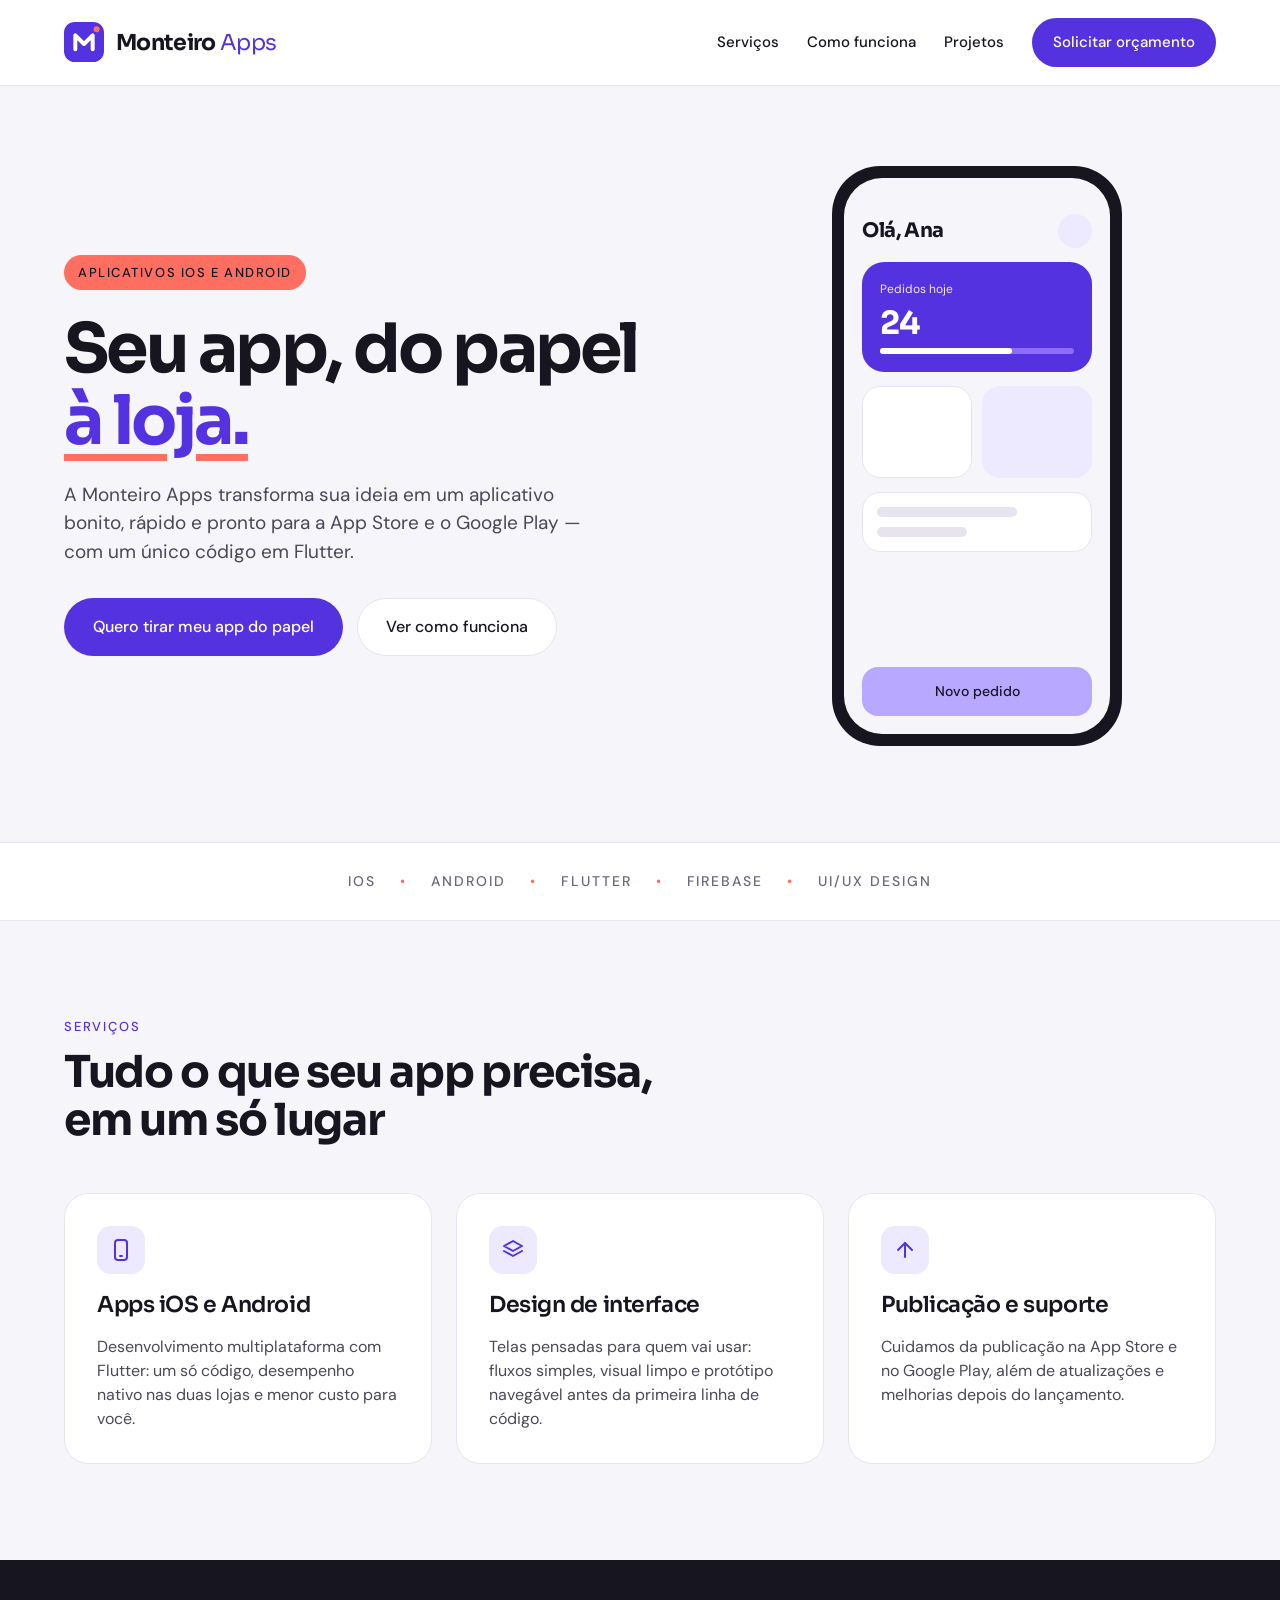
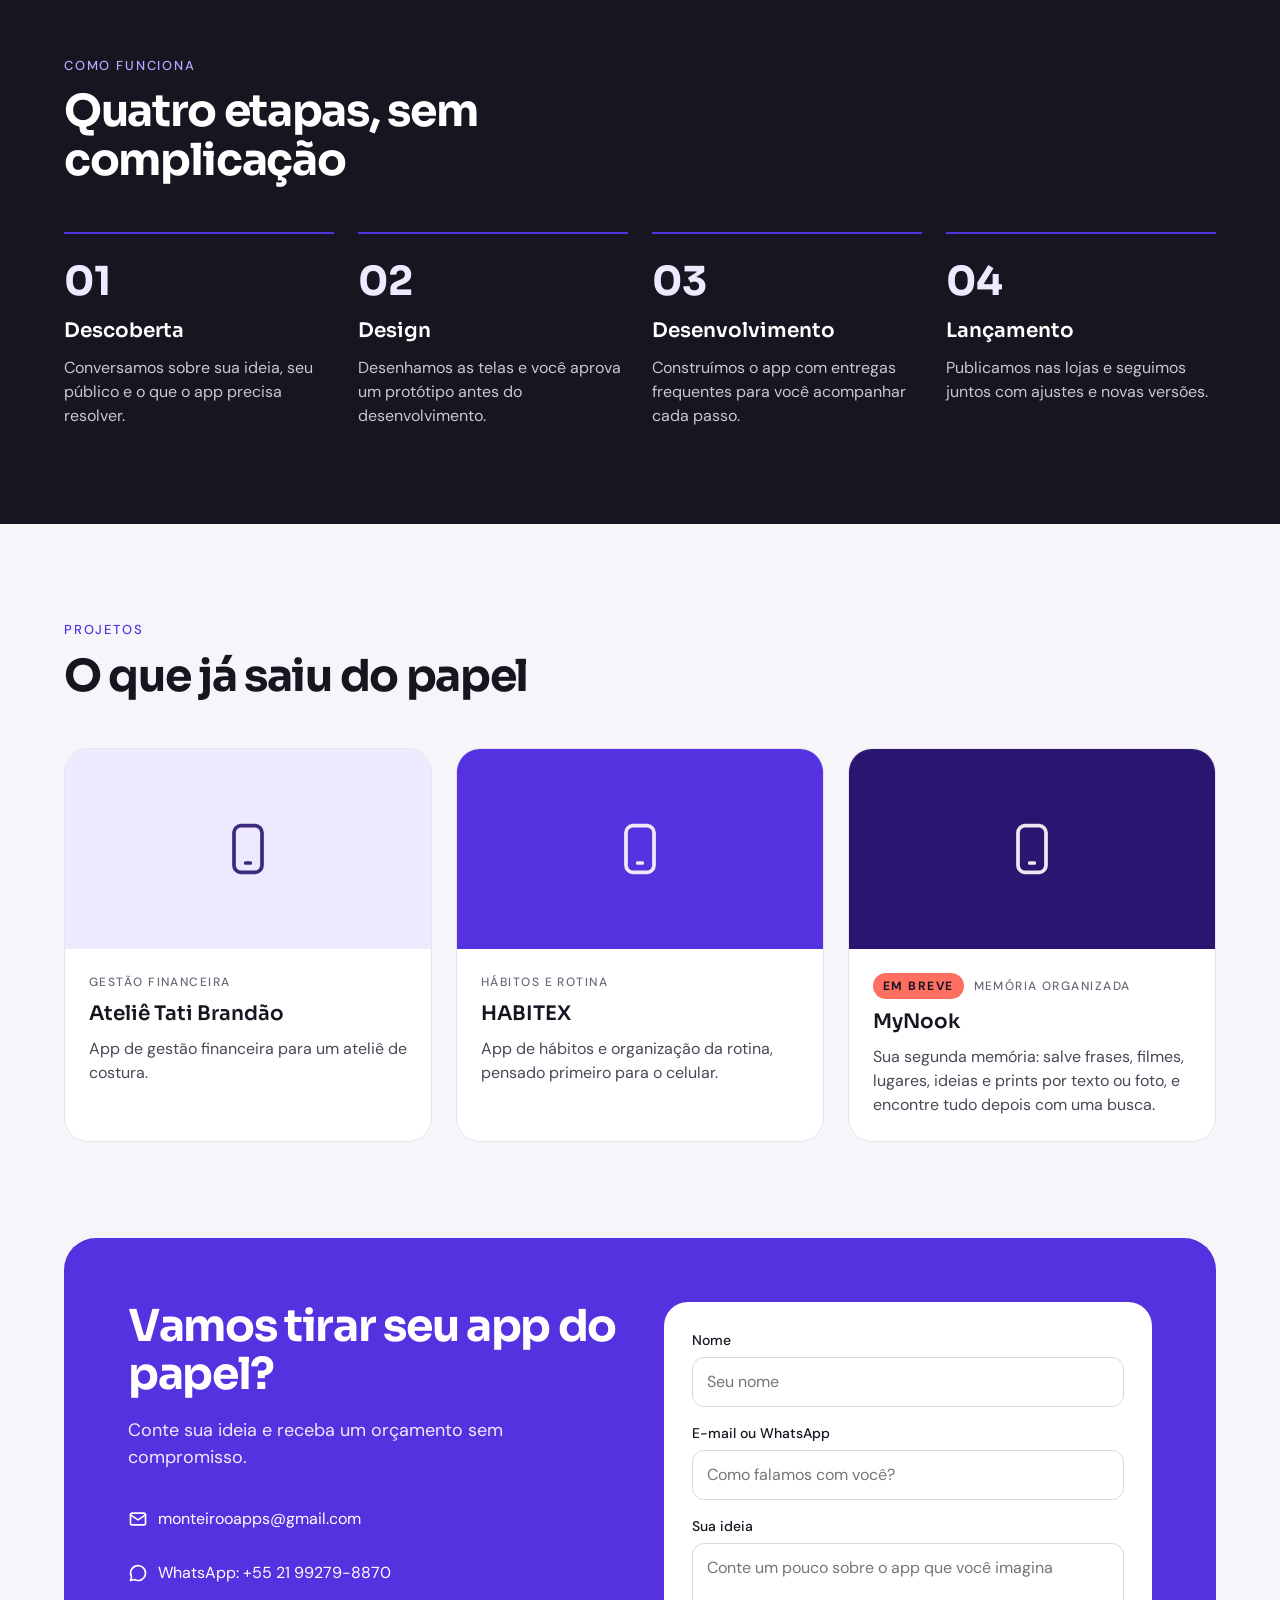
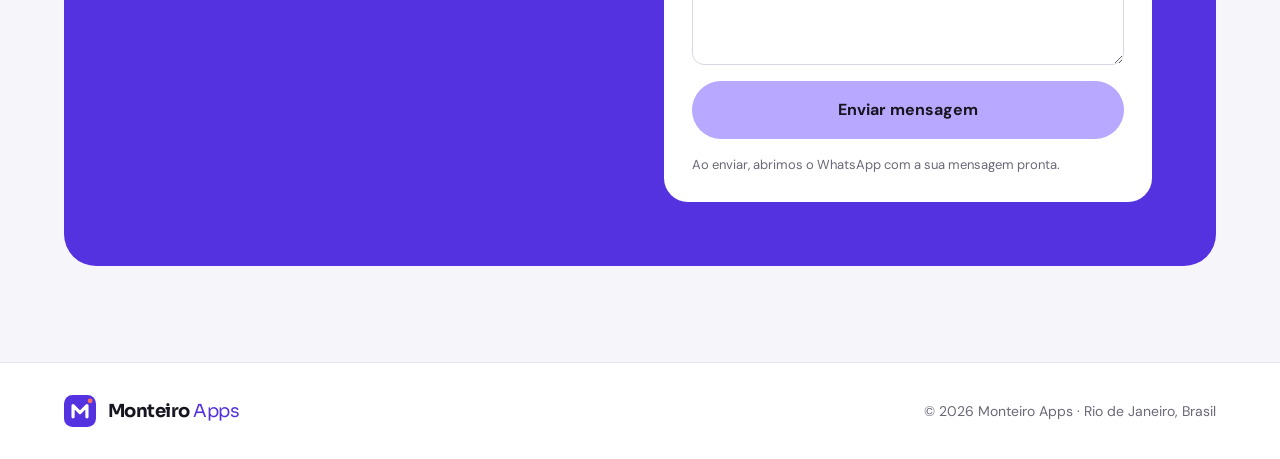
==== index.html @ 6f7edfae "Landing page Monteiro Apps Site estático com a identidade visual v1.1, menu hambúrguer abaixo de 768" ====
<!doctype html>
<html lang="pt-BR">
<head>
  <meta charset="utf-8">
  <meta name="viewport" content="width=device-width, initial-scale=1">
  <title>Monteiro Apps · Aplicativos iOS e Android</title>
  <meta name="description" content="A Monteiro Apps transforma sua ideia em um aplicativo bonito, rápido e pronto para a App Store e o Google Play, com Flutter.">
  <meta name="theme-color" content="#5532E0">
  <meta property="og:title" content="Monteiro Apps · Seu app, do papel à loja.">
  <meta property="og:description" content="Aplicativos iOS e Android com Flutter: design, desenvolvimento e publicação.">
  <meta property="og:type" content="website">
  <!-- TODO (pendente): og:url e og:image quando o domínio e a imagem de compartilhamento estiverem prontos
  <meta property="og:url" content="">
  <meta property="og:image" content="">
  -->
  <link rel="icon" href="assets/img/favicon.svg" type="image/svg+xml">
  <link rel="preconnect" href="https://fonts.googleapis.com">
  <link rel="preconnect" href="https://fonts.gstatic.com" crossorigin>
  <link href="https://fonts.googleapis.com/css2?family=Sora:wght@400;600;700&family=DM+Sans:wght@400;500;700&display=swap" rel="stylesheet">
  <link rel="stylesheet" href="assets/css/styles.css">
</head>
<body>
  <a class="pular" href="#conteudo">Pular para o conteúdo</a>

  <header class="topo">
    <nav class="container topo__nav" aria-label="Principal">
      <a href="#topo" class="marca" aria-label="Monteiro Apps, início">
        <svg viewBox="0 0 120 120" width="40" height="40" aria-hidden="true"><rect width="120" height="120" rx="32" fill="#5532E0"/><path d="M34 82V40l26 26 26-26v42" fill="none" stroke="#FFFFFF" stroke-width="12" stroke-linecap="round" stroke-linejoin="round"/><circle cx="98" cy="22" r="9" fill="#FF6F61"/></svg>
        <span class="marca__nome"><b>Monteiro</b> <span>Apps</span></span>
      </a>
      <button type="button" class="topo__menu" aria-expanded="false" aria-controls="menu-principal" aria-label="Abrir menu">
        <svg viewBox="0 0 24 24" width="24" height="24" aria-hidden="true" fill="none" stroke="currentColor" stroke-width="2" stroke-linecap="round"><path class="topo__menu-abrir" d="M4 7h16M4 12h16M4 17h16"/><path class="topo__menu-fechar" d="M6 6l12 12M18 6L6 18"/></svg>
      </button>
      <ul class="topo__links" id="menu-principal">
        <li><a href="#servicos">Serviços</a></li>
        <li><a href="#processo">Como funciona</a></li>
        <li><a href="#projetos">Projetos</a></li>
        <li><a href="#contato" class="btn btn--primario btn--pequeno">Solicitar orçamento</a></li>
      </ul>
    </nav>
  </header>

  <main id="conteudo">
    <section id="topo" class="container hero">
      <div class="hero__texto">
        <span class="selo">Aplicativos iOS e Android</span>
        <h1>Seu app, do papel <span class="destaque">à loja.</span></h1>
        <p class="hero__descricao">A Monteiro Apps transforma sua ideia em um aplicativo bonito, rápido e pronto para a App Store e o Google Play — com um único código em Flutter.</p>
        <div class="hero__acoes">
          <a href="#contato" class="btn btn--primario">Quero tirar meu app do papel</a>
          <a href="#processo" class="btn btn--secundario">Ver como funciona</a>
        </div>
      </div>

      <div class="hero__visual" aria-hidden="true">
        <div class="celular">
          <div class="celular__tela">
            <div class="celular__topo"><span class="celular__ola">Olá, Ana</span><span class="celular__avatar"></span></div>
            <div class="celular__card"><small>Pedidos hoje</small><strong>24</strong><div class="celular__barra"><span></span></div></div>
            <div class="celular__grade"><div></div><div></div></div>
            <div class="celular__lista"><span></span><span></span></div>
            <div class="celular__botao">Novo pedido</div>
          </div>
        </div>
      </div>
    </section>

    <section class="faixa" aria-label="Tecnologias">
      <ul class="container">
        <li>iOS</li><li>Android</li><li>Flutter</li><li>Firebase</li><li>UI/UX Design</li>
      </ul>
    </section>

    <section id="servicos" class="container secao">
      <div class="secao__titulo">
        <span class="rotulo">Serviços</span>
        <h2>Tudo o que seu app precisa, em um só lugar</h2>
      </div>
      <div class="grade grade--servicos">
        <article class="card">
          <span class="card__icone"><svg viewBox="0 0 24 24" width="24" height="24" aria-hidden="true" fill="none" stroke="#5532E0" stroke-width="2" stroke-linecap="round" stroke-linejoin="round"><rect x="6" y="2" width="12" height="20" rx="3"/><path d="M11 18h2"/></svg></span>
          <h3>Apps iOS e Android</h3>
          <p>Desenvolvimento multiplataforma com Flutter: um só código, desempenho nativo nas duas lojas e menor custo para você.</p>
        </article>
        <article class="card">
          <span class="card__icone"><svg viewBox="0 0 24 24" width="24" height="24" aria-hidden="true" fill="none" stroke="#5532E0" stroke-width="2" stroke-linecap="round" stroke-linejoin="round"><path d="M12 3l9 5-9 5-9-5 9-5z"/><path d="M3 13l9 5 9-5"/></svg></span>
          <h3>Design de interface</h3>
          <p>Telas pensadas para quem vai usar: fluxos simples, visual limpo e protótipo navegável antes da primeira linha de código.</p>
        </article>
        <article class="card">
          <span class="card__icone"><svg viewBox="0 0 24 24" width="24" height="24" aria-hidden="true" fill="none" stroke="#5532E0" stroke-width="2" stroke-linecap="round" stroke-linejoin="round"><path d="M12 19V5"/><path d="M5 12l7-7 7 7"/></svg></span>
          <h3>Publicação e suporte</h3>
          <p>Cuidamos da publicação na App Store e no Google Play, além de atualizações e melhorias depois do lançamento.</p>
        </article>
      </div>
    </section>

    <section id="processo" class="processo">
      <div class="container secao">
        <div class="secao__titulo">
          <span class="rotulo">Como funciona</span>
          <h2>Quatro etapas, sem complicação</h2>
        </div>
        <ol class="grade grade--etapas" style="list-style: none; margin: 0; padding: 0">
          <li class="etapa"><span class="etapa__numero" aria-hidden="true">01</span><h3>Descoberta</h3><p>Conversamos sobre sua ideia, seu público e o que o app precisa resolver.</p></li>
          <li class="etapa"><span class="etapa__numero" aria-hidden="true">02</span><h3>Design</h3><p>Desenhamos as telas e você aprova um protótipo antes do desenvolvimento.</p></li>
          <li class="etapa"><span class="etapa__numero" aria-hidden="true">03</span><h3>Desenvolvimento</h3><p>Construímos o app com entregas frequentes para você acompanhar cada passo.</p></li>
          <li class="etapa"><span class="etapa__numero" aria-hidden="true">04</span><h3>Lançamento</h3><p>Publicamos nas lojas e seguimos juntos com ajustes e novas versões.</p></li>
        </ol>
      </div>
    </section>

    <section id="projetos" class="container secao">
      <div class="secao__titulo">
        <span class="rotulo">Projetos</span>
        <h2>O que já saiu do papel</h2>
      </div>
      <div class="grade grade--projetos">
        <article class="projeto">
          <!-- TODO: trocar por uma imagem/print do app (assets/img/projetos/atelie.png) -->
          <div class="projeto__imagem projeto__imagem--lavanda" aria-hidden="true">
            <svg viewBox="0 0 24 24" width="56" height="56" fill="none" stroke="#2A1670" stroke-width="1.6" stroke-linecap="round" stroke-linejoin="round"><rect x="6" y="2" width="12" height="20" rx="3"/><path d="M11 18h2"/></svg>
          </div>
          <div class="projeto__corpo">
            <span class="projeto__meta">Gestão financeira</span>
            <h3>Ateliê Tati Brandão</h3>
            <p>App de gestão financeira para um ateliê de costura.</p>
          </div>
        </article>
        <article class="projeto">
          <!-- TODO: trocar por uma imagem/print do app (assets/img/projetos/habitex.png) -->
          <div class="projeto__imagem projeto__imagem--roxo" aria-hidden="true">
            <svg viewBox="0 0 24 24" width="56" height="56" fill="none" stroke="#FFFFFF" stroke-width="1.6" stroke-linecap="round" stroke-linejoin="round"><rect x="6" y="2" width="12" height="20" rx="3"/><path d="M11 18h2"/></svg>
          </div>
          <div class="projeto__corpo">
            <span class="projeto__meta">Hábitos e rotina</span>
            <h3>HABITEX</h3>
            <p>App de hábitos e organização da rotina, pensado primeiro para o celular.</p>
          </div>
        </article>
        <article class="projeto">
          <!-- TODO: trocar por uma imagem/print do app (assets/img/projetos/mynook.png) -->
          <div class="projeto__imagem projeto__imagem--profundo" aria-hidden="true">
            <svg viewBox="0 0 24 24" width="56" height="56" fill="none" stroke="#FFFFFF" stroke-width="1.6" stroke-linecap="round" stroke-linejoin="round"><rect x="6" y="2" width="12" height="20" rx="3"/><path d="M11 18h2"/></svg>
          </div>
          <div class="projeto__corpo">
            <div class="projeto__meta"><span class="selo selo--pequeno">Em breve</span><span>Memória organizada</span></div>
            <h3>MyNook</h3>
            <p>Sua segunda memória: salve frases, filmes, lugares, ideias e prints por texto ou foto, e encontre tudo depois com uma busca.</p>
          </div>
        </article>
      </div>
    </section>

    <section id="contato" class="container" style="padding-bottom: var(--secao)">
      <div class="contato__bloco">
        <div class="contato__texto">
          <h2>Vamos tirar seu app do papel?</h2>
          <p>Conte sua ideia e receba um orçamento sem compromisso.</p>
          <ul class="contato__canais">
            <li><a href="mailto:monteirooapps@gmail.com">
              <svg viewBox="0 0 24 24" width="20" height="20" aria-hidden="true" fill="none" stroke="currentColor" stroke-width="2" stroke-linecap="round" stroke-linejoin="round"><rect x="3" y="5" width="18" height="14" rx="2"/><path d="M3 7l9 6 9-6"/></svg>
              monteirooapps@gmail.com</a></li>
            <li><a href="https://wa.me/5521992798870" target="_blank" rel="noopener">
              <svg viewBox="0 0 24 24" width="20" height="20" aria-hidden="true" fill="none" stroke="currentColor" stroke-width="2" stroke-linecap="round" stroke-linejoin="round"><path d="M21 12a9 9 0 0 1-13.4 7.8L3 21l1.2-4.4A9 9 0 1 1 21 12z"/></svg>
              WhatsApp: +55 21 99279-8870</a></li>
            <!-- TODO (pendente): preencher o href e o @ do Instagram/LinkedIn e remover o atributo "hidden" do <li> -->
            <li hidden><a href="" target="_blank" rel="noopener" data-pendente="instagram">
              <svg viewBox="0 0 24 24" width="20" height="20" aria-hidden="true" fill="none" stroke="currentColor" stroke-width="2" stroke-linecap="round" stroke-linejoin="round"><rect x="3" y="3" width="18" height="18" rx="5"/><circle cx="12" cy="12" r="4"/><path d="M17.5 6.5h.01"/></svg>
              Instagram: </a></li>
            <li hidden><a href="" target="_blank" rel="noopener" data-pendente="linkedin">
              <svg viewBox="0 0 24 24" width="20" height="20" aria-hidden="true" fill="none" stroke="currentColor" stroke-width="2" stroke-linecap="round" stroke-linejoin="round"><rect x="3" y="3" width="18" height="18" rx="3"/><path d="M8 10v7M8 7v.01M12 17v-4a2 2 0 0 1 4 0v4M12 10v7"/></svg>
              LinkedIn: </a></li>
          </ul>
        </div>

        <form class="formulario" id="form-contato" novalidate>
          <label>Nome
            <input type="text" name="nome" placeholder="Seu nome" autocomplete="name" required>
          </label>
          <label>E-mail ou WhatsApp
            <input type="text" name="contato" placeholder="Como falamos com você?" required>
          </label>
          <label>Sua ideia
            <textarea name="ideia" rows="4" placeholder="Conte um pouco sobre o app que você imagina" required></textarea>
          </label>
          <button type="submit" class="btn btn--lilas">Enviar mensagem</button>
          <p class="formulario__aviso" id="form-aviso" role="status">Ao enviar, abrimos o WhatsApp com a sua mensagem pronta.</p>
        </form>
      </div>
    </section>
  </main>

  <footer class="rodape">
    <div class="container">
      <div class="marca">
        <svg viewBox="0 0 120 120" width="32" height="32" aria-hidden="true"><rect width="120" height="120" rx="32" fill="#5532E0"/><path d="M34 82V40l26 26 26-26v42" fill="none" stroke="#FFFFFF" stroke-width="12" stroke-linecap="round" stroke-linejoin="round"/><circle cx="98" cy="22" r="9" fill="#FF6F61"/></svg>
        <span class="marca__nome"><b>Monteiro</b> <span>Apps</span></span>
      </div>
      <small>© <span id="ano">2026</span> Monteiro Apps · Rio de Janeiro, Brasil</small>
    </div>
  </footer>

  <script src="assets/js/main.js"></script>
</body>
</html>
---- assets/css/styles.css ----
/* Monteiro Apps — tokens da identidade visual v1.1 (ver brand/IDENTIDADE-VISUAL.md) */
:root {
  --roxo: #5532E0;
  --roxo-profundo: #2A1670;
  --lavanda: #EDE9FE;
  --lilas: #B9A8FF;
  --coral: #FF6F61;
  --grafite: #17151F;
  --ardosia: #6B6878;
  --texto-corpo: #4A4757;
  --nevoa: #F6F5FA;
  --borda: #E7E4F0;
  --branco: #FFFFFF;
  --texto-escuro-suave: #C9C6D6;

  --font-display: 'Sora', 'DM Sans', system-ui, sans-serif;
  --font-body: 'DM Sans', system-ui, sans-serif;

  --raio-sm: 12px;
  --raio-md: 18px;
  --raio-lg: 24px;
  --raio-xl: 32px;
  --pilula: 999px;

  --container: 1200px;
  --gutter: 24px;
  --secao: 96px;
}

*, *::before, *::after { box-sizing: border-box; }
html { scroll-behavior: smooth; }
body {
  margin: 0;
  background: var(--nevoa);
  color: var(--grafite);
  font-family: var(--font-body);
  font-size: 16px;
  line-height: 1.5;
  -webkit-font-smoothing: antialiased;
}
a { color: var(--roxo); text-decoration: none; }
a:hover { color: var(--roxo-profundo); }
img, svg { display: block; }
h1, h2, h3 { margin: 0; font-family: var(--font-display); }
p { margin: 0; }
:focus-visible { outline: 3px solid var(--coral); outline-offset: 3px; }

.container { max-width: var(--container); margin: 0 auto; padding-inline: var(--gutter); }
.secao { padding-block: var(--secao); }
.pular { position: absolute; left: -9999px; }
.pular:focus { left: 16px; top: 16px; z-index: 10; background: var(--branco); padding: 8px 12px; border-radius: var(--raio-sm); }

/* Marca */
.marca { display: flex; align-items: center; gap: 12px; color: var(--grafite); }
.marca:hover { color: var(--grafite); }
.marca__nome { font-family: var(--font-display); font-size: 22px; letter-spacing: -0.03em; }
.marca__nome b { font-weight: 700; }
.marca__nome span { color: var(--roxo); }

/* Botões */
.btn {
  display: inline-flex; align-items: center; justify-content: center;
  min-height: 52px; padding: 16px 28px; border-radius: var(--pilula);
  font: inherit; font-weight: 500; border: 1px solid transparent; cursor: pointer;
  transition: background-color .15s ease, transform .15s ease;
}
.btn:active { transform: translateY(1px); }
.btn--primario { background: var(--roxo); color: var(--branco); }
.btn--primario:hover { background: var(--roxo-profundo); color: var(--branco); }
.btn--secundario { background: var(--branco); color: var(--grafite); border-color: var(--borda); }
.btn--secundario:hover { color: var(--grafite); border-color: var(--lilas); }
.btn--lilas { background: var(--lilas); color: var(--grafite); font-weight: 700; width: 100%; }
.btn--lilas:hover { background: var(--lavanda); }
.btn--pequeno { min-height: 44px; padding: 12px 20px; }

.rotulo { font-size: 13px; font-weight: 500; letter-spacing: 0.14em; text-transform: uppercase; color: var(--roxo); }
.selo {
  display: inline-block; align-self: flex-start; padding: 8px 14px; border-radius: var(--pilula);
  background: var(--coral); color: var(--grafite);
  font-size: 13px; font-weight: 500; letter-spacing: 0.12em; text-transform: uppercase;
}
.selo--pequeno { padding: 4px 10px; font-size: 12px; font-weight: 700; }

/* Cabeçalho */
.topo { background: var(--branco); border-bottom: 1px solid var(--borda); position: sticky; top: 0; z-index: 5; }
.topo__nav { display: flex; flex-wrap: wrap; align-items: center; justify-content: space-between; gap: 16px 32px; padding-block: 18px; }
.topo__links { display: flex; flex-wrap: wrap; align-items: center; gap: 8px 28px; font-size: 15px; font-weight: 500; list-style: none; margin: 0; padding: 0; }
.topo__links a:not(.btn) { color: var(--grafite); }
.topo__links a:not(.btn):hover { color: var(--roxo); }
.topo__menu {
  display: none; width: 44px; height: 44px; padding: 0; align-items: center; justify-content: center;
  background: var(--branco); color: var(--grafite); border: 1px solid var(--borda); border-radius: var(--raio-sm); cursor: pointer;
}
.topo__menu-fechar { display: none; }
.topo__menu[aria-expanded="true"] .topo__menu-abrir { display: none; }
.topo__menu[aria-expanded="true"] .topo__menu-fechar { display: inline; }
@media (max-width: 767px) {
  .topo__nav { flex-wrap: wrap; gap: 0 16px; padding-block: 14px; }
  .topo__menu { display: inline-flex; }
  .topo__links { display: none; flex-basis: 100%; flex-direction: column; align-items: stretch; gap: 4px; padding-top: 12px; }
  .topo__links.aberto { display: flex; }
  .topo__links a:not(.btn) { display: flex; align-items: center; min-height: 48px; padding-inline: 4px; border-bottom: 1px solid var(--borda); }
  .topo__links .btn { width: 100%; margin-top: 12px; }
}
@media (max-width: 640px) {
  .topo { position: static; }
}
@media (max-width: 380px) {
  .marca__nome { font-size: 19px; }
}

/* Hero */
.hero { display: flex; flex-wrap: wrap; align-items: center; gap: 56px; padding-block: 80px var(--secao); }
.hero__texto { flex: 1 1 480px; min-width: 0; display: flex; flex-direction: column; gap: 24px; }
.hero h1 { font-size: clamp(40px, 6vw, 68px); font-weight: 700; letter-spacing: -0.04em; line-height: 1.05; }
.destaque {
  color: var(--roxo);
  white-space: nowrap;
  text-decoration: underline; text-decoration-color: var(--coral);
  text-decoration-thickness: 0.1em; text-underline-offset: 0.14em;
}
.hero__descricao { max-width: 520px; font-size: 19px; color: var(--texto-corpo); }
.hero__acoes { display: flex; flex-wrap: wrap; gap: 14px; margin-top: 8px; }
.hero__visual { flex: 1 1 340px; display: flex; justify-content: center; }

/* Celular ilustrativo */
.celular { width: min(290px, 100%); aspect-ratio: 1 / 2; border-radius: 48px; background: var(--grafite); padding: 12px; }
.celular__tela {
  height: 100%; border-radius: 38px; background: var(--nevoa); overflow: hidden;
  display: flex; flex-direction: column; gap: 14px; padding: 36px 18px 18px;
}
.celular__topo { display: flex; justify-content: space-between; align-items: center; }
.celular__ola { font-family: var(--font-display); font-size: 20px; font-weight: 700; letter-spacing: -0.02em; }
.celular__avatar { width: 34px; height: 34px; border-radius: var(--pilula); background: var(--lavanda); }
.celular__card { background: var(--roxo); border-radius: 22px; padding: 18px; color: var(--branco); display: flex; flex-direction: column; gap: 6px; }
.celular__card small { font-size: 12px; color: var(--lavanda); }
.celular__card strong { font-family: var(--font-display); font-size: 32px; font-weight: 700; letter-spacing: -0.03em; line-height: 1.2; }
.celular__barra { height: 6px; border-radius: 6px; background: #8B6DFF; }
.celular__barra span { display: block; width: 68%; height: 6px; border-radius: 6px; background: var(--branco); }
.celular__grade { display: grid; grid-template-columns: repeat(2, minmax(0, 1fr)); gap: 10px; }
.celular__grade div { height: 92px; border-radius: 18px; background: var(--branco); border: 1px solid var(--borda); }
.celular__grade div + div { background: var(--lavanda); border: 0; }
.celular__lista { background: var(--branco); border-radius: 18px; border: 1px solid var(--borda); padding: 14px; display: flex; flex-direction: column; gap: 10px; }
.celular__lista span { height: 10px; width: 70%; border-radius: 6px; background: var(--borda); }
.celular__lista span + span { width: 45%; }
.celular__botao { margin-top: auto; background: var(--lilas); color: var(--grafite); border-radius: 16px; text-align: center; padding: 14px; font-size: 14px; font-weight: 500; }

/* Faixa de tecnologias */
.faixa { background: var(--branco); border-block: 1px solid var(--borda); }
.faixa ul {
  list-style: none; margin: 0 auto; padding-block: 28px;
  display: flex; flex-wrap: wrap; justify-content: center; align-items: center; gap: 12px 24px;
  font-size: 14px; font-weight: 500; letter-spacing: 0.14em; text-transform: uppercase; color: var(--ardosia);
}
.faixa li + li::before { content: "•"; color: var(--coral); margin-right: 24px; }

/* Cabeçalho de seção */
.secao__titulo { display: flex; flex-direction: column; gap: 12px; max-width: 640px; margin-bottom: 48px; }
.secao__titulo h2 { font-size: clamp(30px, 4vw, 44px); font-weight: 700; letter-spacing: -0.03em; line-height: 1.1; }

/* Cards */
.grade { display: grid; gap: 24px; }
.grade--servicos { grid-template-columns: repeat(auto-fit, minmax(min(260px, 100%), 1fr)); }
.grade--etapas { grid-template-columns: repeat(auto-fit, minmax(min(230px, 100%), 1fr)); }
.grade--projetos { grid-template-columns: repeat(auto-fit, minmax(min(280px, 100%), 1fr)); }

.card { background: var(--branco); border: 1px solid var(--borda); border-radius: var(--raio-lg); padding: 32px; display: flex; flex-direction: column; gap: 14px; }
.card h3 { font-size: 22px; font-weight: 600; letter-spacing: -0.02em; }
.card p { color: var(--texto-corpo); }
.card__icone { width: 48px; height: 48px; border-radius: 14px; background: var(--lavanda); display: flex; align-items: center; justify-content: center; }

/* Processo */
.processo { background: var(--grafite); color: var(--branco); }
.processo .rotulo { color: var(--lilas); }
.etapa { border-top: 2px solid var(--roxo); padding-top: 24px; display: flex; flex-direction: column; gap: 10px; }
.etapa__numero { font-family: var(--font-display); font-size: 40px; font-weight: 700; color: var(--lavanda); letter-spacing: -0.03em; line-height: 1.2; }
.etapa h3 { font-size: 20px; font-weight: 600; }
.etapa p { color: var(--texto-escuro-suave); }

/* Projetos */
.projeto { background: var(--branco); border: 1px solid var(--borda); border-radius: var(--raio-lg); overflow: hidden; display: flex; flex-direction: column; }
.projeto__imagem { height: 200px; display: flex; align-items: center; justify-content: center; }
.projeto__imagem svg { opacity: .9; }
.projeto__imagem--lavanda { background: var(--lavanda); }
.projeto__imagem--roxo { background: var(--roxo); }
.projeto__imagem--profundo { background: var(--roxo-profundo); }
.projeto__corpo { padding: 24px; display: flex; flex-direction: column; gap: 8px; }
.projeto__meta { display: flex; flex-wrap: wrap; align-items: center; gap: 10px; font-size: 12px; font-weight: 500; letter-spacing: 0.12em; text-transform: uppercase; color: var(--ardosia); }
.projeto h3 { font-size: 20px; font-weight: 600; }
.projeto p { color: var(--texto-corpo); }

/* Contato */
.contato__bloco { background: var(--roxo); color: var(--branco); border-radius: var(--raio-xl); padding: clamp(32px, 5vw, 64px); display: flex; flex-wrap: wrap; gap: 48px; }
.contato__texto { flex: 1 1 360px; min-width: 0; display: flex; flex-direction: column; gap: 18px; }
.contato__texto h2 { font-size: clamp(30px, 4vw, 44px); font-weight: 700; letter-spacing: -0.03em; line-height: 1.1; }
.contato__texto > p { font-size: 18px; color: var(--lavanda); }
.contato__canais { list-style: none; margin: 8px 0 0; padding: 0; display: flex; flex-direction: column; gap: 10px; }
.contato__canais a { color: var(--branco); display: inline-flex; align-items: center; gap: 10px; min-height: 44px; }
.contato__canais a:hover { color: var(--lavanda); text-decoration: underline; }
.formulario { flex: 1 1 360px; min-width: 0; background: var(--branco); color: var(--grafite); border-radius: var(--raio-lg); padding: 28px; display: flex; flex-direction: column; gap: 16px; }
.formulario label { display: flex; flex-direction: column; gap: 6px; font-size: 14px; font-weight: 500; }
.formulario input, .formulario textarea {
  font: inherit; font-weight: 400; font-size: 16px; color: var(--grafite);
  padding: 12px 14px; border: 1px solid #D9D5E5; border-radius: var(--raio-sm); min-height: 48px; background: var(--branco);
}
.formulario textarea { resize: vertical; }
.formulario input:focus, .formulario textarea:focus { outline: 2px solid var(--roxo); outline-offset: 1px; border-color: var(--roxo); }
.formulario__aviso { font-size: 13px; color: var(--ardosia); }

/* Rodapé */
.rodape { background: var(--branco); border-top: 1px solid var(--borda); }
.rodape .container { display: flex; flex-wrap: wrap; align-items: center; justify-content: space-between; gap: 16px; padding-block: 32px; }
.rodape .marca__nome { font-size: 18px; }
.rodape small { font-size: 14px; color: var(--ardosia); }

@media (max-width: 480px) {
  .hero { padding-top: 48px; gap: 40px; }
  .hero__descricao { font-size: 17px; }
  .hero__acoes .btn { width: 100%; }
  .secao { padding-block: 72px; }
  .card { padding: 24px; }
  .formulario { padding: 20px; }
  .faixa li + li::before { margin-right: 12px; }
  .faixa ul { gap: 10px 12px; }
}

@media (prefers-reduced-motion: reduce) {
  html { scroll-behavior: auto; }
  .btn { transition: none; }
}
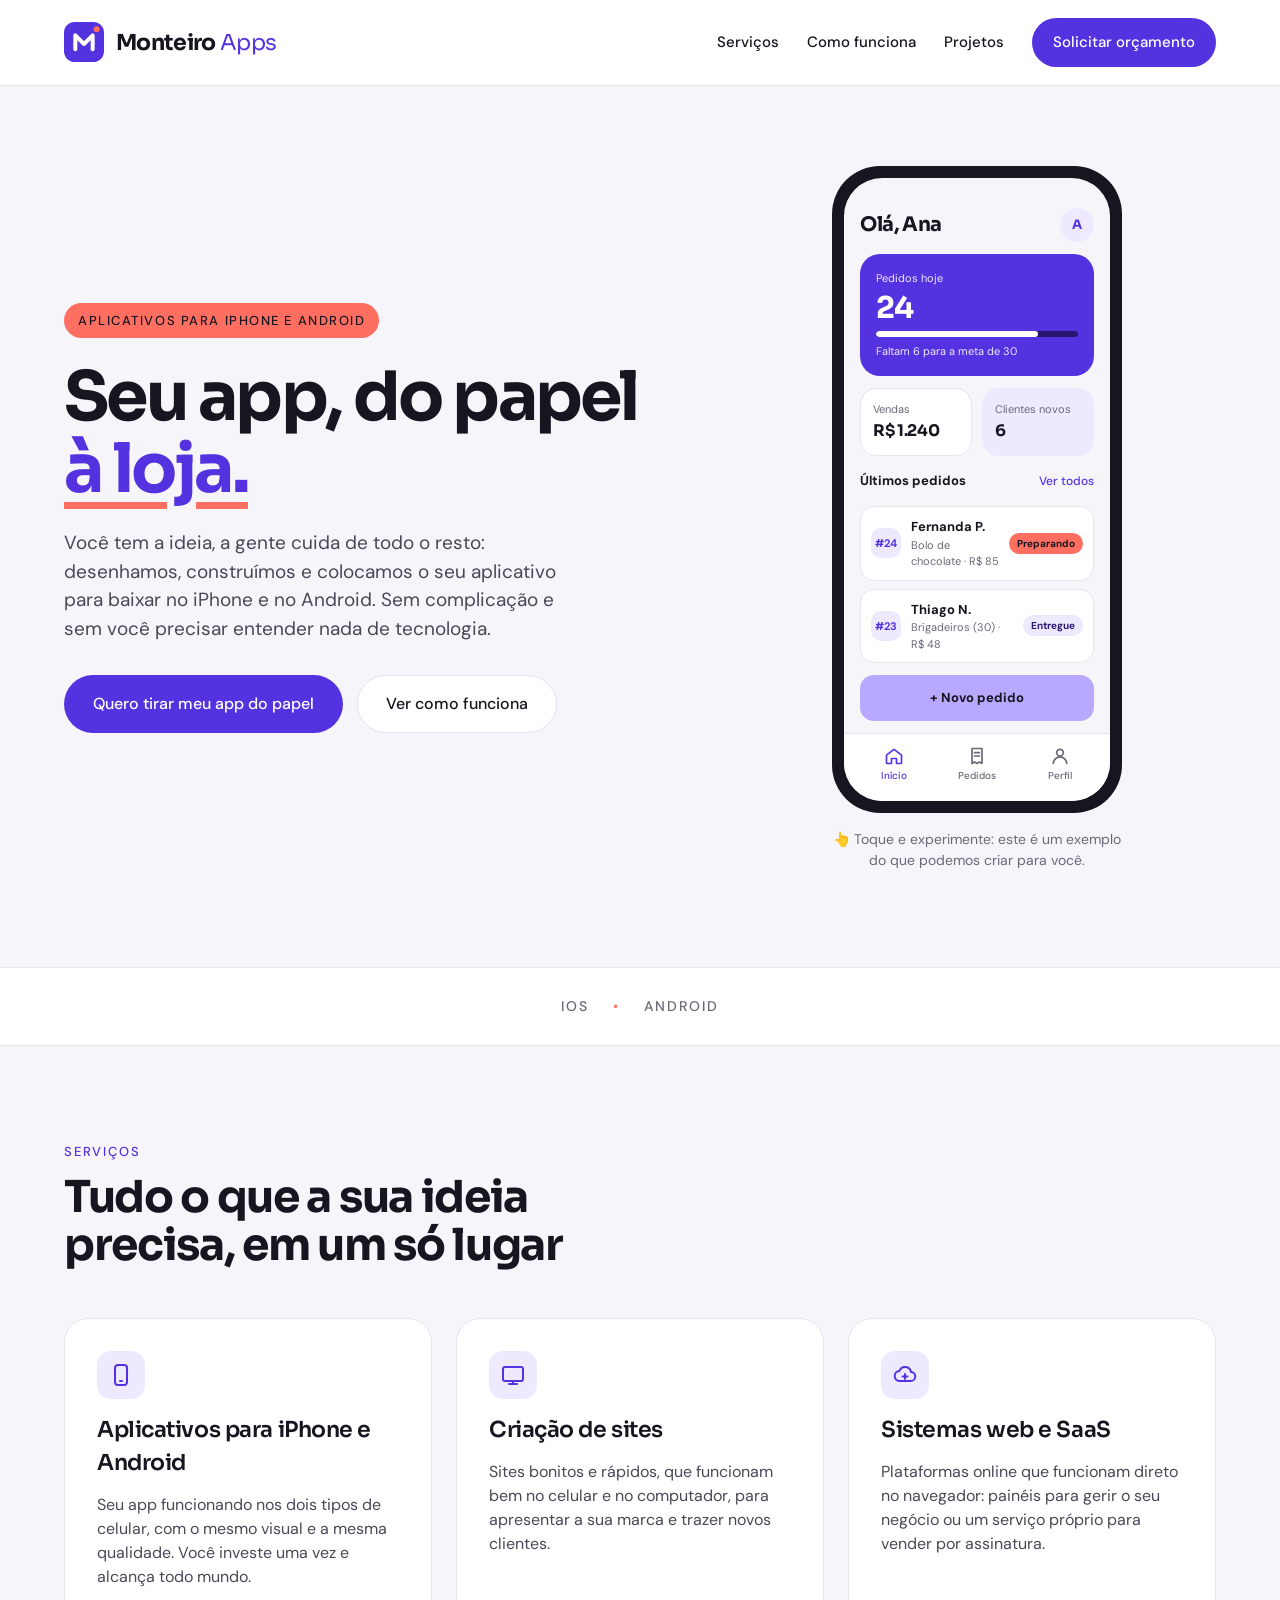
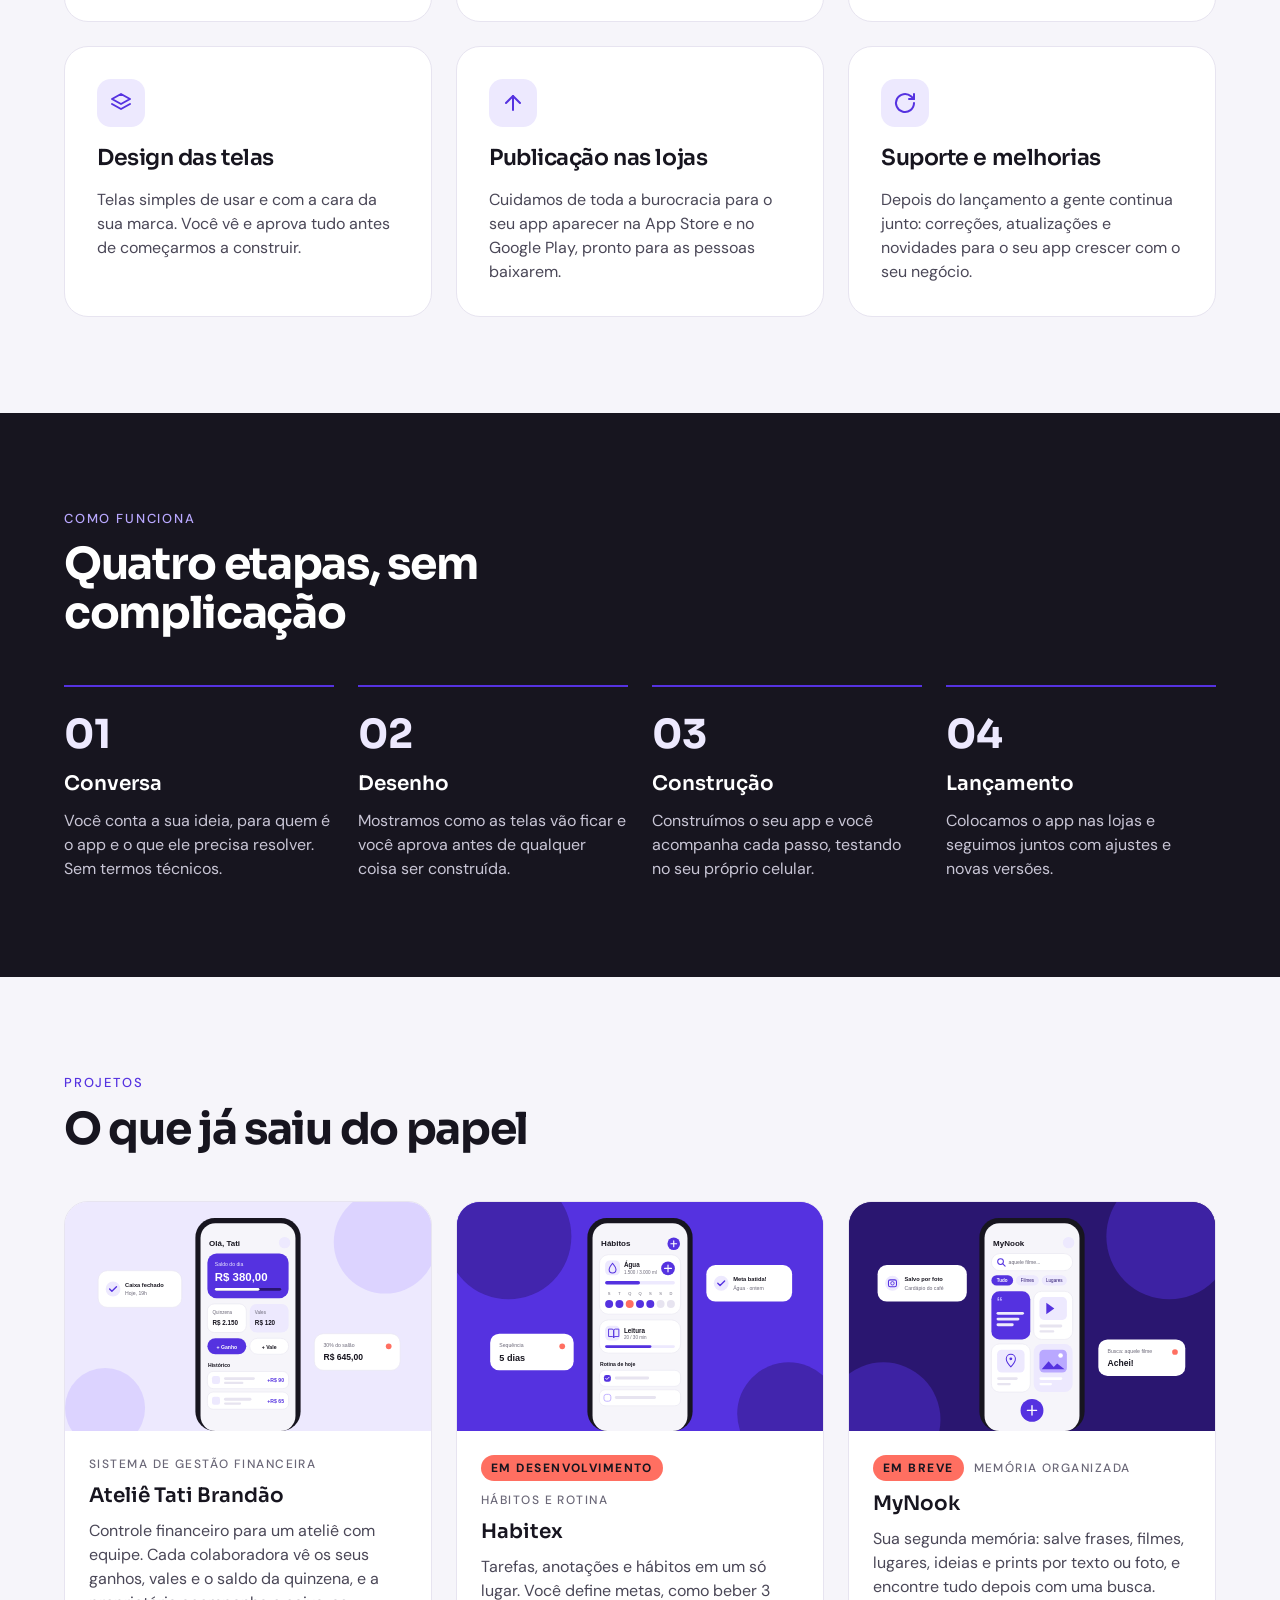
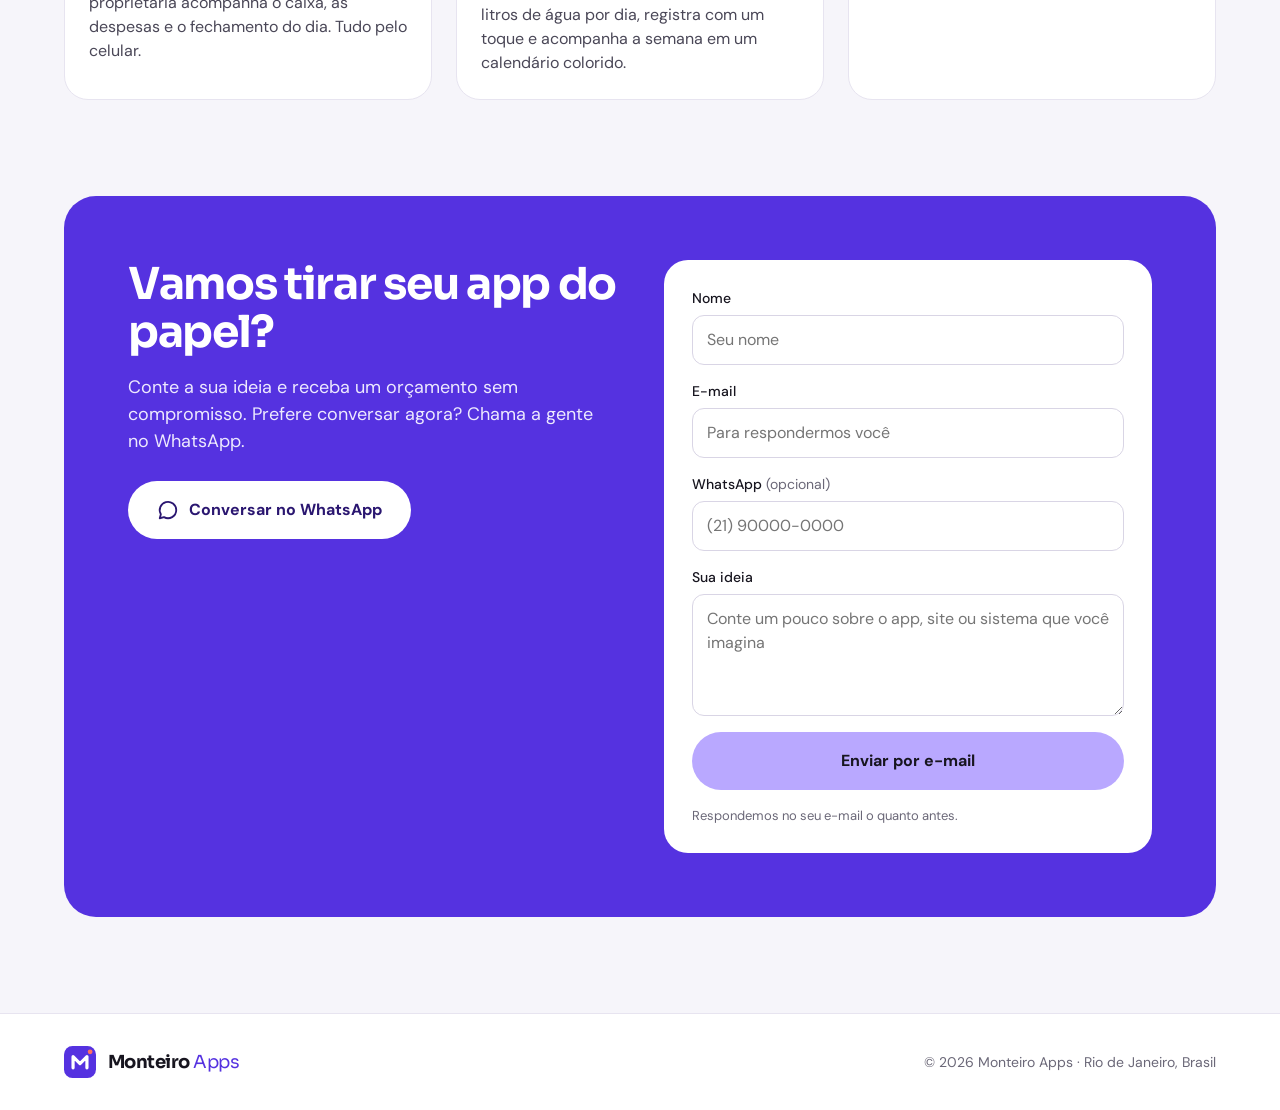
==== commit be0fce63: "Textos para leigos, app interativo, novos serviços e contato por e-mail - Textos sem termos técnicos" ====
--- a/index.html
+++ b/index.html
@@ -4,10 +4,10 @@
   <meta charset="utf-8">
   <meta name="viewport" content="width=device-width, initial-scale=1">
   <title>Monteiro Apps · Aplicativos iOS e Android</title>
-  <meta name="description" content="A Monteiro Apps transforma sua ideia em um aplicativo bonito, rápido e pronto para a App Store e o Google Play, com Flutter.">
+  <meta name="description" content="A Monteiro Apps transforma a sua ideia em um aplicativo para iPhone e Android, pronto para baixar na App Store e no Google Play. Também criamos sites e sistemas web.">
   <meta name="theme-color" content="#5532E0">
   <meta property="og:title" content="Monteiro Apps · Seu app, do papel à loja.">
-  <meta property="og:description" content="Aplicativos iOS e Android com Flutter: design, desenvolvimento e publicação.">
+  <meta property="og:description" content="Aplicativos para iPhone e Android, sites e sistemas web: do desenho das telas até a publicação nas lojas.">
   <meta property="og:type" content="website">
   <!-- TODO (pendente): og:url e og:image quando o domínio e a imagem de compartilhamento estiverem prontos
   <meta property="og:url" content="">
@@ -17,7 +17,7 @@
   <link rel="preconnect" href="https://fonts.googleapis.com">
   <link rel="preconnect" href="https://fonts.gstatic.com" crossorigin>
   <link href="https://fonts.googleapis.com/css2?family=Sora:wght@400;600;700&family=DM+Sans:wght@400;500;700&display=swap" rel="stylesheet">
-  <link rel="stylesheet" href="assets/css/styles.css">
+  <link rel="stylesheet" href="assets/css/styles.css?v=5">
 </head>
 <body>
   <a class="pular" href="#conteudo">Pular para o conteúdo</a>
@@ -43,54 +43,127 @@
   <main id="conteudo">
     <section id="topo" class="container hero">
       <div class="hero__texto">
-        <span class="selo">Aplicativos iOS e Android</span>
+        <span class="selo">Aplicativos para iPhone e Android</span>
         <h1>Seu app, do papel <span class="destaque">à loja.</span></h1>
-        <p class="hero__descricao">A Monteiro Apps transforma sua ideia em um aplicativo bonito, rápido e pronto para a App Store e o Google Play — com um único código em Flutter.</p>
+        <p class="hero__descricao">Você tem a ideia, a gente cuida de todo o resto: desenhamos, construímos e colocamos o seu aplicativo para baixar no iPhone e no Android. Sem complicação e sem você precisar entender nada de tecnologia.</p>
         <div class="hero__acoes">
           <a href="#contato" class="btn btn--primario">Quero tirar meu app do papel</a>
           <a href="#processo" class="btn btn--secundario">Ver como funciona</a>
         </div>
       </div>
 
-      <div class="hero__visual" aria-hidden="true">
-        <div class="celular">
+      <div class="hero__visual">
+        <div class="celular" role="region" aria-label="Exemplo de aplicativo para você experimentar">
           <div class="celular__tela">
-            <div class="celular__topo"><span class="celular__ola">Olá, Ana</span><span class="celular__avatar"></span></div>
-            <div class="celular__card"><small>Pedidos hoje</small><strong>24</strong><div class="celular__barra"><span></span></div></div>
-            <div class="celular__grade"><div></div><div></div></div>
-            <div class="celular__lista"><span></span><span></span></div>
-            <div class="celular__botao">Novo pedido</div>
-          </div>
-        </div>
-      </div>
-    </section>
-
-    <section class="faixa" aria-label="Tecnologias">
+            <div class="app" id="app-demo">
+              <div class="app__conteudo">
+                <!-- Tela: Início -->
+                <section class="app__tela ativa" data-tela="inicio" aria-label="Início">
+                  <div class="app__topo">
+                    <span class="app__ola">Olá, Ana</span>
+                    <span class="app__avatar" aria-hidden="true">A</span>
+                  </div>
+                  <div class="app__card">
+                    <small>Pedidos hoje</small>
+                    <strong data-app="total">24</strong>
+                    <div class="app__barra" aria-hidden="true"><span data-app="barra"></span></div>
+                    <small data-app="meta">Faltam 6 para a meta de 30</small>
+                  </div>
+                  <div class="app__grade">
+                    <div class="app__mini"><small>Vendas</small><strong data-app="vendas">R$ 1.240</strong></div>
+                    <div class="app__mini app__mini--lavanda"><small>Clientes novos</small><strong data-app="clientes">6</strong></div>
+                  </div>
+                  <div class="app__secao"><span>Últimos pedidos</span><button type="button" class="app__link" data-ir="pedidos">Ver todos</button></div>
+                  <ul class="app__lista" data-app="ultimos"></ul>
+                  <button type="button" class="app__botao" data-app="novo">+ Novo pedido</button>
+                </section>
+
+                <!-- Tela: Pedidos -->
+                <section class="app__tela" data-tela="pedidos" aria-label="Pedidos">
+                  <div class="app__topo"><span class="app__ola">Pedidos</span></div>
+                  <p class="app__dica">Toque em um pedido para marcar como entregue.</p>
+                  <ul class="app__lista app__lista--completa" data-app="todos"></ul>
+                </section>
+
+                <!-- Tela: Perfil -->
+                <section class="app__tela" data-tela="perfil" aria-label="Perfil">
+                  <div class="app__perfil">
+                    <span class="app__avatar app__avatar--grande" aria-hidden="true">A</span>
+                    <strong>Ana Souza</strong>
+                    <small>Doceria da Ana</small>
+                  </div>
+                  <ul class="app__opcoes">
+                    <li><span>Avisar novos pedidos</span><button type="button" class="app__chave" role="switch" aria-checked="true" aria-label="Avisar novos pedidos"></button></li>
+                    <li><span>Resumo diário</span><button type="button" class="app__chave" role="switch" aria-checked="false" aria-label="Resumo diário"></button></li>
+                  </ul>
+                  <div class="app__marca">Seu app, com a sua marca.</div>
+                </section>
+              </div>
+
+              <div class="app__aviso" data-app="aviso" role="status" aria-live="polite"></div>
+
+              <nav class="app__abas" aria-label="Menu do app">
+                <button type="button" class="ativa" data-ir="inicio" aria-current="page">
+                  <svg viewBox="0 0 24 24" width="20" height="20" aria-hidden="true" fill="none" stroke="currentColor" stroke-width="2" stroke-linecap="round" stroke-linejoin="round"><path d="M3 11l9-7 9 7v9a1 1 0 0 1-1 1h-5v-6H9v6H4a1 1 0 0 1-1-1z"/></svg>
+                  Início
+                </button>
+                <button type="button" data-ir="pedidos">
+                  <svg viewBox="0 0 24 24" width="20" height="20" aria-hidden="true" fill="none" stroke="currentColor" stroke-width="2" stroke-linecap="round" stroke-linejoin="round"><path d="M6 3h12v18l-3-2-3 2-3-2-3 2z"/><path d="M9 8h6M9 12h6"/></svg>
+                  Pedidos
+                </button>
+                <button type="button" data-ir="perfil">
+                  <svg viewBox="0 0 24 24" width="20" height="20" aria-hidden="true" fill="none" stroke="currentColor" stroke-width="2" stroke-linecap="round" stroke-linejoin="round"><circle cx="12" cy="8" r="4"/><path d="M4 21a8 8 0 0 1 16 0"/></svg>
+                  Perfil
+                </button>
+              </nav>
+            </div>
+          </div>
+        </div>
+        <p class="hero__dica"><span aria-hidden="true">👆</span> Toque e experimente: este é um exemplo do que podemos criar para você.</p>
+      </div>
+    </section>
+
+    <section class="faixa" aria-label="Plataformas">
       <ul class="container">
-        <li>iOS</li><li>Android</li><li>Flutter</li><li>Firebase</li><li>UI/UX Design</li>
+        <li>iOS</li><li>Android</li>
       </ul>
     </section>
 
     <section id="servicos" class="container secao">
       <div class="secao__titulo">
         <span class="rotulo">Serviços</span>
-        <h2>Tudo o que seu app precisa, em um só lugar</h2>
+        <h2>Tudo o que a sua ideia precisa, em um só lugar</h2>
       </div>
       <div class="grade grade--servicos">
         <article class="card">
           <span class="card__icone"><svg viewBox="0 0 24 24" width="24" height="24" aria-hidden="true" fill="none" stroke="#5532E0" stroke-width="2" stroke-linecap="round" stroke-linejoin="round"><rect x="6" y="2" width="12" height="20" rx="3"/><path d="M11 18h2"/></svg></span>
-          <h3>Apps iOS e Android</h3>
-          <p>Desenvolvimento multiplataforma com Flutter: um só código, desempenho nativo nas duas lojas e menor custo para você.</p>
+          <h3>Aplicativos para iPhone e Android</h3>
+          <p>Seu app funcionando nos dois tipos de celular, com o mesmo visual e a mesma qualidade. Você investe uma vez e alcança todo mundo.</p>
+        </article>
+        <article class="card">
+          <span class="card__icone"><svg viewBox="0 0 24 24" width="24" height="24" aria-hidden="true" fill="none" stroke="#5532E0" stroke-width="2" stroke-linecap="round" stroke-linejoin="round"><rect x="2" y="4" width="20" height="14" rx="2"/><path d="M8 21h8M12 18v3"/></svg></span>
+          <h3>Criação de sites</h3>
+          <p>Sites bonitos e rápidos, que funcionam bem no celular e no computador, para apresentar a sua marca e trazer novos clientes.</p>
+        </article>
+        <article class="card">
+          <span class="card__icone"><svg viewBox="0 0 24 24" width="24" height="24" aria-hidden="true" fill="none" stroke="#5532E0" stroke-width="2" stroke-linecap="round" stroke-linejoin="round"><path d="M7 18a5 5 0 0 1-.6-10A6 6 0 0 1 18 9a4.5 4.5 0 0 1-.5 9z"/><path d="M12 11v5M9.5 13.5h5"/></svg></span>
+          <h3>Sistemas web e SaaS</h3>
+          <p>Plataformas online que funcionam direto no navegador: painéis para gerir o seu negócio ou um serviço próprio para vender por assinatura.</p>
         </article>
         <article class="card">
           <span class="card__icone"><svg viewBox="0 0 24 24" width="24" height="24" aria-hidden="true" fill="none" stroke="#5532E0" stroke-width="2" stroke-linecap="round" stroke-linejoin="round"><path d="M12 3l9 5-9 5-9-5 9-5z"/><path d="M3 13l9 5 9-5"/></svg></span>
-          <h3>Design de interface</h3>
-          <p>Telas pensadas para quem vai usar: fluxos simples, visual limpo e protótipo navegável antes da primeira linha de código.</p>
+          <h3>Design das telas</h3>
+          <p>Telas simples de usar e com a cara da sua marca. Você vê e aprova tudo antes de começarmos a construir.</p>
         </article>
         <article class="card">
           <span class="card__icone"><svg viewBox="0 0 24 24" width="24" height="24" aria-hidden="true" fill="none" stroke="#5532E0" stroke-width="2" stroke-linecap="round" stroke-linejoin="round"><path d="M12 19V5"/><path d="M5 12l7-7 7 7"/></svg></span>
-          <h3>Publicação e suporte</h3>
-          <p>Cuidamos da publicação na App Store e no Google Play, além de atualizações e melhorias depois do lançamento.</p>
+          <h3>Publicação nas lojas</h3>
+          <p>Cuidamos de toda a burocracia para o seu app aparecer na App Store e no Google Play, pronto para as pessoas baixarem.</p>
+        </article>
+        <article class="card">
+          <span class="card__icone"><svg viewBox="0 0 24 24" width="24" height="24" aria-hidden="true" fill="none" stroke="#5532E0" stroke-width="2" stroke-linecap="round" stroke-linejoin="round"><path d="M21 12a9 9 0 1 1-3-6.7L21 8"/><path d="M21 3v5h-5"/></svg></span>
+          <h3>Suporte e melhorias</h3>
+          <p>Depois do lançamento a gente continua junto: correções, atualizações e novidades para o seu app crescer com o seu negócio.</p>
         </article>
       </div>
     </section>
@@ -102,10 +175,10 @@
           <h2>Quatro etapas, sem complicação</h2>
         </div>
         <ol class="grade grade--etapas" style="list-style: none; margin: 0; padding: 0">
-          <li class="etapa"><span class="etapa__numero" aria-hidden="true">01</span><h3>Descoberta</h3><p>Conversamos sobre sua ideia, seu público e o que o app precisa resolver.</p></li>
-          <li class="etapa"><span class="etapa__numero" aria-hidden="true">02</span><h3>Design</h3><p>Desenhamos as telas e você aprova um protótipo antes do desenvolvimento.</p></li>
-          <li class="etapa"><span class="etapa__numero" aria-hidden="true">03</span><h3>Desenvolvimento</h3><p>Construímos o app com entregas frequentes para você acompanhar cada passo.</p></li>
-          <li class="etapa"><span class="etapa__numero" aria-hidden="true">04</span><h3>Lançamento</h3><p>Publicamos nas lojas e seguimos juntos com ajustes e novas versões.</p></li>
+          <li class="etapa"><span class="etapa__numero" aria-hidden="true">01</span><h3>Conversa</h3><p>Você conta a sua ideia, para quem é o app e o que ele precisa resolver. Sem termos técnicos.</p></li>
+          <li class="etapa"><span class="etapa__numero" aria-hidden="true">02</span><h3>Desenho</h3><p>Mostramos como as telas vão ficar e você aprova antes de qualquer coisa ser construída.</p></li>
+          <li class="etapa"><span class="etapa__numero" aria-hidden="true">03</span><h3>Construção</h3><p>Construímos o seu app e você acompanha cada passo, testando no seu próprio celular.</p></li>
+          <li class="etapa"><span class="etapa__numero" aria-hidden="true">04</span><h3>Lançamento</h3><p>Colocamos o app nas lojas e seguimos juntos com ajustes e novas versões.</p></li>
         </ol>
       </div>
     </section>
@@ -117,31 +190,28 @@
       </div>
       <div class="grade grade--projetos">
         <article class="projeto">
-          <!-- TODO: trocar por uma imagem/print do app (assets/img/projetos/atelie.png) -->
-          <div class="projeto__imagem projeto__imagem--lavanda" aria-hidden="true">
-            <svg viewBox="0 0 24 24" width="56" height="56" fill="none" stroke="#2A1670" stroke-width="1.6" stroke-linecap="round" stroke-linejoin="round"><rect x="6" y="2" width="12" height="20" rx="3"/><path d="M11 18h2"/></svg>
+          <div class="projeto__imagem projeto__imagem--lavanda">
+            <img src="assets/img/projetos/atelie.svg" alt="Ilustração do sistema do Ateliê Tati Brandão: saldo do dia, saldo da quinzena e histórico de ganhos" width="640" height="400" loading="lazy">
           </div>
           <div class="projeto__corpo">
-            <span class="projeto__meta">Gestão financeira</span>
+            <span class="projeto__meta">Sistema de gestão financeira</span>
             <h3>Ateliê Tati Brandão</h3>
-            <p>App de gestão financeira para um ateliê de costura.</p>
+            <p>Controle financeiro para um ateliê com equipe. Cada colaboradora vê os seus ganhos, vales e o saldo da quinzena, e a proprietária acompanha o caixa, as despesas e o fechamento do dia. Tudo pelo celular.</p>
           </div>
         </article>
         <article class="projeto">
-          <!-- TODO: trocar por uma imagem/print do app (assets/img/projetos/habitex.png) -->
-          <div class="projeto__imagem projeto__imagem--roxo" aria-hidden="true">
-            <svg viewBox="0 0 24 24" width="56" height="56" fill="none" stroke="#FFFFFF" stroke-width="1.6" stroke-linecap="round" stroke-linejoin="round"><rect x="6" y="2" width="12" height="20" rx="3"/><path d="M11 18h2"/></svg>
+          <div class="projeto__imagem projeto__imagem--roxo">
+            <img src="assets/img/projetos/habitex.svg" alt="Ilustração do app Habitex: meta de água do dia e calendário semanal de hábitos" width="640" height="400" loading="lazy">
           </div>
           <div class="projeto__corpo">
-            <span class="projeto__meta">Hábitos e rotina</span>
-            <h3>HABITEX</h3>
-            <p>App de hábitos e organização da rotina, pensado primeiro para o celular.</p>
+            <div class="projeto__meta"><span class="selo selo--pequeno">Em desenvolvimento</span><span>Hábitos e rotina</span></div>
+            <h3>Habitex</h3>
+            <p>Tarefas, anotações e hábitos em um só lugar. Você define metas, como beber 3 litros de água por dia, registra com um toque e acompanha a semana em um calendário colorido.</p>
           </div>
         </article>
         <article class="projeto">
-          <!-- TODO: trocar por uma imagem/print do app (assets/img/projetos/mynook.png) -->
-          <div class="projeto__imagem projeto__imagem--profundo" aria-hidden="true">
-            <svg viewBox="0 0 24 24" width="56" height="56" fill="none" stroke="#FFFFFF" stroke-width="1.6" stroke-linecap="round" stroke-linejoin="round"><rect x="6" y="2" width="12" height="20" rx="3"/><path d="M11 18h2"/></svg>
+          <div class="projeto__imagem projeto__imagem--profundo">
+            <img src="assets/img/projetos/mynook.svg" alt="Ilustração do app MyNook: busca e cartões com frases, filmes, lugares e fotos salvos" width="640" height="400" loading="lazy">
           </div>
           <div class="projeto__corpo">
             <div class="projeto__meta"><span class="selo selo--pequeno">Em breve</span><span>Memória organizada</span></div>
@@ -156,14 +226,12 @@
       <div class="contato__bloco">
         <div class="contato__texto">
           <h2>Vamos tirar seu app do papel?</h2>
-          <p>Conte sua ideia e receba um orçamento sem compromisso.</p>
+          <p>Conte a sua ideia e receba um orçamento sem compromisso. Prefere conversar agora? Chama a gente no WhatsApp.</p>
+          <a class="btn btn--whatsapp" href="https://wa.me/5521992798870?text=Ol%C3%A1%2C%20vim%20pelo%20site%20MonteiroApps%20e%20gostaria%20de%20saber%20mais%20sobre%20seu%20servi%C3%A7o" target="_blank" rel="noopener">
+            <svg viewBox="0 0 24 24" width="22" height="22" aria-hidden="true" fill="none" stroke="currentColor" stroke-width="2" stroke-linecap="round" stroke-linejoin="round"><path d="M21 12a9 9 0 0 1-13.4 7.8L3 21l1.2-4.4A9 9 0 1 1 21 12z"/></svg>
+            Conversar no WhatsApp
+          </a>
           <ul class="contato__canais">
-            <li><a href="mailto:monteirooapps@gmail.com">
-              <svg viewBox="0 0 24 24" width="20" height="20" aria-hidden="true" fill="none" stroke="currentColor" stroke-width="2" stroke-linecap="round" stroke-linejoin="round"><rect x="3" y="5" width="18" height="14" rx="2"/><path d="M3 7l9 6 9-6"/></svg>
-              monteirooapps@gmail.com</a></li>
-            <li><a href="https://wa.me/5521992798870" target="_blank" rel="noopener">
-              <svg viewBox="0 0 24 24" width="20" height="20" aria-hidden="true" fill="none" stroke="currentColor" stroke-width="2" stroke-linecap="round" stroke-linejoin="round"><path d="M21 12a9 9 0 0 1-13.4 7.8L3 21l1.2-4.4A9 9 0 1 1 21 12z"/></svg>
-              WhatsApp: +55 21 99279-8870</a></li>
             <!-- TODO (pendente): preencher o href e o @ do Instagram/LinkedIn e remover o atributo "hidden" do <li> -->
             <li hidden><a href="" target="_blank" rel="noopener" data-pendente="instagram">
               <svg viewBox="0 0 24 24" width="20" height="20" aria-hidden="true" fill="none" stroke="currentColor" stroke-width="2" stroke-linecap="round" stroke-linejoin="round"><rect x="3" y="3" width="18" height="18" rx="5"/><circle cx="12" cy="12" r="4"/><path d="M17.5 6.5h.01"/></svg>
@@ -174,18 +242,25 @@
           </ul>
         </div>
 
-        <form class="formulario" id="form-contato" novalidate>
+        <!-- Envio por e-mail via FormSubmit (https://formsubmit.co). No primeiro envio chega um e-mail de ativação em monteirooapps@gmail.com. -->
+        <form class="formulario" id="form-contato" action="https://formsubmit.co/ajax/monteirooapps@gmail.com" method="POST" novalidate>
+          <input type="hidden" name="_subject" value="Novo contato pelo site Monteiro Apps">
+          <input type="hidden" name="_template" value="table">
+          <input type="text" name="_honey" class="formulario__mel" tabindex="-1" autocomplete="off" aria-hidden="true">
           <label>Nome
             <input type="text" name="nome" placeholder="Seu nome" autocomplete="name" required>
           </label>
-          <label>E-mail ou WhatsApp
-            <input type="text" name="contato" placeholder="Como falamos com você?" required>
+          <label>E-mail
+            <input type="email" name="email" placeholder="Para respondermos você" autocomplete="email" required>
+          </label>
+          <label><span>WhatsApp <span class="formulario__opcional">(opcional)</span></span>
+            <input type="tel" name="whatsapp" placeholder="(21) 90000-0000" autocomplete="tel">
           </label>
           <label>Sua ideia
-            <textarea name="ideia" rows="4" placeholder="Conte um pouco sobre o app que você imagina" required></textarea>
-          </label>
-          <button type="submit" class="btn btn--lilas">Enviar mensagem</button>
-          <p class="formulario__aviso" id="form-aviso" role="status">Ao enviar, abrimos o WhatsApp com a sua mensagem pronta.</p>
+            <textarea name="ideia" rows="4" placeholder="Conte um pouco sobre o app, site ou sistema que você imagina" required></textarea>
+          </label>
+          <button type="submit" class="btn btn--lilas">Enviar por e-mail</button>
+          <p class="formulario__aviso" id="form-aviso" role="status">Respondemos no seu e-mail o quanto antes.</p>
         </form>
       </div>
     </section>
@@ -201,6 +276,6 @@
     </div>
   </footer>
 
-  <script src="assets/js/main.js"></script>
+  <script src="assets/js/main.js?v=5"></script>
 </body>
 </html>
--- a/assets/css/styles.css
+++ b/assets/css/styles.css
@@ -29,6 +29,7 @@
 
 *, *::before, *::after { box-sizing: border-box; }
 html { scroll-behavior: smooth; }
+section[id] { scroll-margin-top: 80px; }
 body {
   margin: 0;
   background: var(--nevoa);
@@ -121,29 +122,68 @@
 }
 .hero__descricao { max-width: 520px; font-size: 19px; color: var(--texto-corpo); }
 .hero__acoes { display: flex; flex-wrap: wrap; gap: 14px; margin-top: 8px; }
-.hero__visual { flex: 1 1 340px; display: flex; justify-content: center; }
+.hero__visual { flex: 1 1 340px; display: flex; flex-direction: column; align-items: center; }
 
 /* Celular ilustrativo */
 .celular { width: min(290px, 100%); aspect-ratio: 1 / 2; border-radius: 48px; background: var(--grafite); padding: 12px; }
-.celular__tela {
-  height: 100%; border-radius: 38px; background: var(--nevoa); overflow: hidden;
-  display: flex; flex-direction: column; gap: 14px; padding: 36px 18px 18px;
-}
-.celular__topo { display: flex; justify-content: space-between; align-items: center; }
-.celular__ola { font-family: var(--font-display); font-size: 20px; font-weight: 700; letter-spacing: -0.02em; }
-.celular__avatar { width: 34px; height: 34px; border-radius: var(--pilula); background: var(--lavanda); }
-.celular__card { background: var(--roxo); border-radius: 22px; padding: 18px; color: var(--branco); display: flex; flex-direction: column; gap: 6px; }
-.celular__card small { font-size: 12px; color: var(--lavanda); }
-.celular__card strong { font-family: var(--font-display); font-size: 32px; font-weight: 700; letter-spacing: -0.03em; line-height: 1.2; }
-.celular__barra { height: 6px; border-radius: 6px; background: #8B6DFF; }
-.celular__barra span { display: block; width: 68%; height: 6px; border-radius: 6px; background: var(--branco); }
-.celular__grade { display: grid; grid-template-columns: repeat(2, minmax(0, 1fr)); gap: 10px; }
-.celular__grade div { height: 92px; border-radius: 18px; background: var(--branco); border: 1px solid var(--borda); }
-.celular__grade div + div { background: var(--lavanda); border: 0; }
-.celular__lista { background: var(--branco); border-radius: 18px; border: 1px solid var(--borda); padding: 14px; display: flex; flex-direction: column; gap: 10px; }
-.celular__lista span { height: 10px; width: 70%; border-radius: 6px; background: var(--borda); }
-.celular__lista span + span { width: 45%; }
-.celular__botao { margin-top: auto; background: var(--lilas); color: var(--grafite); border-radius: 16px; text-align: center; padding: 14px; font-size: 14px; font-weight: 500; }
+.celular__tela { height: 100%; border-radius: 38px; background: var(--nevoa); overflow: hidden; }
+
+/* App de exemplo (interativo) */
+.app { position: relative; height: 100%; display: flex; flex-direction: column; font-size: 13px; color: var(--grafite); }
+:where(.app button) { font: inherit; color: inherit; cursor: pointer; }
+.app__conteudo { flex: 1; min-height: 0; overflow-y: auto; scrollbar-width: none; padding: 30px 16px 12px; }
+.app__conteudo::-webkit-scrollbar { display: none; }
+.app__tela { display: none; flex-direction: column; gap: 12px; min-height: 100%; }
+.app__tela.ativa { display: flex; animation: app-entra .25s ease; }
+@keyframes app-entra { from { opacity: 0; transform: translateY(6px); } to { opacity: 1; transform: none; } }
+.app__topo { display: flex; justify-content: space-between; align-items: center; }
+.app__ola { font-family: var(--font-display); font-size: 20px; font-weight: 700; letter-spacing: -0.02em; }
+.app__avatar { width: 34px; height: 34px; border-radius: var(--pilula); background: var(--lavanda); color: var(--roxo); display: inline-flex; align-items: center; justify-content: center; font-family: var(--font-display); font-weight: 700; }
+.app__avatar--grande { width: 64px; height: 64px; font-size: 26px; }
+.app__card { background: var(--roxo); border-radius: 20px; padding: 16px; color: var(--branco); display: flex; flex-direction: column; gap: 6px; }
+.app__card small { font-size: 11px; color: var(--lavanda); }
+.app__card strong { font-family: var(--font-display); font-size: 30px; font-weight: 700; letter-spacing: -0.03em; line-height: 1.1; }
+.app__card strong.pulsa { animation: app-pulsa .4s ease; }
+@keyframes app-pulsa { 50% { transform: scale(1.15); } }
+.app__barra { height: 6px; border-radius: 6px; background: var(--roxo-profundo); overflow: hidden; }
+.app__barra span { display: block; width: 80%; height: 100%; border-radius: 6px; background: var(--branco); transition: width .35s ease; }
+.app__grade { display: grid; grid-template-columns: repeat(2, minmax(0, 1fr)); gap: 10px; }
+.app__mini { background: var(--branco); border: 1px solid var(--borda); border-radius: 16px; padding: 12px; display: flex; flex-direction: column; gap: 2px; }
+.app__mini--lavanda { background: var(--lavanda); border-color: var(--lavanda); }
+.app__mini small { font-size: 11px; color: var(--ardosia); }
+.app__mini strong { font-family: var(--font-display); font-size: 16px; letter-spacing: -0.02em; }
+.app__secao { display: flex; justify-content: space-between; align-items: center; font-weight: 700; }
+.app__link { background: none; border: 0; padding: 4px 0; color: var(--roxo); font-weight: 500; font-size: 12px; }
+.app__lista { list-style: none; margin: 0; padding: 0; display: flex; flex-direction: column; gap: 8px; }
+.app__pedido { width: 100%; display: flex; align-items: center; gap: 10px; text-align: left; background: var(--branco); border: 1px solid var(--borda); border-radius: 14px; padding: 10px; }
+.app__pedido.novo { animation: app-entra .3s ease; }
+.app__pedido-icone { flex: none; width: 30px; height: 30px; border-radius: 10px; background: var(--lavanda); color: var(--roxo); display: inline-flex; align-items: center; justify-content: center; font-weight: 700; font-size: 11px; }
+.app__pedido-texto { flex: 1; min-width: 0; display: flex; flex-direction: column; }
+.app__pedido-texto b { font-weight: 700; white-space: nowrap; overflow: hidden; text-overflow: ellipsis; }
+.app__pedido-texto small { color: var(--ardosia); font-size: 11px; }
+.app__status { flex: none; font-size: 10px; font-weight: 700; padding: 3px 8px; border-radius: var(--pilula); background: var(--coral); color: var(--grafite); }
+.app__status--ok { background: var(--lavanda); color: var(--roxo-profundo); }
+.app__botao { margin-top: auto; background: var(--lilas); color: var(--grafite); border: 0; border-radius: 14px; padding: 13px; font-weight: 700; transition: background-color .15s ease, transform .1s ease; }
+.app__botao:hover { background: var(--lavanda); }
+.app__botao:active { transform: scale(.97); }
+.app__dica { color: var(--ardosia); font-size: 12px; }
+.app__perfil { display: flex; flex-direction: column; align-items: center; gap: 4px; padding-block: 12px; text-align: center; }
+.app__perfil strong { font-family: var(--font-display); font-size: 17px; margin-top: 6px; }
+.app__perfil small { color: var(--ardosia); }
+.app__opcoes { list-style: none; margin: 0; padding: 0; background: var(--branco); border: 1px solid var(--borda); border-radius: 16px; }
+.app__opcoes li { display: flex; align-items: center; justify-content: space-between; gap: 8px; padding: 12px; }
+.app__opcoes li + li { border-top: 1px solid var(--borda); }
+.app__chave { position: relative; flex: none; width: 40px; height: 24px; border-radius: var(--pilula); border: 0; background: var(--borda); transition: background-color .2s ease; }
+.app__chave::after { content: ""; position: absolute; top: 3px; left: 3px; width: 18px; height: 18px; border-radius: 50%; background: var(--branco); transition: transform .2s ease; }
+.app__chave[aria-checked="true"] { background: var(--roxo); }
+.app__chave[aria-checked="true"]::after { transform: translateX(16px); }
+.app__marca { margin-top: auto; background: var(--grafite); color: var(--branco); border-radius: 16px; padding: 14px; text-align: center; font-family: var(--font-display); font-weight: 600; }
+.app__aviso { position: absolute; left: 12px; right: 12px; top: 10px; background: var(--grafite); color: var(--branco); border-radius: 12px; padding: 10px 12px; font-size: 12px; text-align: center; opacity: 0; transform: translateY(-8px); transition: opacity .2s ease, transform .2s ease; pointer-events: none; }
+.app__aviso.visivel { opacity: 1; transform: none; }
+.app__abas { display: grid; grid-template-columns: repeat(3, 1fr); background: var(--branco); border-top: 1px solid var(--borda); padding: 6px 8px 12px; }
+.app__abas button { background: none; border: 0; display: flex; flex-direction: column; align-items: center; gap: 2px; padding: 6px 0; min-height: 44px; font-size: 10px; font-weight: 500; color: var(--ardosia); }
+.app__abas button.ativa { color: var(--roxo); }
+.hero__dica { margin-top: 16px; text-align: center; font-size: 14px; color: var(--ardosia); max-width: 290px; }
 
 /* Faixa de tecnologias */
 .faixa { background: var(--branco); border-block: 1px solid var(--borda); }
@@ -160,7 +200,9 @@
 
 /* Cards */
 .grade { display: grid; gap: 24px; }
-.grade--servicos { grid-template-columns: repeat(auto-fit, minmax(min(260px, 100%), 1fr)); }
+.grade--servicos { grid-template-columns: 1fr; }
+@media (min-width: 640px) { .grade--servicos { grid-template-columns: repeat(2, minmax(0, 1fr)); } }
+@media (min-width: 1000px) { .grade--servicos { grid-template-columns: repeat(3, minmax(0, 1fr)); } }
 .grade--etapas { grid-template-columns: repeat(auto-fit, minmax(min(230px, 100%), 1fr)); }
 .grade--projetos { grid-template-columns: repeat(auto-fit, minmax(min(280px, 100%), 1fr)); }
 
@@ -179,8 +221,8 @@
 
 /* Projetos */
 .projeto { background: var(--branco); border: 1px solid var(--borda); border-radius: var(--raio-lg); overflow: hidden; display: flex; flex-direction: column; }
-.projeto__imagem { height: 200px; display: flex; align-items: center; justify-content: center; }
-.projeto__imagem svg { opacity: .9; }
+.projeto__imagem { aspect-ratio: 16 / 10; overflow: hidden; }
+.projeto__imagem img { width: 100%; height: 100%; object-fit: cover; }
 .projeto__imagem--lavanda { background: var(--lavanda); }
 .projeto__imagem--roxo { background: var(--roxo); }
 .projeto__imagem--profundo { background: var(--roxo-profundo); }
@@ -206,6 +248,12 @@
 .formulario textarea { resize: vertical; }
 .formulario input:focus, .formulario textarea:focus { outline: 2px solid var(--roxo); outline-offset: 1px; border-color: var(--roxo); }
 .formulario__aviso { font-size: 13px; color: var(--ardosia); }
+.formulario__aviso.ok { color: var(--roxo); font-weight: 500; }
+.formulario__opcional { font-weight: 400; color: var(--ardosia); }
+.formulario__mel { position: absolute; left: -9999px; width: 1px; height: 1px; }
+.btn--whatsapp { align-self: flex-start; gap: 10px; margin-top: 8px; background: var(--branco); color: var(--roxo-profundo); font-weight: 700; }
+.btn--whatsapp:hover { background: var(--lavanda); color: var(--roxo-profundo); }
+.btn[disabled] { opacity: .6; cursor: progress; }
 
 /* Rodapé */
 .rodape { background: var(--branco); border-top: 1px solid var(--borda); }
@@ -216,15 +264,18 @@
 @media (max-width: 480px) {
   .hero { padding-top: 48px; gap: 40px; }
   .hero__descricao { font-size: 17px; }
-  .hero__acoes .btn { width: 100%; }
+  .hero__acoes .btn, .btn--whatsapp { width: 100%; }
   .secao { padding-block: 72px; }
   .card { padding: 24px; }
   .formulario { padding: 20px; }
+  .contato__bloco { padding: 24px; gap: 32px; }
+  .btn--whatsapp { padding-inline: 20px; text-align: center; }
   .faixa li + li::before { margin-right: 12px; }
   .faixa ul { gap: 10px 12px; }
 }
 
 @media (prefers-reduced-motion: reduce) {
   html { scroll-behavior: auto; }
-  .btn { transition: none; }
-}
+  .btn, .app__barra span, .app__chave, .app__chave::after, .app__aviso { transition: none; }
+  .app__tela.ativa, .app__pedido.novo, .app__card strong.pulsa { animation: none; }
+}
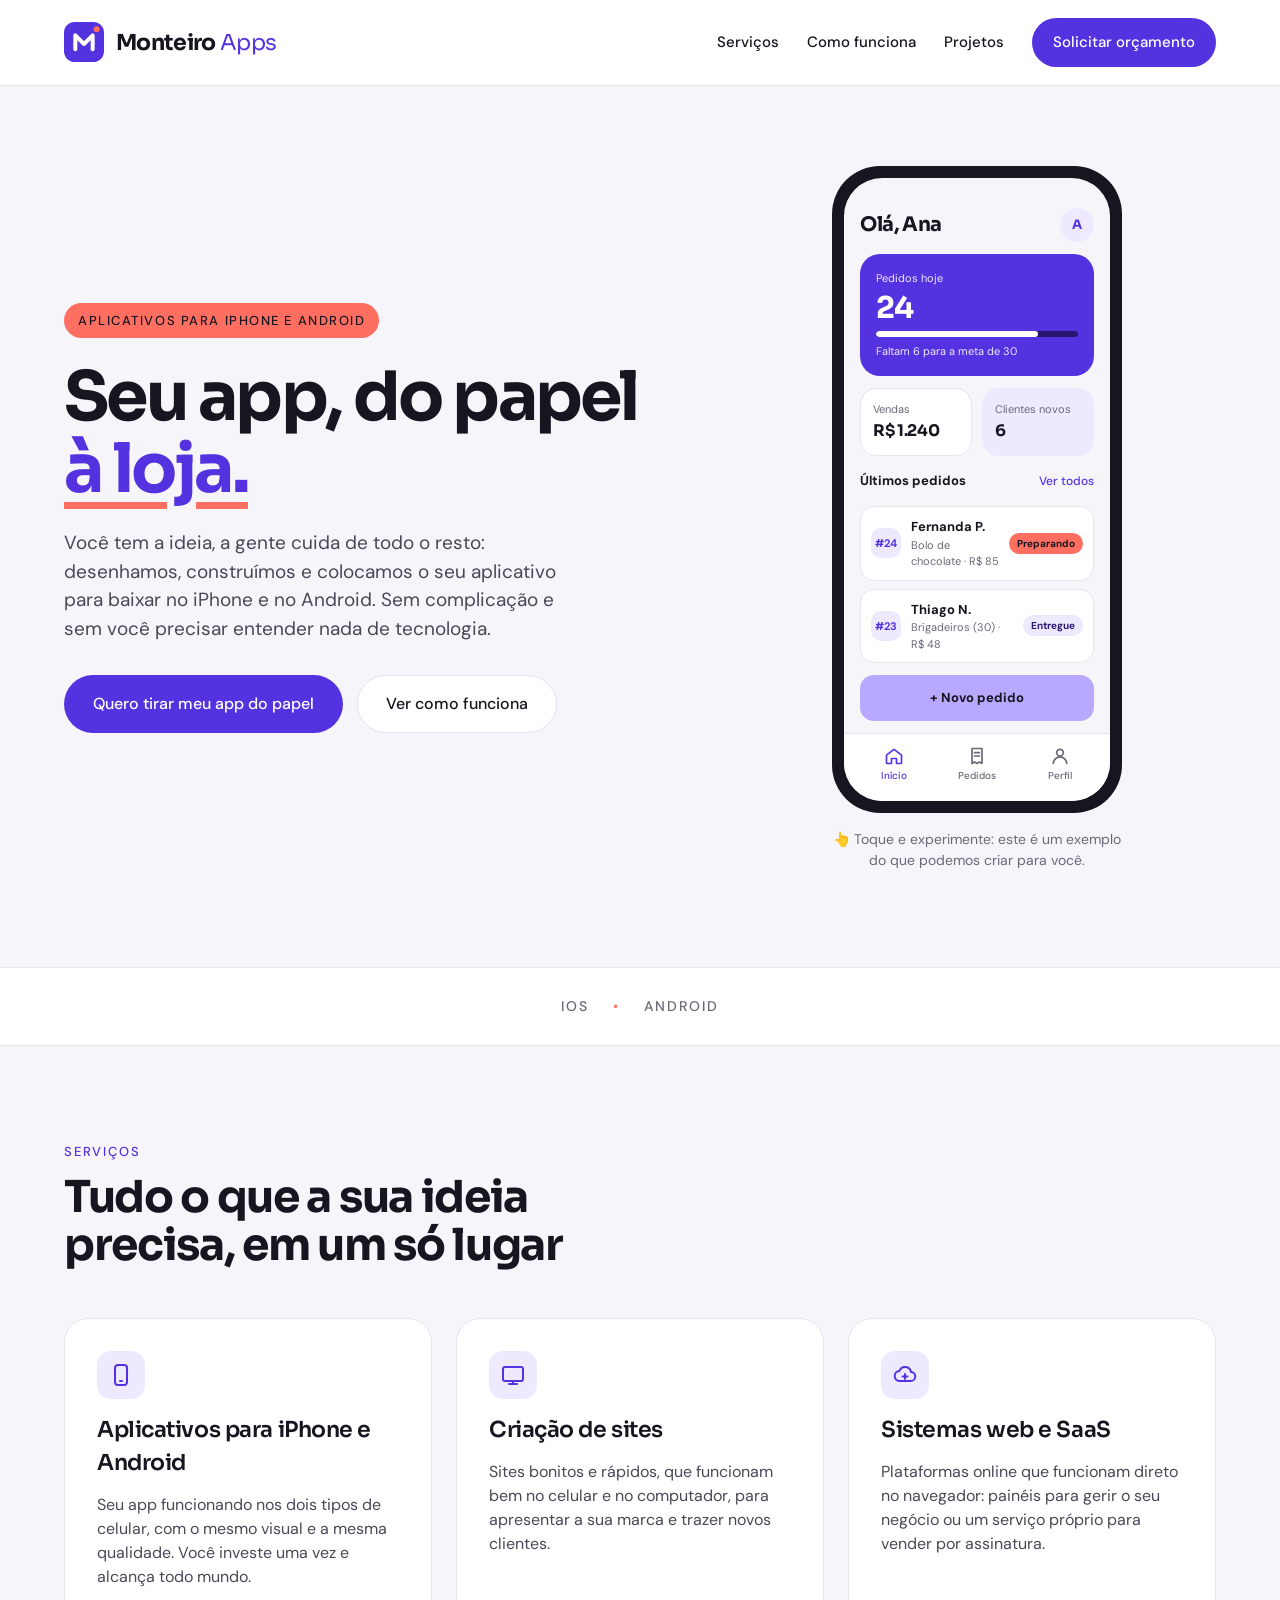
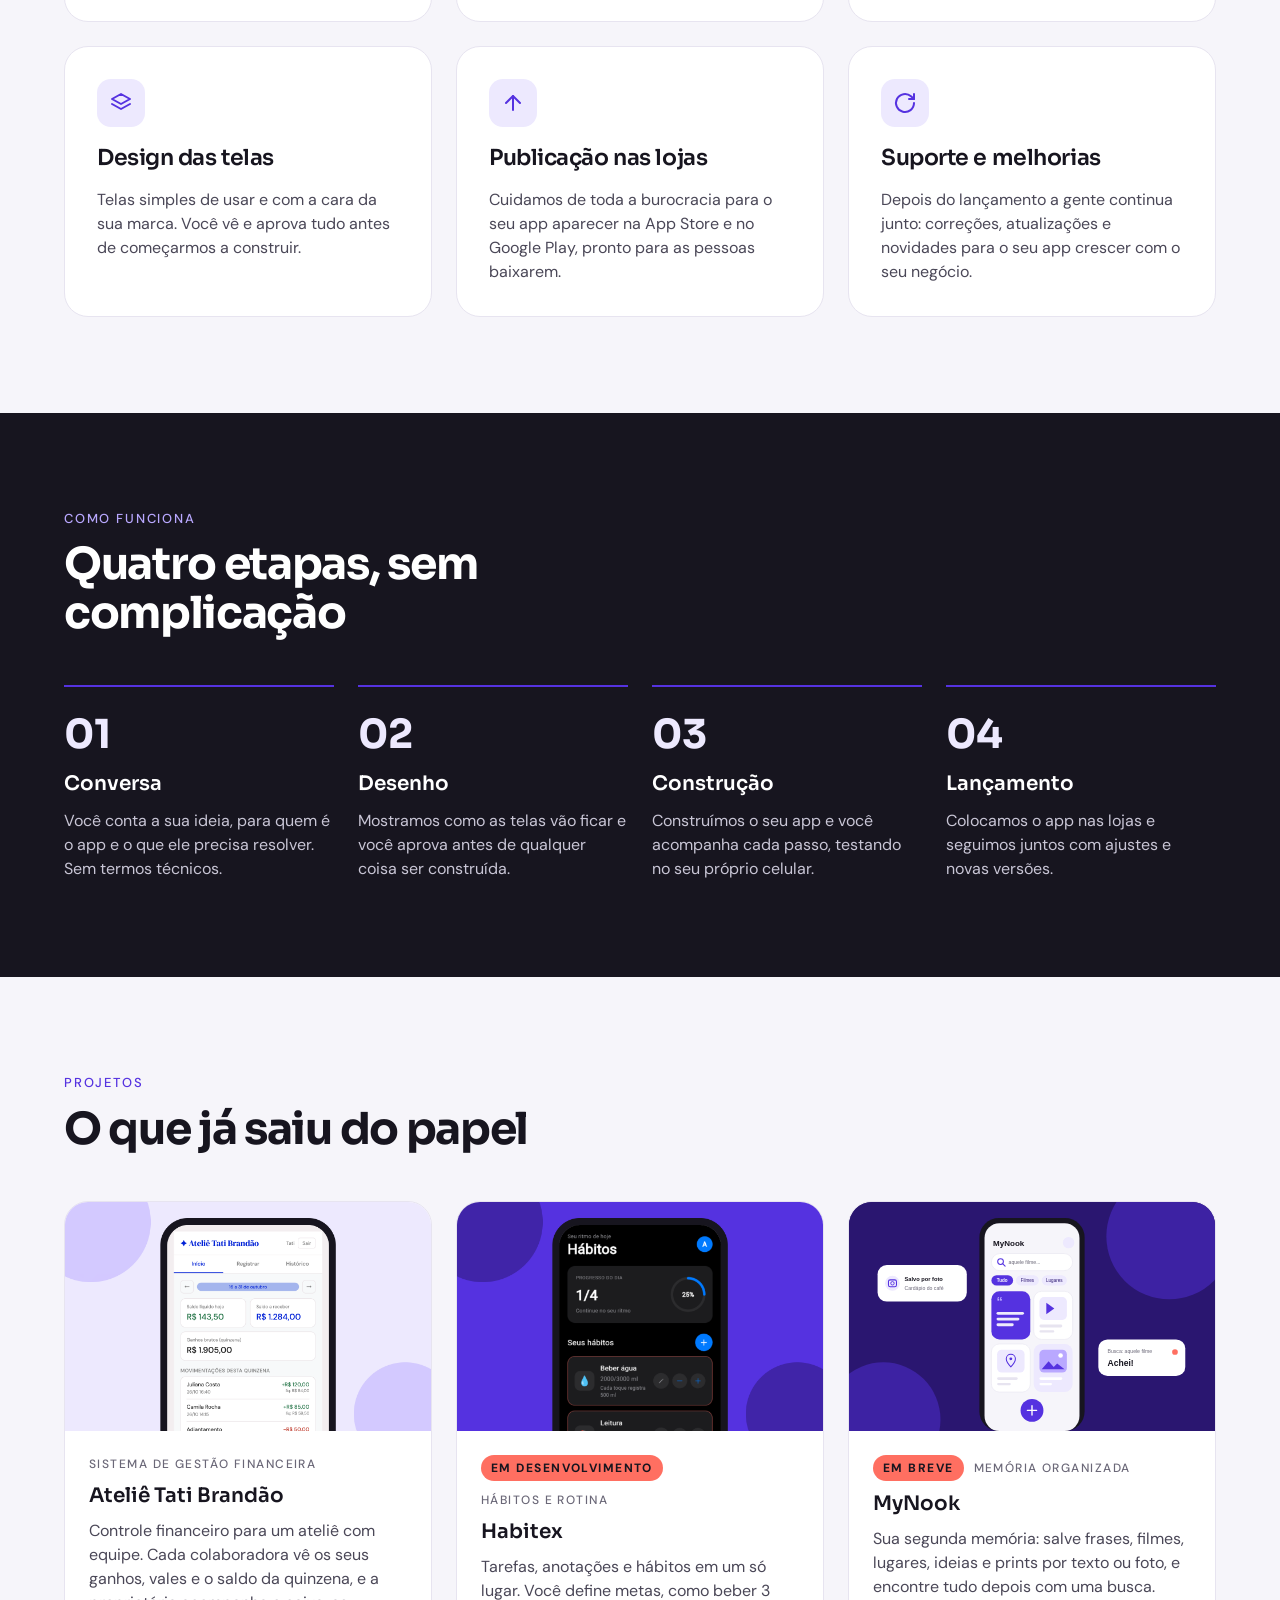
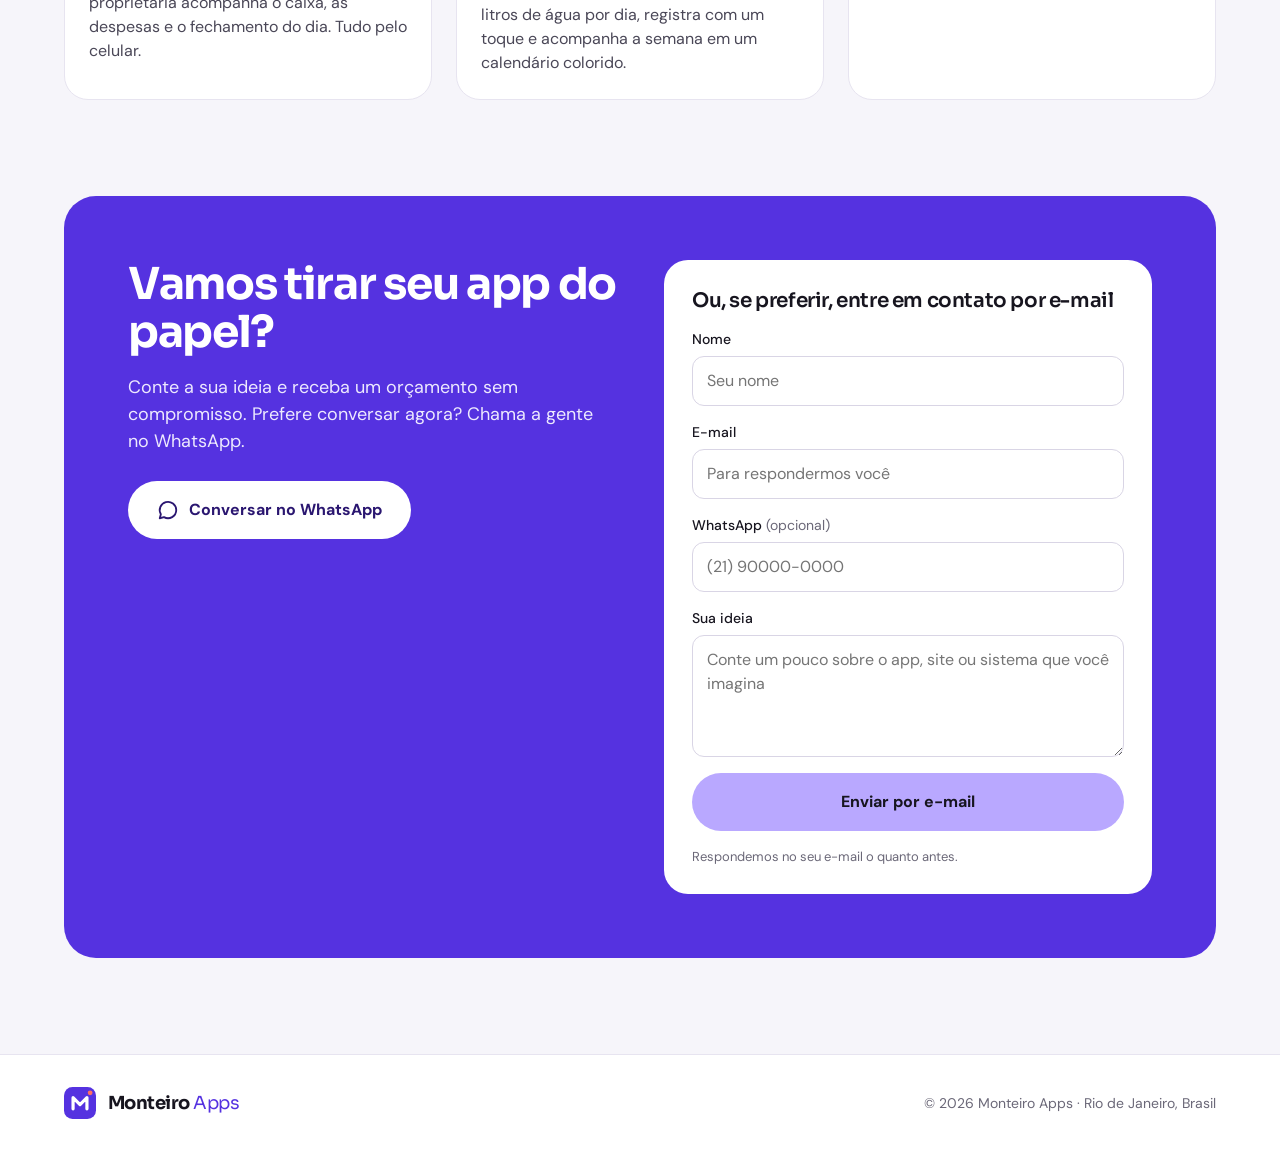
==== commit 8ab9b256: "Imagens reais do Ateliê e do Habitex e título no formulário - Ateliê e Habitex: telas reais dos apps" ====
--- a/index.html
+++ b/index.html
@@ -17,7 +17,7 @@
   <link rel="preconnect" href="https://fonts.googleapis.com">
   <link rel="preconnect" href="https://fonts.gstatic.com" crossorigin>
   <link href="https://fonts.googleapis.com/css2?family=Sora:wght@400;600;700&family=DM+Sans:wght@400;500;700&display=swap" rel="stylesheet">
-  <link rel="stylesheet" href="assets/css/styles.css?v=5">
+  <link rel="stylesheet" href="assets/css/styles.css?v=6">
 </head>
 <body>
   <a class="pular" href="#conteudo">Pular para o conteúdo</a>
@@ -191,7 +191,7 @@
       <div class="grade grade--projetos">
         <article class="projeto">
           <div class="projeto__imagem projeto__imagem--lavanda">
-            <img src="assets/img/projetos/atelie.svg" alt="Ilustração do sistema do Ateliê Tati Brandão: saldo do dia, saldo da quinzena e histórico de ganhos" width="640" height="400" loading="lazy">
+            <img src="assets/img/projetos/atelie.png" alt="Tela inicial do sistema do Ateliê Tati Brandão no celular: saldo do dia, saldo a receber, ganhos da quinzena e movimentações (dados de exemplo)" width="1280" height="800" loading="lazy">
           </div>
           <div class="projeto__corpo">
             <span class="projeto__meta">Sistema de gestão financeira</span>
@@ -201,7 +201,7 @@
         </article>
         <article class="projeto">
           <div class="projeto__imagem projeto__imagem--roxo">
-            <img src="assets/img/projetos/habitex.svg" alt="Ilustração do app Habitex: meta de água do dia e calendário semanal de hábitos" width="640" height="400" loading="lazy">
+            <img src="assets/img/projetos/habitex.png" alt="Tela de hábitos do app Habitex: progresso do dia e hábitos como beber água, leitura, treino e meditar (dados de exemplo)" width="1280" height="800" loading="lazy">
           </div>
           <div class="projeto__corpo">
             <div class="projeto__meta"><span class="selo selo--pequeno">Em desenvolvimento</span><span>Hábitos e rotina</span></div>
@@ -244,6 +244,7 @@
 
         <!-- Envio por e-mail via FormSubmit (https://formsubmit.co). No primeiro envio chega um e-mail de ativação em monteirooapps@gmail.com. -->
         <form class="formulario" id="form-contato" action="https://formsubmit.co/ajax/monteirooapps@gmail.com" method="POST" novalidate>
+          <h3 class="formulario__titulo">Ou, se preferir, entre em contato por e-mail</h3>
           <input type="hidden" name="_subject" value="Novo contato pelo site Monteiro Apps">
           <input type="hidden" name="_template" value="table">
           <input type="text" name="_honey" class="formulario__mel" tabindex="-1" autocomplete="off" aria-hidden="true">
@@ -276,6 +277,6 @@
     </div>
   </footer>
 
-  <script src="assets/js/main.js?v=5"></script>
+  <script src="assets/js/main.js?v=6"></script>
 </body>
 </html>
--- a/assets/css/styles.css
+++ b/assets/css/styles.css
@@ -249,6 +249,7 @@
 .formulario input:focus, .formulario textarea:focus { outline: 2px solid var(--roxo); outline-offset: 1px; border-color: var(--roxo); }
 .formulario__aviso { font-size: 13px; color: var(--ardosia); }
 .formulario__aviso.ok { color: var(--roxo); font-weight: 500; }
+.formulario__titulo { font-size: 20px; font-weight: 600; letter-spacing: -0.02em; line-height: 1.25; }
 .formulario__opcional { font-weight: 400; color: var(--ardosia); }
 .formulario__mel { position: absolute; left: -9999px; width: 1px; height: 1px; }
 .btn--whatsapp { align-self: flex-start; gap: 10px; margin-top: 8px; background: var(--branco); color: var(--roxo-profundo); font-weight: 700; }
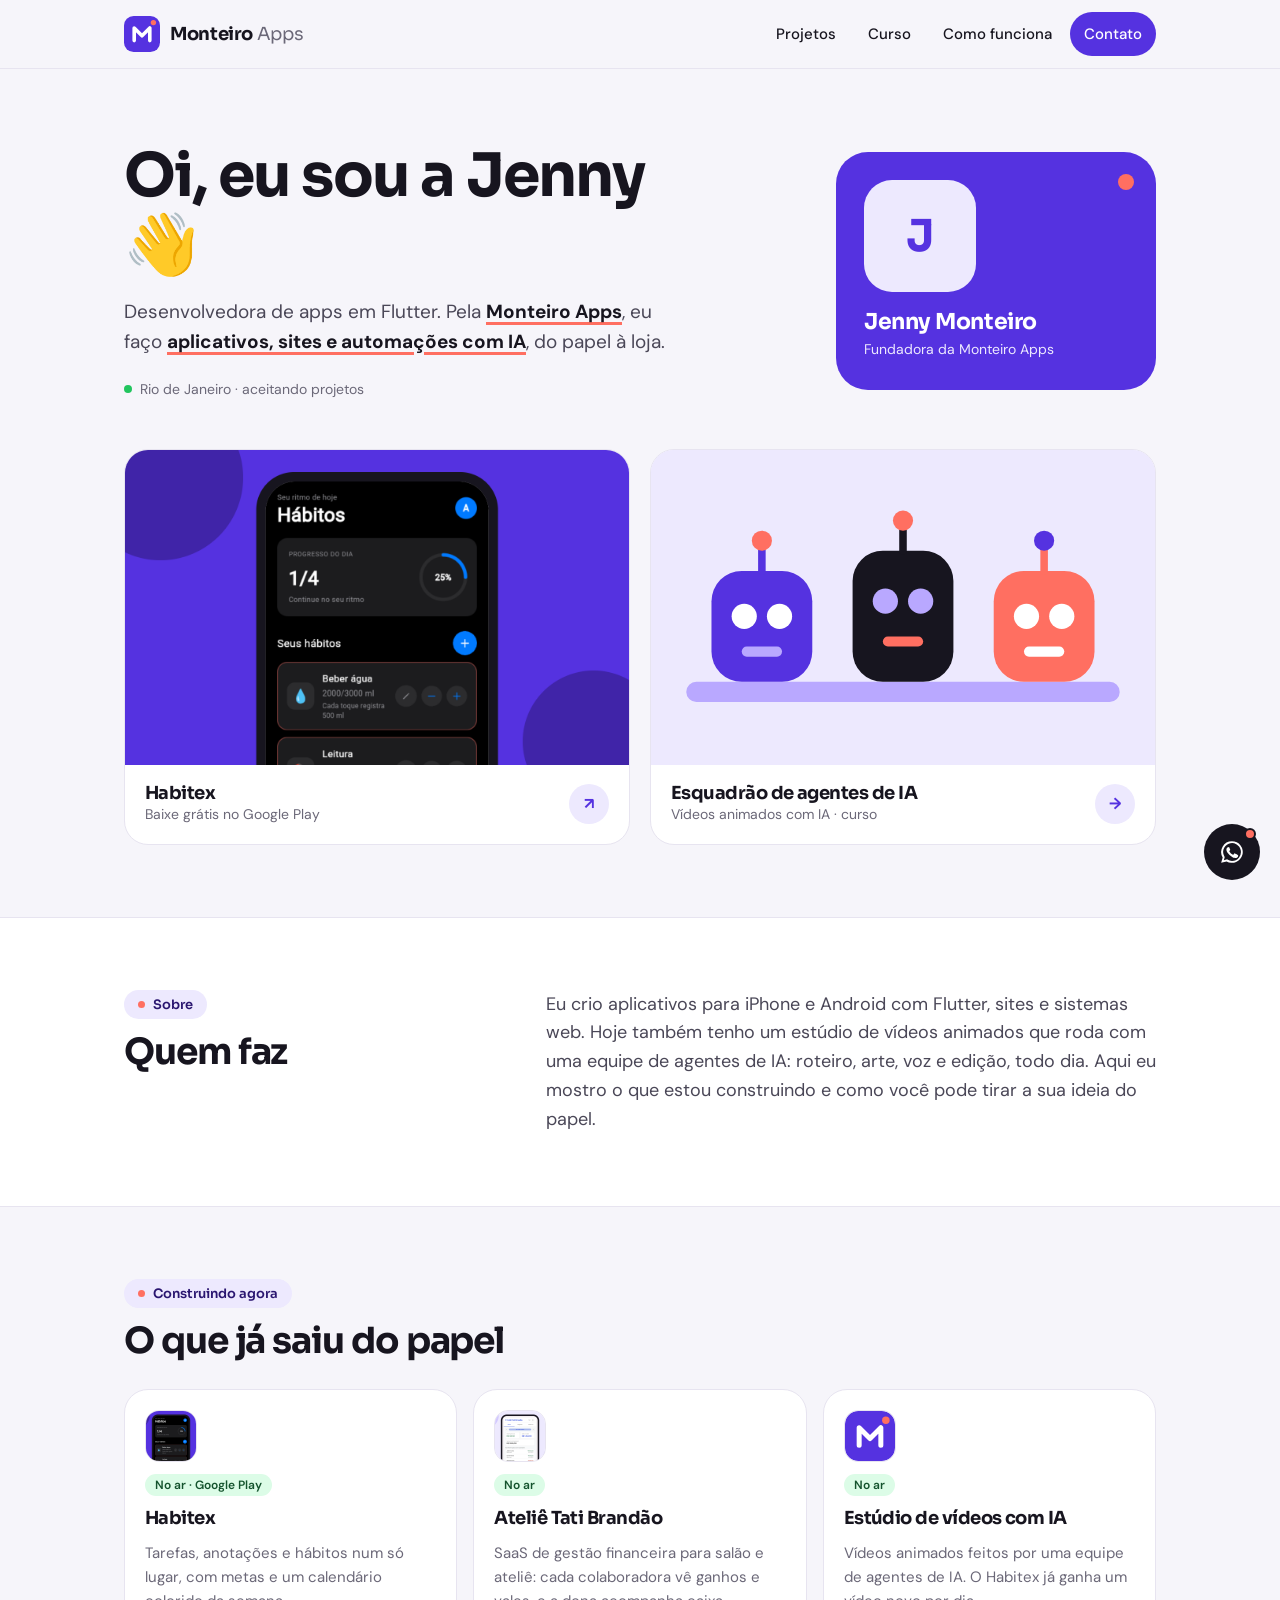
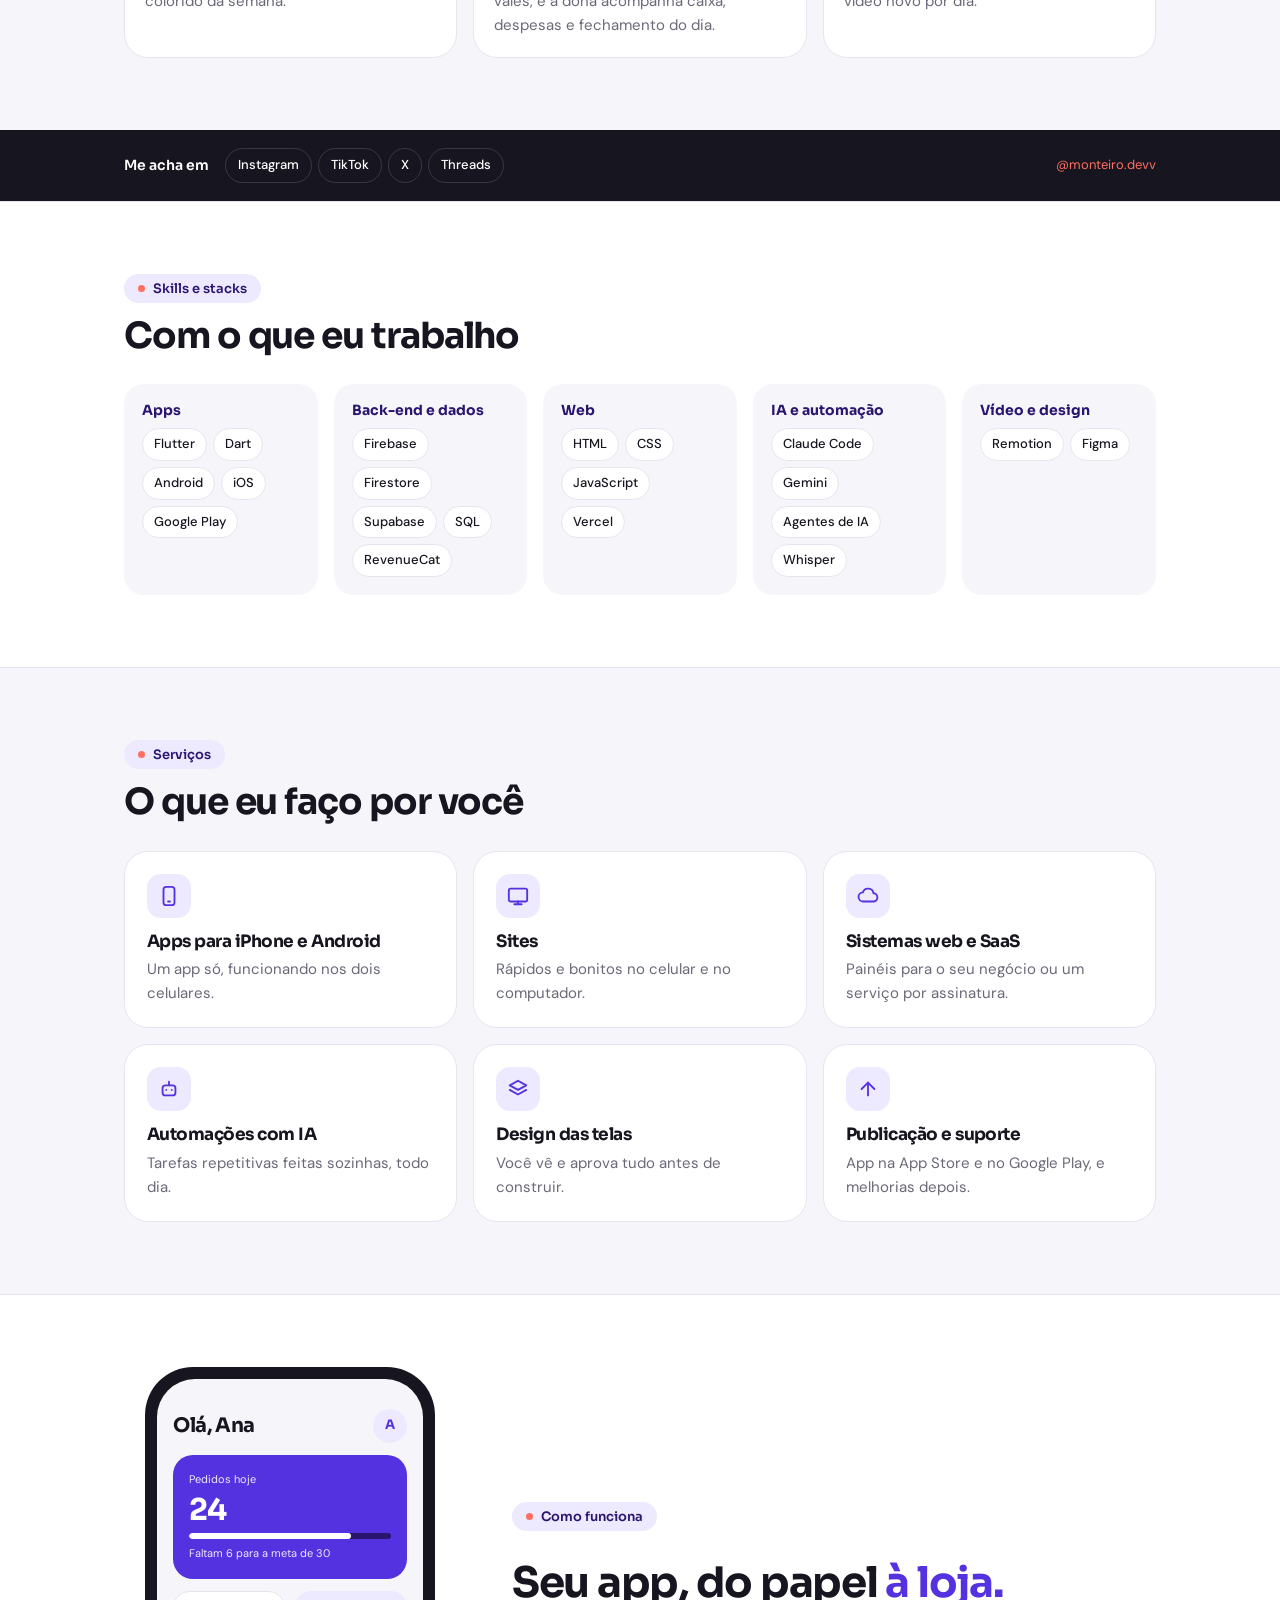
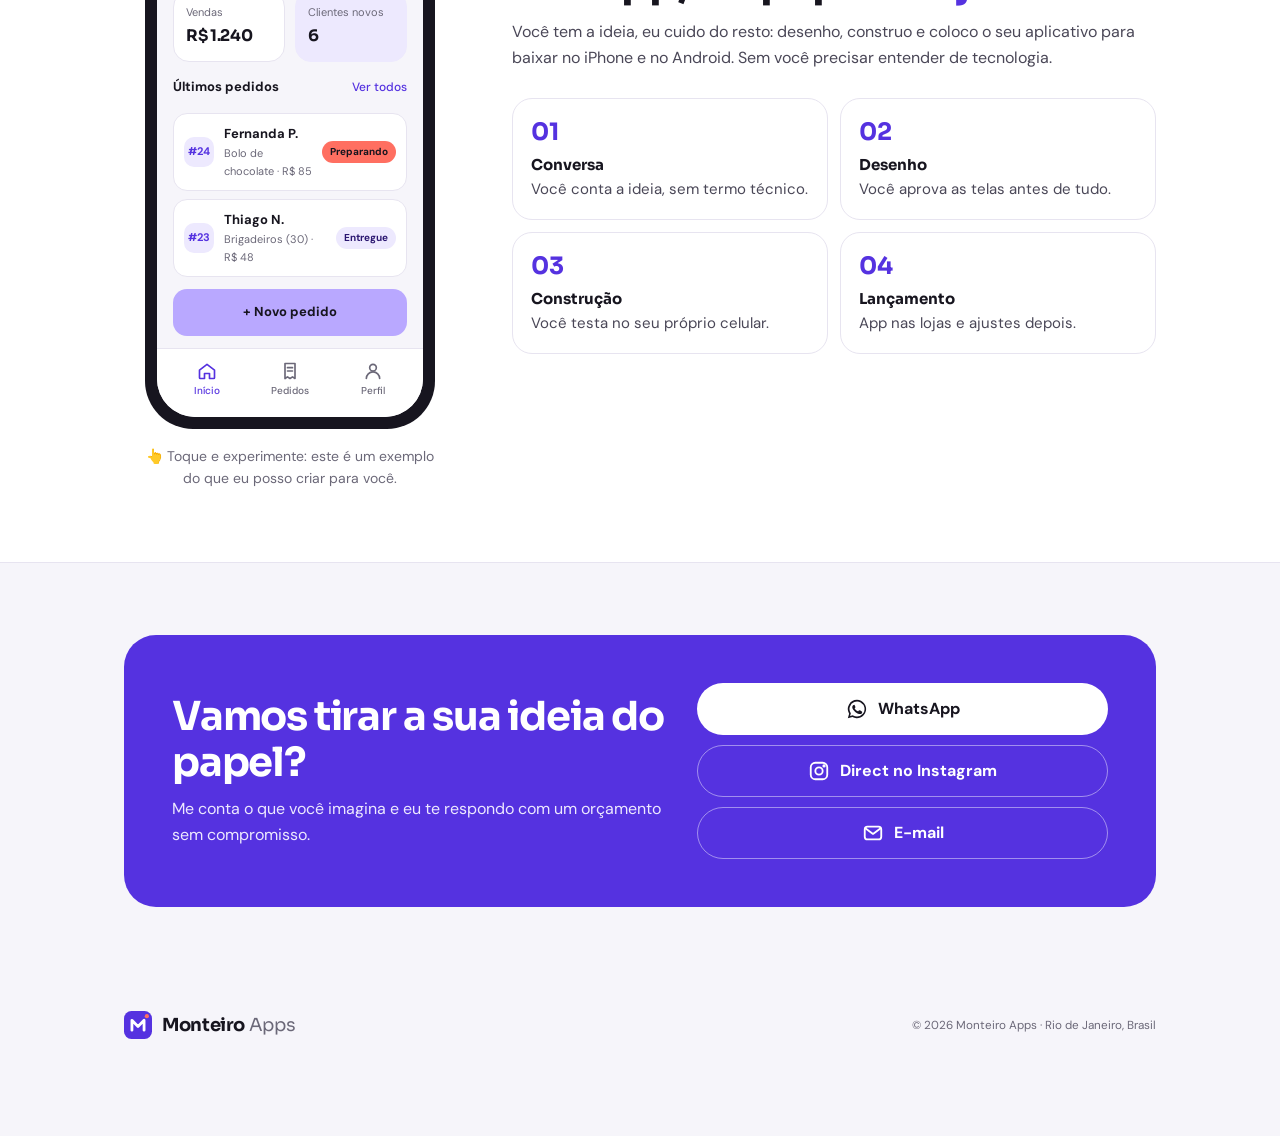
==== commit 40db751e: "Site da Jenny, página do curso e lista de espera - index.html: apresentação da Jenny, destaques Habi" ====
--- a/index.html
+++ b/index.html
@@ -3,57 +3,153 @@
 <head>
   <meta charset="utf-8">
   <meta name="viewport" content="width=device-width, initial-scale=1">
-  <title>Monteiro Apps · Aplicativos iOS e Android</title>
-  <meta name="description" content="A Monteiro Apps transforma a sua ideia em um aplicativo para iPhone e Android, pronto para baixar na App Store e no Google Play. Também criamos sites e sistemas web.">
+  <title>Jenny Monteiro · Monteiro Apps</title>
+  <meta name="description" content="Jenny Monteiro, da Monteiro Apps: aplicativos para iPhone e Android, sites e automações com IA, do papel à loja.">
   <meta name="theme-color" content="#5532E0">
-  <meta property="og:title" content="Monteiro Apps · Seu app, do papel à loja.">
-  <meta property="og:description" content="Aplicativos para iPhone e Android, sites e sistemas web: do desenho das telas até a publicação nas lojas.">
+  <meta property="og:title" content="Jenny Monteiro · Monteiro Apps">
+  <meta property="og:description" content="Aplicativos, sites e automações com IA, do papel à loja.">
   <meta property="og:type" content="website">
-  <!-- TODO (pendente): og:url e og:image quando o domínio e a imagem de compartilhamento estiverem prontos
-  <meta property="og:url" content="">
-  <meta property="og:image" content="">
-  -->
+  <!-- TODO (pendente): og:url e og:image quando o domínio e a imagem de compartilhamento estiverem prontos -->
   <link rel="icon" href="assets/img/favicon.svg" type="image/svg+xml">
   <link rel="preconnect" href="https://fonts.googleapis.com">
   <link rel="preconnect" href="https://fonts.gstatic.com" crossorigin>
   <link href="https://fonts.googleapis.com/css2?family=Sora:wght@400;600;700&family=DM+Sans:wght@400;500;700&display=swap" rel="stylesheet">
-  <link rel="stylesheet" href="assets/css/styles.css?v=6">
+  <link rel="stylesheet" href="assets/css/site.css?v=1">
 </head>
 <body>
   <a class="pular" href="#conteudo">Pular para o conteúdo</a>
 
   <header class="topo">
-    <nav class="container topo__nav" aria-label="Principal">
-      <a href="#topo" class="marca" aria-label="Monteiro Apps, início">
-        <svg viewBox="0 0 120 120" width="40" height="40" aria-hidden="true"><rect width="120" height="120" rx="32" fill="#5532E0"/><path d="M34 82V40l26 26 26-26v42" fill="none" stroke="#FFFFFF" stroke-width="12" stroke-linecap="round" stroke-linejoin="round"/><circle cx="98" cy="22" r="9" fill="#FF6F61"/></svg>
+    <div class="container">
+      <a href="#conteudo" class="marca" aria-label="Monteiro Apps, início">
+        <svg viewBox="0 0 120 120" width="36" height="36" aria-hidden="true"><rect width="120" height="120" rx="32" fill="#5532E0"/><path d="M34 82V40l26 26 26-26v42" fill="none" stroke="#FFFFFF" stroke-width="12" stroke-linecap="round" stroke-linejoin="round"/><circle cx="98" cy="22" r="9" fill="#FF6F61"/></svg>
         <span class="marca__nome"><b>Monteiro</b> <span>Apps</span></span>
       </a>
-      <button type="button" class="topo__menu" aria-expanded="false" aria-controls="menu-principal" aria-label="Abrir menu">
-        <svg viewBox="0 0 24 24" width="24" height="24" aria-hidden="true" fill="none" stroke="currentColor" stroke-width="2" stroke-linecap="round"><path class="topo__menu-abrir" d="M4 7h16M4 12h16M4 17h16"/><path class="topo__menu-fechar" d="M6 6l12 12M18 6L6 18"/></svg>
-      </button>
-      <ul class="topo__links" id="menu-principal">
-        <li><a href="#servicos">Serviços</a></li>
-        <li><a href="#processo">Como funciona</a></li>
-        <li><a href="#projetos">Projetos</a></li>
-        <li><a href="#contato" class="btn btn--primario btn--pequeno">Solicitar orçamento</a></li>
-      </ul>
-    </nav>
+      <nav aria-label="Principal">
+        <a href="#projetos">Projetos</a>
+        <a href="curso.html">Curso</a>
+        <a href="#como-funciona">Como funciona</a>
+        <a href="#contato" class="cta">Contato</a>
+      </nav>
+    </div>
   </header>
 
   <main id="conteudo">
-    <section id="topo" class="container hero">
+    <section class="container hero">
       <div class="hero__texto">
-        <span class="selo">Aplicativos para iPhone e Android</span>
-        <h1>Seu app, do papel <span class="destaque">à loja.</span></h1>
-        <p class="hero__descricao">Você tem a ideia, a gente cuida de todo o resto: desenhamos, construímos e colocamos o seu aplicativo para baixar no iPhone e no Android. Sem complicação e sem você precisar entender nada de tecnologia.</p>
-        <div class="hero__acoes">
-          <a href="#contato" class="btn btn--primario">Quero tirar meu app do papel</a>
-          <a href="#processo" class="btn btn--secundario">Ver como funciona</a>
-        </div>
-      </div>
-
-      <div class="hero__visual">
-        <div class="celular" role="region" aria-label="Exemplo de aplicativo para você experimentar">
+        <h1>Oi, eu sou a Jenny 👋</h1>
+        <p>Desenvolvedora de apps em Flutter. Pela <b>Monteiro Apps</b>, eu faço <b>aplicativos, sites e automações com IA</b>, do papel à loja.</p>
+        <span class="local">Rio de Janeiro · aceitando projetos</span>
+      </div>
+      <div class="perfil">
+        <!-- TROCAR: coloque a foto em assets/img/jenny.jpg e troque o "J" por <img src="assets/img/jenny.jpg" alt="Jenny"> -->
+        <div class="avatar" role="img" aria-label="Foto da Jenny">J</div>
+        <div><strong>Jenny Monteiro</strong><br><small>Fundadora da Monteiro Apps</small></div>
+      </div>
+    </section>
+
+    <div class="container destaques">
+      <a class="card" href="https://play.google.com/store/apps/details?id=com.jennyffer.habitex" target="_blank" rel="noopener">
+        <div class="card__img"><img src="assets/img/projetos/habitex.png" alt="Telas do app Habitex" width="1280" height="800"></div>
+        <div class="card__rodape">
+          <div><h3>Habitex</h3><small>Baixe grátis no Google Play</small></div>
+          <span class="seta" aria-hidden="true">↗</span>
+        </div>
+      </a>
+      <a class="card" href="curso.html">
+        <div class="card__img">
+          <svg viewBox="0 0 200 125" preserveAspectRatio="xMidYMid slice" role="img" aria-label="Três robôs trabalhando juntos">
+            <rect width="200" height="125" fill="#EDE9FE"/>
+            <rect x="14" y="92" width="172" height="8" rx="4" fill="#B9A8FF"/>
+            <g><rect x="24" y="48" width="40" height="44" rx="12" fill="#5532E0"/><circle cx="37" cy="66" r="5" fill="#fff"/><circle cx="51" cy="66" r="5" fill="#fff"/><rect x="36" y="78" width="16" height="4" rx="2" fill="#B9A8FF"/><line x1="44" y1="48" x2="44" y2="38" stroke="#5532E0" stroke-width="3" stroke-linecap="round"/><circle cx="44" cy="36" r="4" fill="#FF6F61"/></g>
+            <g><rect x="80" y="40" width="40" height="52" rx="12" fill="#17151F"/><circle cx="93" cy="60" r="5" fill="#B9A8FF"/><circle cx="107" cy="60" r="5" fill="#B9A8FF"/><rect x="92" y="74" width="16" height="4" rx="2" fill="#FF6F61"/><line x1="100" y1="40" x2="100" y2="30" stroke="#17151F" stroke-width="3" stroke-linecap="round"/><circle cx="100" cy="28" r="4" fill="#FF6F61"/></g>
+            <g><rect x="136" y="48" width="40" height="44" rx="12" fill="#FF6F61"/><circle cx="149" cy="66" r="5" fill="#fff"/><circle cx="163" cy="66" r="5" fill="#fff"/><rect x="148" y="78" width="16" height="4" rx="2" fill="#fff"/><line x1="156" y1="48" x2="156" y2="38" stroke="#FF6F61" stroke-width="3" stroke-linecap="round"/><circle cx="156" cy="36" r="4" fill="#5532E0"/></g>
+          </svg>
+        </div>
+        <div class="card__rodape">
+          <div><h3>Esquadrão de agentes de IA</h3><small>Vídeos animados com IA · curso</small></div>
+          <span class="seta" aria-hidden="true">→</span>
+        </div>
+      </a>
+    </div>
+
+    <section id="sobre" class="secao secao--branca">
+      <div class="container sobre">
+        <div class="cabeca"><span class="rotulo">Sobre</span><h2>Quem faz</h2></div>
+        <p>Eu crio aplicativos para iPhone e Android com Flutter, sites e sistemas web. Hoje também tenho um estúdio de vídeos animados que roda com uma equipe de agentes de IA: roteiro, arte, voz e edição, todo dia. Aqui eu mostro o que estou construindo e como você pode tirar a sua ideia do papel.</p>
+      </div>
+    </section>
+
+    <section id="projetos" class="secao">
+      <div class="container">
+        <div class="cabeca"><span class="rotulo">Construindo agora</span><h2>O que já saiu do papel</h2></div>
+        <ul class="projetos">
+          <li><a class="projeto" href="https://play.google.com/store/apps/details?id=com.jennyffer.habitex" target="_blank" rel="noopener">
+            <div class="projeto__ico"><img src="assets/img/projetos/habitex.png" alt=""></div>
+            <span class="tag">No ar · Google Play</span>
+            <h3>Habitex</h3>
+            <p>Tarefas, anotações e hábitos num só lugar, com metas e um calendário colorido da semana.</p>
+          </a></li>
+          <li><div class="projeto">
+            <div class="projeto__ico"><img src="assets/img/projetos/atelie.png" alt=""></div>
+            <span class="tag">No ar</span>
+            <h3>Ateliê Tati Brandão</h3>
+            <p>SaaS de gestão financeira para salão e ateliê: cada colaboradora vê ganhos e vales, e a dona acompanha caixa, despesas e fechamento do dia.</p>
+          </div></li>
+          <li><a class="projeto" href="curso.html">
+            <div class="projeto__ico"><img src="assets/img/simbolo.svg" alt=""></div>
+            <span class="tag">No ar</span>
+            <h3>Estúdio de vídeos com IA</h3>
+            <p>Vídeos animados feitos por uma equipe de agentes de IA. O Habitex já ganha um vídeo novo por dia.</p>
+          </a></li>
+        </ul>
+      </div>
+    </section>
+
+    <section class="acha" aria-label="Redes sociais">
+      <div class="container">
+        <h2>Me acha em</h2>
+        <div class="redes">
+          <a href="https://instagram.com/monteiro.devv" target="_blank" rel="noopener">Instagram</a>
+          <a href="https://tiktok.com/@monteiro.devv" target="_blank" rel="noopener">TikTok</a>
+          <a href="https://x.com/monteirodevv" target="_blank" rel="noopener">X</a>
+          <a href="https://threads.net/@monteiro.devv" target="_blank" rel="noopener">Threads</a>
+        </div>
+        <p class="arroba">@monteiro.devv</p>
+      </div>
+    </section>
+
+    <section id="skills" class="secao secao--branca">
+      <div class="container">
+        <div class="cabeca"><span class="rotulo">Skills e stacks</span><h2>Com o que eu trabalho</h2></div>
+        <div class="stacks">
+          <div class="grupo"><h3>Apps</h3><div class="chips"><span>Flutter</span><span>Dart</span><span>Android</span><span>iOS</span><span>Google Play</span></div></div>
+          <div class="grupo"><h3>Back-end e dados</h3><div class="chips"><span>Firebase</span><span>Firestore</span><span>Supabase</span><span>SQL</span><span>RevenueCat</span></div></div>
+          <div class="grupo"><h3>Web</h3><div class="chips"><span>HTML</span><span>CSS</span><span>JavaScript</span><span>Vercel</span></div></div>
+          <div class="grupo"><h3>IA e automação</h3><div class="chips"><span>Claude Code</span><span>Gemini</span><span>Agentes de IA</span><span>Whisper</span></div></div>
+          <div class="grupo"><h3>Vídeo e design</h3><div class="chips"><span>Remotion</span><span>Figma</span></div></div>
+        </div>
+      </div>
+    </section>
+
+    <section id="servicos" class="secao">
+      <div class="container">
+        <div class="cabeca"><span class="rotulo">Serviços</span><h2>O que eu faço por você</h2></div>
+        <div class="servicos">
+          <div class="serv"><span class="serv__ico"><svg viewBox="0 0 24 24" fill="none" stroke="currentColor" stroke-width="2" stroke-linecap="round" stroke-linejoin="round" aria-hidden="true"><rect x="6" y="2" width="12" height="20" rx="3"/><path d="M11 18h2"/></svg></span><h3>Apps para iPhone e Android</h3><p>Um app só, funcionando nos dois celulares.</p></div>
+          <div class="serv"><span class="serv__ico"><svg viewBox="0 0 24 24" fill="none" stroke="currentColor" stroke-width="2" stroke-linecap="round" stroke-linejoin="round" aria-hidden="true"><rect x="2" y="4" width="20" height="14" rx="2"/><path d="M8 21h8M12 18v3"/></svg></span><h3>Sites</h3><p>Rápidos e bonitos no celular e no computador.</p></div>
+          <div class="serv"><span class="serv__ico"><svg viewBox="0 0 24 24" fill="none" stroke="currentColor" stroke-width="2" stroke-linecap="round" stroke-linejoin="round" aria-hidden="true"><path d="M7 18a5 5 0 0 1-.6-10A6 6 0 0 1 18 9a4.5 4.5 0 0 1-.5 9z"/></svg></span><h3>Sistemas web e SaaS</h3><p>Painéis para o seu negócio ou um serviço por assinatura.</p></div>
+          <div class="serv"><span class="serv__ico"><svg viewBox="0 0 24 24" fill="none" stroke="currentColor" stroke-width="2" stroke-linecap="round" stroke-linejoin="round" aria-hidden="true"><rect x="5" y="8" width="14" height="11" rx="3"/><path d="M12 8V4M9 13h.01M15 13h.01"/></svg></span><h3>Automações com IA</h3><p>Tarefas repetitivas feitas sozinhas, todo dia.</p></div>
+          <div class="serv"><span class="serv__ico"><svg viewBox="0 0 24 24" fill="none" stroke="currentColor" stroke-width="2" stroke-linecap="round" stroke-linejoin="round" aria-hidden="true"><path d="M12 3l9 5-9 5-9-5 9-5z"/><path d="M3 13l9 5 9-5"/></svg></span><h3>Design das telas</h3><p>Você vê e aprova tudo antes de construir.</p></div>
+          <div class="serv"><span class="serv__ico"><svg viewBox="0 0 24 24" fill="none" stroke="currentColor" stroke-width="2" stroke-linecap="round" stroke-linejoin="round" aria-hidden="true"><path d="M12 19V5"/><path d="M5 12l7-7 7 7"/></svg></span><h3>Publicação e suporte</h3><p>App na App Store e no Google Play, e melhorias depois.</p></div>
+        </div>
+      </div>
+    </section>
+
+    <section id="como-funciona" class="secao secao--branca">
+      <div class="container funciona">
+        <div class="funciona__app">
+          <div class="celular" role="region" aria-label="Exemplo de aplicativo para você experimentar">
           <div class="celular__tela">
             <div class="app" id="app-demo">
               <div class="app__conteudo">
@@ -119,164 +215,60 @@
             </div>
           </div>
         </div>
-        <p class="hero__dica"><span aria-hidden="true">👆</span> Toque e experimente: este é um exemplo do que podemos criar para você.</p>
-      </div>
-    </section>
-
-    <section class="faixa" aria-label="Plataformas">
-      <ul class="container">
-        <li>iOS</li><li>Android</li>
-      </ul>
-    </section>
-
-    <section id="servicos" class="container secao">
-      <div class="secao__titulo">
-        <span class="rotulo">Serviços</span>
-        <h2>Tudo o que a sua ideia precisa, em um só lugar</h2>
-      </div>
-      <div class="grade grade--servicos">
-        <article class="card">
-          <span class="card__icone"><svg viewBox="0 0 24 24" width="24" height="24" aria-hidden="true" fill="none" stroke="#5532E0" stroke-width="2" stroke-linecap="round" stroke-linejoin="round"><rect x="6" y="2" width="12" height="20" rx="3"/><path d="M11 18h2"/></svg></span>
-          <h3>Aplicativos para iPhone e Android</h3>
-          <p>Seu app funcionando nos dois tipos de celular, com o mesmo visual e a mesma qualidade. Você investe uma vez e alcança todo mundo.</p>
-        </article>
-        <article class="card">
-          <span class="card__icone"><svg viewBox="0 0 24 24" width="24" height="24" aria-hidden="true" fill="none" stroke="#5532E0" stroke-width="2" stroke-linecap="round" stroke-linejoin="round"><rect x="2" y="4" width="20" height="14" rx="2"/><path d="M8 21h8M12 18v3"/></svg></span>
-          <h3>Criação de sites</h3>
-          <p>Sites bonitos e rápidos, que funcionam bem no celular e no computador, para apresentar a sua marca e trazer novos clientes.</p>
-        </article>
-        <article class="card">
-          <span class="card__icone"><svg viewBox="0 0 24 24" width="24" height="24" aria-hidden="true" fill="none" stroke="#5532E0" stroke-width="2" stroke-linecap="round" stroke-linejoin="round"><path d="M7 18a5 5 0 0 1-.6-10A6 6 0 0 1 18 9a4.5 4.5 0 0 1-.5 9z"/><path d="M12 11v5M9.5 13.5h5"/></svg></span>
-          <h3>Sistemas web e SaaS</h3>
-          <p>Plataformas online que funcionam direto no navegador: painéis para gerir o seu negócio ou um serviço próprio para vender por assinatura.</p>
-        </article>
-        <article class="card">
-          <span class="card__icone"><svg viewBox="0 0 24 24" width="24" height="24" aria-hidden="true" fill="none" stroke="#5532E0" stroke-width="2" stroke-linecap="round" stroke-linejoin="round"><path d="M12 3l9 5-9 5-9-5 9-5z"/><path d="M3 13l9 5 9-5"/></svg></span>
-          <h3>Design das telas</h3>
-          <p>Telas simples de usar e com a cara da sua marca. Você vê e aprova tudo antes de começarmos a construir.</p>
-        </article>
-        <article class="card">
-          <span class="card__icone"><svg viewBox="0 0 24 24" width="24" height="24" aria-hidden="true" fill="none" stroke="#5532E0" stroke-width="2" stroke-linecap="round" stroke-linejoin="round"><path d="M12 19V5"/><path d="M5 12l7-7 7 7"/></svg></span>
-          <h3>Publicação nas lojas</h3>
-          <p>Cuidamos de toda a burocracia para o seu app aparecer na App Store e no Google Play, pronto para as pessoas baixarem.</p>
-        </article>
-        <article class="card">
-          <span class="card__icone"><svg viewBox="0 0 24 24" width="24" height="24" aria-hidden="true" fill="none" stroke="#5532E0" stroke-width="2" stroke-linecap="round" stroke-linejoin="round"><path d="M21 12a9 9 0 1 1-3-6.7L21 8"/><path d="M21 3v5h-5"/></svg></span>
-          <h3>Suporte e melhorias</h3>
-          <p>Depois do lançamento a gente continua junto: correções, atualizações e novidades para o seu app crescer com o seu negócio.</p>
-        </article>
-      </div>
-    </section>
-
-    <section id="processo" class="processo">
-      <div class="container secao">
-        <div class="secao__titulo">
-          <span class="rotulo">Como funciona</span>
-          <h2>Quatro etapas, sem complicação</h2>
-        </div>
-        <ol class="grade grade--etapas" style="list-style: none; margin: 0; padding: 0">
-          <li class="etapa"><span class="etapa__numero" aria-hidden="true">01</span><h3>Conversa</h3><p>Você conta a sua ideia, para quem é o app e o que ele precisa resolver. Sem termos técnicos.</p></li>
-          <li class="etapa"><span class="etapa__numero" aria-hidden="true">02</span><h3>Desenho</h3><p>Mostramos como as telas vão ficar e você aprova antes de qualquer coisa ser construída.</p></li>
-          <li class="etapa"><span class="etapa__numero" aria-hidden="true">03</span><h3>Construção</h3><p>Construímos o seu app e você acompanha cada passo, testando no seu próprio celular.</p></li>
-          <li class="etapa"><span class="etapa__numero" aria-hidden="true">04</span><h3>Lançamento</h3><p>Colocamos o app nas lojas e seguimos juntos com ajustes e novas versões.</p></li>
-        </ol>
-      </div>
-    </section>
-
-    <section id="projetos" class="container secao">
-      <div class="secao__titulo">
-        <span class="rotulo">Projetos</span>
-        <h2>O que já saiu do papel</h2>
-      </div>
-      <div class="grade grade--projetos">
-        <article class="projeto">
-          <div class="projeto__imagem projeto__imagem--lavanda">
-            <img src="assets/img/projetos/atelie.png" alt="Tela inicial do sistema do Ateliê Tati Brandão no celular: saldo do dia, saldo a receber, ganhos da quinzena e movimentações (dados de exemplo)" width="1280" height="800" loading="lazy">
+          <p class="hero__dica"><span aria-hidden="true">👆</span> Toque e experimente: este é um exemplo do que eu posso criar para você.</p>
+        </div>
+        <div>
+          <div class="cabeca"><span class="rotulo">Como funciona</span></div>
+          <h3 class="titulo">Seu app, do papel <span>à loja.</span></h3>
+          <p>Você tem a ideia, eu cuido do resto: desenho, construo e coloco o seu aplicativo para baixar no iPhone e no Android. Sem você precisar entender de tecnologia.</p>
+          <ol class="etapas">
+            <li><b>Conversa</b>Você conta a ideia, sem termo técnico.</li>
+            <li><b>Desenho</b>Você aprova as telas antes de tudo.</li>
+            <li><b>Construção</b>Você testa no seu próprio celular.</li>
+            <li><b>Lançamento</b>App nas lojas e ajustes depois.</li>
+          </ol>
+        </div>
+      </div>
+    </section>
+
+    <section id="contato" class="secao">
+      <div class="container">
+        <div class="contato">
+          <div>
+            <h2>Vamos tirar a sua ideia do papel?</h2>
+            <p>Me conta o que você imagina e eu te respondo com um orçamento sem compromisso.</p>
           </div>
-          <div class="projeto__corpo">
-            <span class="projeto__meta">Sistema de gestão financeira</span>
-            <h3>Ateliê Tati Brandão</h3>
-            <p>Controle financeiro para um ateliê com equipe. Cada colaboradora vê os seus ganhos, vales e o saldo da quinzena, e a proprietária acompanha o caixa, as despesas e o fechamento do dia. Tudo pelo celular.</p>
+          <div class="contatos">
+            <a class="btn btn--branco" href="https://wa.me/5521992798870?text=Ol%C3%A1%2C%20Jenny!%20Vim%20pelo%20seu%20site." target="_blank" rel="noopener">
+              <svg viewBox="0 0 24 24" fill="currentColor" aria-hidden="true"><path d="M12 2a10 10 0 0 0-8.6 15.1L2 22l5-1.3A10 10 0 1 0 12 2Zm0 18.2a8.2 8.2 0 0 1-4.2-1.2l-.3-.2-3 .8.8-2.9-.2-.3A8.2 8.2 0 1 1 12 20.2Zm4.5-6.1c-.2-.1-1.5-.7-1.7-.8-.2-.1-.4-.1-.6.1l-.8 1c-.1.2-.3.2-.5.1a6.7 6.7 0 0 1-3.3-2.9c-.3-.4.2-.4.7-1.4.1-.2 0-.3 0-.5l-.8-1.8c-.2-.5-.4-.4-.6-.4h-.5a1 1 0 0 0-.7.3 3 3 0 0 0-.9 2.2 5.2 5.2 0 0 0 1.1 2.8 12 12 0 0 0 4.6 4c1.7.7 2.4.8 3.2.7.5-.1 1.5-.6 1.8-1.2.2-.6.2-1.1.1-1.2l-.4-.3Z"/></svg>
+              WhatsApp
+            </a>
+            <a class="btn btn--contorno" href="https://ig.me/m/monteiro.devv" target="_blank" rel="noopener">
+              <svg viewBox="0 0 24 24" fill="none" stroke="currentColor" stroke-width="2" stroke-linecap="round" stroke-linejoin="round" aria-hidden="true"><rect x="3" y="3" width="18" height="18" rx="5"/><circle cx="12" cy="12" r="4"/><circle cx="17.5" cy="6.5" r=".8" fill="currentColor"/></svg>
+              Direct no Instagram
+            </a>
+            <a class="btn btn--contorno" href="mailto:monteirooapps@gmail.com">
+              <svg viewBox="0 0 24 24" fill="none" stroke="currentColor" stroke-width="2" stroke-linecap="round" stroke-linejoin="round" aria-hidden="true"><rect x="3" y="5" width="18" height="14" rx="3"/><path d="m4 7 8 6 8-6"/></svg>
+              E-mail
+            </a>
           </div>
-        </article>
-        <article class="projeto">
-          <div class="projeto__imagem projeto__imagem--roxo">
-            <img src="assets/img/projetos/habitex.png" alt="Tela de hábitos do app Habitex: progresso do dia e hábitos como beber água, leitura, treino e meditar (dados de exemplo)" width="1280" height="800" loading="lazy">
-          </div>
-          <div class="projeto__corpo">
-            <div class="projeto__meta"><span class="selo selo--pequeno">Em desenvolvimento</span><span>Hábitos e rotina</span></div>
-            <h3>Habitex</h3>
-            <p>Tarefas, anotações e hábitos em um só lugar. Você define metas, como beber 3 litros de água por dia, registra com um toque e acompanha a semana em um calendário colorido.</p>
-          </div>
-        </article>
-        <article class="projeto">
-          <div class="projeto__imagem projeto__imagem--profundo">
-            <img src="assets/img/projetos/mynook.svg" alt="Ilustração do app MyNook: busca e cartões com frases, filmes, lugares e fotos salvos" width="640" height="400" loading="lazy">
-          </div>
-          <div class="projeto__corpo">
-            <div class="projeto__meta"><span class="selo selo--pequeno">Em breve</span><span>Memória organizada</span></div>
-            <h3>MyNook</h3>
-            <p>Sua segunda memória: salve frases, filmes, lugares, ideias e prints por texto ou foto, e encontre tudo depois com uma busca.</p>
-          </div>
-        </article>
-      </div>
-    </section>
-
-    <section id="contato" class="container" style="padding-bottom: var(--secao)">
-      <div class="contato__bloco">
-        <div class="contato__texto">
-          <h2>Vamos tirar seu app do papel?</h2>
-          <p>Conte a sua ideia e receba um orçamento sem compromisso. Prefere conversar agora? Chama a gente no WhatsApp.</p>
-          <a class="btn btn--whatsapp" href="https://wa.me/5521992798870?text=Ol%C3%A1%2C%20vim%20pelo%20site%20MonteiroApps%20e%20gostaria%20de%20saber%20mais%20sobre%20seu%20servi%C3%A7o" target="_blank" rel="noopener">
-            <svg viewBox="0 0 24 24" width="22" height="22" aria-hidden="true" fill="none" stroke="currentColor" stroke-width="2" stroke-linecap="round" stroke-linejoin="round"><path d="M21 12a9 9 0 0 1-13.4 7.8L3 21l1.2-4.4A9 9 0 1 1 21 12z"/></svg>
-            Conversar no WhatsApp
-          </a>
-          <ul class="contato__canais">
-            <!-- TODO (pendente): preencher o href e o @ do Instagram/LinkedIn e remover o atributo "hidden" do <li> -->
-            <li hidden><a href="" target="_blank" rel="noopener" data-pendente="instagram">
-              <svg viewBox="0 0 24 24" width="20" height="20" aria-hidden="true" fill="none" stroke="currentColor" stroke-width="2" stroke-linecap="round" stroke-linejoin="round"><rect x="3" y="3" width="18" height="18" rx="5"/><circle cx="12" cy="12" r="4"/><path d="M17.5 6.5h.01"/></svg>
-              Instagram: </a></li>
-            <li hidden><a href="" target="_blank" rel="noopener" data-pendente="linkedin">
-              <svg viewBox="0 0 24 24" width="20" height="20" aria-hidden="true" fill="none" stroke="currentColor" stroke-width="2" stroke-linecap="round" stroke-linejoin="round"><rect x="3" y="3" width="18" height="18" rx="3"/><path d="M8 10v7M8 7v.01M12 17v-4a2 2 0 0 1 4 0v4M12 10v7"/></svg>
-              LinkedIn: </a></li>
-          </ul>
-        </div>
-
-        <!-- Envio por e-mail via FormSubmit (https://formsubmit.co). No primeiro envio chega um e-mail de ativação em monteirooapps@gmail.com. -->
-        <form class="formulario" id="form-contato" action="https://formsubmit.co/ajax/monteirooapps@gmail.com" method="POST" novalidate>
-          <h3 class="formulario__titulo">Ou, se preferir, entre em contato por e-mail</h3>
-          <input type="hidden" name="_subject" value="Novo contato pelo site Monteiro Apps">
-          <input type="hidden" name="_template" value="table">
-          <input type="text" name="_honey" class="formulario__mel" tabindex="-1" autocomplete="off" aria-hidden="true">
-          <label>Nome
-            <input type="text" name="nome" placeholder="Seu nome" autocomplete="name" required>
-          </label>
-          <label>E-mail
-            <input type="email" name="email" placeholder="Para respondermos você" autocomplete="email" required>
-          </label>
-          <label><span>WhatsApp <span class="formulario__opcional">(opcional)</span></span>
-            <input type="tel" name="whatsapp" placeholder="(21) 90000-0000" autocomplete="tel">
-          </label>
-          <label>Sua ideia
-            <textarea name="ideia" rows="4" placeholder="Conte um pouco sobre o app, site ou sistema que você imagina" required></textarea>
-          </label>
-          <button type="submit" class="btn btn--lilas">Enviar por e-mail</button>
-          <p class="formulario__aviso" id="form-aviso" role="status">Respondemos no seu e-mail o quanto antes.</p>
-        </form>
+        </div>
       </div>
     </section>
   </main>
 
   <footer class="rodape">
     <div class="container">
-      <div class="marca">
-        <svg viewBox="0 0 120 120" width="32" height="32" aria-hidden="true"><rect width="120" height="120" rx="32" fill="#5532E0"/><path d="M34 82V40l26 26 26-26v42" fill="none" stroke="#FFFFFF" stroke-width="12" stroke-linecap="round" stroke-linejoin="round"/><circle cx="98" cy="22" r="9" fill="#FF6F61"/></svg>
+      <span class="marca">
+        <svg viewBox="0 0 120 120" width="28" height="28" aria-hidden="true"><rect width="120" height="120" rx="32" fill="#5532E0"/><path d="M34 82V40l26 26 26-26v42" fill="none" stroke="#FFFFFF" stroke-width="12" stroke-linecap="round" stroke-linejoin="round"/><circle cx="98" cy="22" r="9" fill="#FF6F61"/></svg>
         <span class="marca__nome"><b>Monteiro</b> <span>Apps</span></span>
-      </div>
+      </span>
       <small>© <span id="ano">2026</span> Monteiro Apps · Rio de Janeiro, Brasil</small>
     </div>
   </footer>
 
-  <script src="assets/js/main.js?v=6"></script>
+  <a class="flutuante" href="https://wa.me/5521992798870?text=Ol%C3%A1%2C%20Jenny!%20Vim%20pelo%20seu%20site." target="_blank" rel="noopener" aria-label="Conversar no WhatsApp"><svg viewBox="0 0 24 24" fill="currentColor" aria-hidden="true"><path d="M12 2a10 10 0 0 0-8.6 15.1L2 22l5-1.3A10 10 0 1 0 12 2Zm0 18.2a8.2 8.2 0 0 1-4.2-1.2l-.3-.2-3 .8.8-2.9-.2-.3A8.2 8.2 0 1 1 12 20.2Zm4.5-6.1c-.2-.1-1.5-.7-1.7-.8-.2-.1-.4-.1-.6.1l-.8 1c-.1.2-.3.2-.5.1a6.7 6.7 0 0 1-3.3-2.9c-.3-.4.2-.4.7-1.4.1-.2 0-.3 0-.5l-.8-1.8c-.2-.5-.4-.4-.6-.4h-.5a1 1 0 0 0-.7.3 3 3 0 0 0-.9 2.2 5.2 5.2 0 0 0 1.1 2.8 12 12 0 0 0 4.6 4c1.7.7 2.4.8 3.2.7.5-.1 1.5-.6 1.8-1.2.2-.6.2-1.1.1-1.2l-.4-.3Z"/></svg></a>
+
+  <script src="assets/js/main.js?v=7"></script>
 </body>
 </html>
--- a/assets/css/site.css
+++ b/assets/css/site.css
@@ -0,0 +1,295 @@
+/* Monteiro Apps · site da Jenny (index.html e curso.html)
+   Tokens da identidade visual v1.1 (ver brand/IDENTIDADE-VISUAL.md). Sem sombras nem gradientes. */
+:root {
+  --roxo: #5532E0;
+  --roxo-profundo: #2A1670;
+  --lavanda: #EDE9FE;
+  --lilas: #B9A8FF;
+  --coral: #FF6F61;
+  --grafite: #17151F;
+  --ardosia: #6B6878;
+  --texto-corpo: #4A4757;
+  --nevoa: #F6F5FA;
+  --borda: #E7E4F0;
+  --branco: #FFFFFF;
+  --texto-escuro-suave: #C9C6D6;
+
+  --font-display: 'Sora', 'DM Sans', system-ui, sans-serif;
+  --font-body: 'DM Sans', system-ui, sans-serif;
+  --pilula: 999px;
+  --largura: 1080px;
+}
+
+*, *::before, *::after { box-sizing: border-box; }
+html { scroll-behavior: smooth; }
+[id] { scroll-margin-top: 84px; }
+body { margin: 0; background: var(--nevoa); color: var(--texto-corpo); font: 400 16px/1.6 var(--font-body); -webkit-font-smoothing: antialiased; }
+h1, h2, h3, p, ul, ol { margin: 0; }
+h1, h2, h3 { font-family: var(--font-display); color: var(--grafite); letter-spacing: -0.03em; line-height: 1.15; }
+a { color: inherit; }
+img { max-width: 100%; display: block; }
+.pular { position: absolute; left: -9999px; }
+.pular:focus { left: 16px; top: 16px; z-index: 50; background: var(--branco); padding: 8px 14px; border-radius: 12px; }
+.container { width: 100%; max-width: var(--largura); margin: 0 auto; padding-inline: 24px; }
+
+/* Cabeçalho */
+.topo { position: sticky; top: 0; z-index: 20; background: rgba(246, 245, 250, .94); backdrop-filter: blur(10px); border-bottom: 1px solid var(--borda); }
+.topo .container { display: flex; align-items: center; justify-content: space-between; gap: 16px; min-height: 68px; }
+.marca { display: inline-flex; align-items: center; gap: 10px; text-decoration: none; }
+.marca__nome { font-family: var(--font-display); font-size: 18px; color: var(--grafite); letter-spacing: -0.02em; }
+.marca__nome span { font-weight: 400; color: var(--ardosia); }
+.topo nav { display: flex; align-items: center; gap: 4px; }
+.topo nav a { padding: 10px 14px; border-radius: var(--pilula); text-decoration: none; font-weight: 500; font-size: 15px; color: var(--grafite); }
+.topo nav a:hover { background: var(--lavanda); }
+.topo nav a.cta { background: var(--roxo); color: var(--branco); }
+.topo nav a.cta:hover { background: var(--roxo-profundo); }
+
+/* Selo de seção (no lugar de números) */
+.rotulo { display: inline-flex; align-items: center; gap: 8px; padding: 6px 14px; border-radius: var(--pilula); background: var(--lavanda); color: var(--roxo-profundo); font: 600 13px var(--font-display); letter-spacing: 0; }
+.rotulo::before { content: ""; width: 7px; height: 7px; border-radius: 50%; background: var(--coral); }
+.cabeca { display: flex; flex-direction: column; align-items: flex-start; gap: 12px; margin-bottom: 28px; }
+.cabeca h2 { font-size: clamp(26px, 3.4vw, 36px); }
+.cabeca p { max-width: 620px; }
+
+.secao { padding-block: 72px; }
+.secao--branca { background: var(--branco); border-block: 1px solid var(--borda); }
+
+/* Abertura */
+.hero { display: grid; grid-template-columns: 1.4fr 1fr; gap: 40px; align-items: center; padding-block: 72px 48px; }
+.hero h1 { font-size: clamp(36px, 5.6vw, 60px); margin-bottom: 18px; }
+.hero__texto p { font-size: 19px; max-width: 560px; }
+.hero__texto b { color: var(--grafite); font-weight: 700; text-decoration: underline; text-decoration-color: var(--coral); text-decoration-thickness: 3px; text-underline-offset: 4px; }
+.local { display: inline-flex; align-items: center; gap: 8px; margin-top: 20px; font-size: 14px; color: var(--ardosia); }
+.local::before { content: ""; width: 8px; height: 8px; border-radius: 50%; background: #22C55E; }
+.perfil { justify-self: end; width: 100%; max-width: 320px; background: var(--roxo); border-radius: 32px; padding: 28px; color: var(--branco); display: flex; flex-direction: column; gap: 16px; position: relative; }
+.perfil::after { content: ""; position: absolute; top: 22px; right: 22px; width: 16px; height: 16px; border-radius: 50%; background: var(--coral); }
+.avatar { width: 112px; height: 112px; border-radius: 28px; background: var(--lavanda); display: grid; place-items: center; font: 700 44px var(--font-display); color: var(--roxo); overflow: hidden; }
+.avatar img { width: 100%; height: 100%; object-fit: cover; }
+.perfil strong { font: 700 22px var(--font-display); letter-spacing: -0.02em; }
+.perfil small { color: var(--lavanda); font-size: 14px; }
+
+/* Destaques: Habitex e exército de agentes */
+.destaques { display: grid; grid-template-columns: 1fr 1fr; gap: 20px; padding-bottom: 72px; }
+.card { display: flex; flex-direction: column; border: 1px solid var(--borda); border-radius: 24px; overflow: hidden; text-decoration: none; background: var(--branco); transition: transform .15s ease, border-color .15s ease; }
+.card:hover { transform: translateY(-3px); border-color: var(--lilas); }
+.card__img { aspect-ratio: 16 / 10; background: var(--lavanda); overflow: hidden; display: grid; place-items: center; }
+.card__img img { width: 100%; height: 100%; object-fit: cover; object-position: center 30%; }
+.card__img svg { width: 100%; height: 100%; }
+.card__rodape { display: flex; justify-content: space-between; align-items: center; gap: 12px; padding: 18px 20px; }
+.card__rodape h3 { font-size: 18px; }
+.card__rodape small { display: block; color: var(--ardosia); font-size: 14px; }
+.seta { flex: none; width: 40px; height: 40px; border-radius: 50%; background: var(--lavanda); color: var(--roxo); display: grid; place-items: center; font-weight: 700; }
+
+/* Sobre */
+.sobre { display: grid; grid-template-columns: 1fr 1.6fr; gap: 40px; align-items: start; }
+.sobre p { font-size: 18px; }
+
+/* Projetos */
+.projetos { display: grid; grid-template-columns: repeat(3, 1fr); gap: 16px; list-style: none; padding: 0; }
+.projeto { height: 100%; display: flex; flex-direction: column; gap: 12px; padding: 20px; border: 1px solid var(--borda); border-radius: 24px; background: var(--branco); text-decoration: none; transition: border-color .15s ease; }
+a.projeto:hover { border-color: var(--lilas); }
+.projeto__ico { width: 52px; height: 52px; border-radius: 14px; overflow: hidden; border: 1px solid var(--borda); background: var(--lavanda); }
+.projeto__ico img { width: 100%; height: 100%; object-fit: cover; }
+.projeto h3 { font-size: 18px; }
+.projeto p { font-size: 15px; color: var(--ardosia); }
+.tag { align-self: flex-start; font: 600 12px var(--font-body); padding: 3px 10px; border-radius: var(--pilula); background: #DCFCE7; color: #14532D; }
+
+/* Me acha em */
+.acha { background: var(--grafite); color: var(--texto-escuro-suave); }
+.acha .container { display: flex; align-items: center; gap: 16px; flex-wrap: wrap; padding-block: 18px; }
+.acha h2 { font-size: 14px; font-weight: 600; color: var(--branco); letter-spacing: 0; }
+.redes { display: flex; gap: 6px; flex-wrap: nowrap; }
+.redes a { padding: 6px 12px; border: 1px solid #3A3747; border-radius: var(--pilula); text-decoration: none; font-size: 13px; font-weight: 500; color: var(--branco); }
+.redes a:hover { border-color: var(--coral); }
+.arroba { margin-left: auto; font-size: 13px; color: var(--coral); }
+
+/* Skills e stacks */
+.stacks { display: grid; grid-template-columns: repeat(auto-fit, minmax(190px, 1fr)); gap: 16px; }
+.grupo { padding: 18px; border-radius: 20px; background: var(--nevoa); }
+.grupo h3 { font-size: 14px; color: var(--roxo-profundo); margin-bottom: 10px; letter-spacing: 0; }
+.chips { display: flex; flex-wrap: wrap; gap: 6px; }
+.chips span { padding: 5px 11px; border-radius: var(--pilula); background: var(--branco); border: 1px solid var(--borda); color: var(--grafite); font-size: 13px; font-weight: 500; }
+
+/* Serviços */
+.servicos { display: grid; grid-template-columns: repeat(3, 1fr); gap: 16px; }
+.serv { padding: 22px; border: 1px solid var(--borda); border-radius: 24px; background: var(--branco); }
+.serv__ico { width: 44px; height: 44px; border-radius: 14px; background: var(--lavanda); color: var(--roxo); display: grid; place-items: center; margin-bottom: 14px; }
+.serv__ico svg { width: 22px; height: 22px; }
+.serv h3 { font-size: 17px; margin-bottom: 6px; }
+.serv p { font-size: 15px; color: var(--ardosia); }
+
+/* Como funciona: app de exemplo + etapas */
+.funciona { display: grid; grid-template-columns: auto 1fr; gap: 56px; align-items: center; }
+.funciona__app { display: flex; flex-direction: column; align-items: center; }
+.funciona h3.titulo { font-size: clamp(28px, 4vw, 42px); margin-bottom: 12px; }
+.funciona h3.titulo span { color: var(--roxo); }
+.etapas { list-style: none; padding: 0; display: grid; grid-template-columns: 1fr 1fr; gap: 12px; margin-top: 28px; counter-reset: e; }
+.etapas li { counter-increment: e; padding: 18px; border-radius: 20px; background: var(--branco); border: 1px solid var(--borda); font-size: 15px; }
+.etapas li::before { content: "0" counter(e); display: block; font: 700 24px var(--font-display); color: var(--roxo); margin-bottom: 6px; }
+.etapas b { display: block; color: var(--grafite); font-family: var(--font-display); }
+
+/* Contato (fim da página) */
+.contato { background: var(--roxo); border-radius: 32px; padding: 48px; color: var(--branco); display: grid; grid-template-columns: 1.2fr 1fr; gap: 32px; align-items: center; }
+.contato h2 { color: var(--branco); font-size: clamp(28px, 4vw, 40px); margin-bottom: 10px; }
+.contato p { color: var(--lavanda); }
+.contatos { display: grid; gap: 10px; }
+.btn { display: flex; align-items: center; justify-content: center; gap: 10px; min-height: 52px; padding: 12px 20px; border-radius: var(--pilula); text-decoration: none; font-weight: 700; font-size: 16px; border: 1px solid transparent; transition: background-color .15s ease, transform .15s ease; }
+.btn svg { width: 22px; height: 22px; flex: none; }
+.btn:hover { transform: translateY(-2px); }
+.btn--branco { background: var(--branco); color: var(--grafite); }
+.btn--branco:hover { background: var(--lavanda); }
+.btn--contorno { border-color: rgba(255, 255, 255, .45); color: var(--branco); }
+.btn--contorno:hover { background: var(--roxo-profundo); }
+.btn--roxo { background: var(--roxo); color: var(--branco); }
+.btn--roxo:hover { background: var(--roxo-profundo); }
+.btn--claro { background: var(--branco); border-color: var(--borda); color: var(--grafite); }
+.btn--claro:hover { border-color: var(--lilas); }
+
+/* WhatsApp flutuante */
+.flutuante { position: fixed; right: 20px; bottom: 20px; z-index: 30; width: 56px; height: 56px; border-radius: 50%; background: var(--grafite); color: var(--branco); display: grid; place-items: center; }
+.flutuante::after { content: ""; position: absolute; top: 4px; right: 4px; width: 12px; height: 12px; border-radius: 50%; background: var(--coral); border: 2px solid var(--grafite); }
+.flutuante svg { width: 26px; height: 26px; }
+.flutuante:hover { background: var(--roxo); }
+
+.rodape { padding-block: 32px 96px; font-size: 14px; color: var(--ardosia); }
+.rodape .container { display: flex; align-items: center; justify-content: space-between; gap: 12px; flex-wrap: wrap; }
+
+/* Página do curso */
+.curso-hero { background: var(--grafite); color: var(--texto-escuro-suave); }
+.curso-hero .container { display: grid; grid-template-columns: 1.2fr 1fr; gap: 40px; align-items: center; padding-block: 72px; }
+.curso-hero h1 { color: var(--branco); font-size: clamp(34px, 5vw, 56px); margin: 16px 0 18px; }
+.curso-hero h1 span { color: var(--coral); }
+.curso-hero p { font-size: 18px; }
+.curso-hero .rotulo { background: #2B2838; color: var(--lilas); }
+.curso-hero__arte { border-radius: 28px; overflow: hidden; background: var(--lavanda); }
+.curso-hero__arte svg { width: 100%; height: auto; display: block; }
+.curso-acoes { display: flex; flex-wrap: wrap; gap: 12px; margin-top: 28px; align-items: center; }
+.btn[aria-disabled="true"] { cursor: default; }
+.btn[aria-disabled="true"]:hover { transform: none; }
+.aviso-compra { font-size: 14px; color: var(--ardosia); }
+.curso-hero .aviso-compra { color: var(--texto-escuro-suave); }
+.equipe { display: grid; grid-template-columns: repeat(4, 1fr); gap: 14px; list-style: none; padding: 0; }
+.equipe li { padding: 18px; border-radius: 20px; background: var(--branco); border: 1px solid var(--borda); }
+.equipe b { display: block; font-family: var(--font-display); color: var(--grafite); margin-bottom: 4px; }
+.equipe span { font-size: 14px; color: var(--ardosia); }
+.lado { display: grid; grid-template-columns: 1fr 1fr; gap: 20px; }
+.bloco { padding: 28px; border-radius: 24px; background: var(--branco); border: 1px solid var(--borda); }
+.bloco--roxo { background: var(--lavanda); border-color: var(--lavanda); }
+.bloco h3 { font-size: 20px; margin-bottom: 12px; }
+.bloco ul { padding-left: 20px; display: flex; flex-direction: column; gap: 8px; }
+.modulos { list-style: none; padding: 0; display: grid; gap: 10px; counter-reset: m; }
+.modulos li { counter-increment: m; display: grid; grid-template-columns: 56px 1fr; gap: 16px; align-items: start; padding: 18px 20px; border-radius: 20px; background: var(--branco); border: 1px solid var(--borda); }
+.modulos li::before { content: counter(m, decimal-leading-zero); font: 700 26px var(--font-display); color: var(--roxo); }
+.modulos b { display: block; font-family: var(--font-display); color: var(--grafite); }
+.modulos span { font-size: 15px; color: var(--ardosia); }
+.faq { display: grid; gap: 10px; }
+.faq details { padding: 18px 20px; border-radius: 20px; background: var(--branco); border: 1px solid var(--borda); }
+.faq summary { cursor: pointer; font: 600 16px var(--font-display); color: var(--grafite); min-height: 28px; }
+.faq details p { margin-top: 10px; }
+.compra { text-align: center; display: flex; flex-direction: column; align-items: center; gap: 14px; }
+.compra .btn { min-width: 260px; }
+
+.espera { display: grid; gap: 12px; background: var(--roxo-profundo); border-radius: 24px; padding: 24px; }
+.espera label { display: grid; gap: 6px; font-weight: 600; font-size: 14px; color: var(--branco); }
+.espera label small { font-weight: 400; color: var(--lilas); }
+.espera input { min-height: 48px; padding: 10px 16px; border-radius: 14px; border: 1px solid transparent; font: 400 16px var(--font-body); color: var(--grafite); background: var(--branco); }
+.espera input:focus { outline: 3px solid var(--lilas); outline-offset: 1px; }
+.espera button { border: 0; cursor: pointer; font-family: var(--font-body); }
+.espera button:disabled { opacity: .7; cursor: default; }
+.espera__mel { position: absolute; left: -9999px; }
+.espera__aviso { font-size: 13px; color: var(--lavanda); }
+.espera__aviso.ok { color: var(--branco); font-weight: 700; }
+
+/* Celular e telas menores */
+@media (max-width: 880px) {
+  .hero, .sobre, .funciona, .contato, .curso-hero .container, .lado { grid-template-columns: 1fr; }
+  .perfil { justify-self: start; flex-direction: row; align-items: center; max-width: none; padding: 20px; }
+  .avatar { width: 72px; height: 72px; border-radius: 20px; font-size: 30px; }
+  .projetos, .servicos { grid-template-columns: 1fr 1fr; }
+  .equipe { grid-template-columns: 1fr 1fr; }
+  .funciona__app { order: 2; }
+}
+@media (max-width: 640px) {
+  .container { padding-inline: 16px; }
+  .topo nav a:not(.cta) { display: none; }
+  .hero { padding-block: 40px 32px; gap: 24px; }
+  .hero__texto p { font-size: 17px; }
+  .destaques, .projetos, .servicos, .etapas { grid-template-columns: 1fr; }
+  .destaques { padding-bottom: 48px; }
+  .secao { padding-block: 52px; }
+  .contato { padding: 28px 20px; border-radius: 24px; }
+  .acha .container { gap: 10px; }
+  .arroba { display: none; }
+  .redes a { padding: 5px 10px; font-size: 12.5px; }
+  .equipe { grid-template-columns: 1fr; }
+  .modulos li { grid-template-columns: 44px 1fr; gap: 10px; }
+}
+@media (prefers-reduced-motion: reduce) {
+  html { scroll-behavior: auto; }
+  .card, .btn { transition: none; }
+}
+
+/* App de exemplo interativo (copiado de styles.css) */
+.celular { width: min(290px, 100%); aspect-ratio: 1 / 2; border-radius: 48px; background: var(--grafite); padding: 12px; }
+.celular__tela { height: 100%; border-radius: 38px; background: var(--nevoa); overflow: hidden; }
+
+/* App de exemplo (interativo) */
+.app { position: relative; height: 100%; display: flex; flex-direction: column; font-size: 13px; color: var(--grafite); }
+:where(.app button) { font: inherit; color: inherit; cursor: pointer; }
+.app__conteudo { flex: 1; min-height: 0; overflow-y: auto; scrollbar-width: none; padding: 30px 16px 12px; }
+.app__conteudo::-webkit-scrollbar { display: none; }
+.app__tela { display: none; flex-direction: column; gap: 12px; min-height: 100%; }
+.app__tela.ativa { display: flex; animation: app-entra .25s ease; }
+@keyframes app-entra { from { opacity: 0; transform: translateY(6px); } to { opacity: 1; transform: none; } }
+.app__topo { display: flex; justify-content: space-between; align-items: center; }
+.app__ola { font-family: var(--font-display); font-size: 20px; font-weight: 700; letter-spacing: -0.02em; }
+.app__avatar { width: 34px; height: 34px; border-radius: var(--pilula); background: var(--lavanda); color: var(--roxo); display: inline-flex; align-items: center; justify-content: center; font-family: var(--font-display); font-weight: 700; }
+.app__avatar--grande { width: 64px; height: 64px; font-size: 26px; }
+.app__card { background: var(--roxo); border-radius: 20px; padding: 16px; color: var(--branco); display: flex; flex-direction: column; gap: 6px; }
+.app__card small { font-size: 11px; color: var(--lavanda); }
+.app__card strong { font-family: var(--font-display); font-size: 30px; font-weight: 700; letter-spacing: -0.03em; line-height: 1.1; }
+.app__card strong.pulsa { animation: app-pulsa .4s ease; }
+@keyframes app-pulsa { 50% { transform: scale(1.15); } }
+.app__barra { height: 6px; border-radius: 6px; background: var(--roxo-profundo); overflow: hidden; }
+.app__barra span { display: block; width: 80%; height: 100%; border-radius: 6px; background: var(--branco); transition: width .35s ease; }
+.app__grade { display: grid; grid-template-columns: repeat(2, minmax(0, 1fr)); gap: 10px; }
+.app__mini { background: var(--branco); border: 1px solid var(--borda); border-radius: 16px; padding: 12px; display: flex; flex-direction: column; gap: 2px; }
+.app__mini--lavanda { background: var(--lavanda); border-color: var(--lavanda); }
+.app__mini small { font-size: 11px; color: var(--ardosia); }
+.app__mini strong { font-family: var(--font-display); font-size: 16px; letter-spacing: -0.02em; }
+.app__secao { display: flex; justify-content: space-between; align-items: center; font-weight: 700; }
+.app__link { background: none; border: 0; padding: 4px 0; color: var(--roxo); font-weight: 500; font-size: 12px; }
+.app__lista { list-style: none; margin: 0; padding: 0; display: flex; flex-direction: column; gap: 8px; }
+.app__pedido { width: 100%; display: flex; align-items: center; gap: 10px; text-align: left; background: var(--branco); border: 1px solid var(--borda); border-radius: 14px; padding: 10px; }
+.app__pedido.novo { animation: app-entra .3s ease; }
+.app__pedido-icone { flex: none; width: 30px; height: 30px; border-radius: 10px; background: var(--lavanda); color: var(--roxo); display: inline-flex; align-items: center; justify-content: center; font-weight: 700; font-size: 11px; }
+.app__pedido-texto { flex: 1; min-width: 0; display: flex; flex-direction: column; }
+.app__pedido-texto b { font-weight: 700; white-space: nowrap; overflow: hidden; text-overflow: ellipsis; }
+.app__pedido-texto small { color: var(--ardosia); font-size: 11px; }
+.app__status { flex: none; font-size: 10px; font-weight: 700; padding: 3px 8px; border-radius: var(--pilula); background: var(--coral); color: var(--grafite); }
+.app__status--ok { background: var(--lavanda); color: var(--roxo-profundo); }
+.app__botao { margin-top: auto; background: var(--lilas); color: var(--grafite); border: 0; border-radius: 14px; padding: 13px; font-weight: 700; transition: background-color .15s ease, transform .1s ease; }
+.app__botao:hover { background: var(--lavanda); }
+.app__botao:active { transform: scale(.97); }
+.app__dica { color: var(--ardosia); font-size: 12px; }
+.app__perfil { display: flex; flex-direction: column; align-items: center; gap: 4px; padding-block: 12px; text-align: center; }
+.app__perfil strong { font-family: var(--font-display); font-size: 17px; margin-top: 6px; }
+.app__perfil small { color: var(--ardosia); }
+.app__opcoes { list-style: none; margin: 0; padding: 0; background: var(--branco); border: 1px solid var(--borda); border-radius: 16px; }
+.app__opcoes li { display: flex; align-items: center; justify-content: space-between; gap: 8px; padding: 12px; }
+.app__opcoes li + li { border-top: 1px solid var(--borda); }
+.app__chave { position: relative; flex: none; width: 40px; height: 24px; border-radius: var(--pilula); border: 0; background: var(--borda); transition: background-color .2s ease; }
+.app__chave::after { content: ""; position: absolute; top: 3px; left: 3px; width: 18px; height: 18px; border-radius: 50%; background: var(--branco); transition: transform .2s ease; }
+.app__chave[aria-checked="true"] { background: var(--roxo); }
+.app__chave[aria-checked="true"]::after { transform: translateX(16px); }
+.app__marca { margin-top: auto; background: var(--grafite); color: var(--branco); border-radius: 16px; padding: 14px; text-align: center; font-family: var(--font-display); font-weight: 600; }
+.app__aviso { position: absolute; left: 12px; right: 12px; top: 10px; background: var(--grafite); color: var(--branco); border-radius: 12px; padding: 10px 12px; font-size: 12px; text-align: center; opacity: 0; transform: translateY(-8px); transition: opacity .2s ease, transform .2s ease; pointer-events: none; }
+.app__aviso.visivel { opacity: 1; transform: none; }
+.app__abas { display: grid; grid-template-columns: repeat(3, 1fr); background: var(--branco); border-top: 1px solid var(--borda); padding: 6px 8px 12px; }
+.app__abas button { background: none; border: 0; display: flex; flex-direction: column; align-items: center; gap: 2px; padding: 6px 0; min-height: 44px; font-size: 10px; font-weight: 500; color: var(--ardosia); }
+.app__abas button.ativa { color: var(--roxo); }
+.hero__dica { margin-top: 16px; text-align: center; font-size: 14px; color: var(--ardosia); max-width: 290px; }
+@media (prefers-reduced-motion: reduce) {
+  .app__barra span, .app__chave, .app__chave::after, .app__aviso { transition: none; }
+  .app__tela.ativa, .app__pedido.novo, .app__card strong.pulsa { animation: none; }
+}
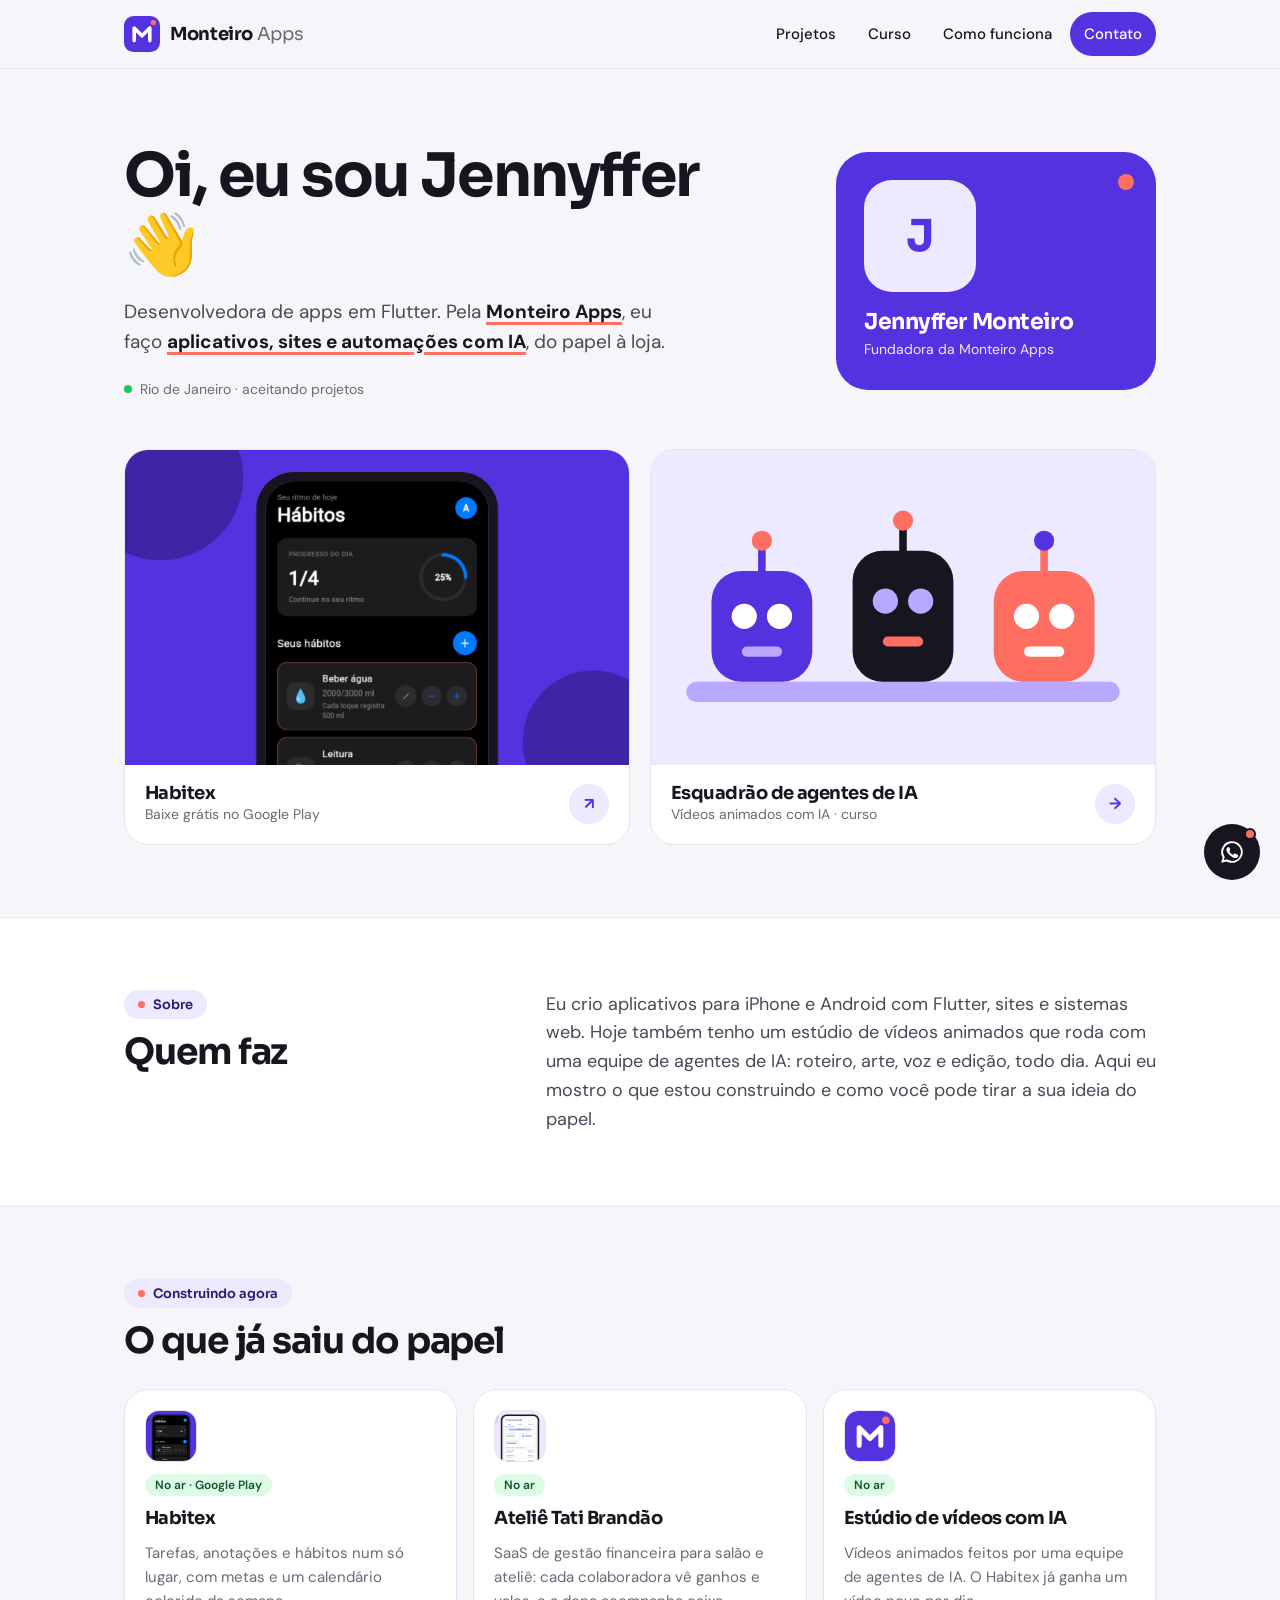
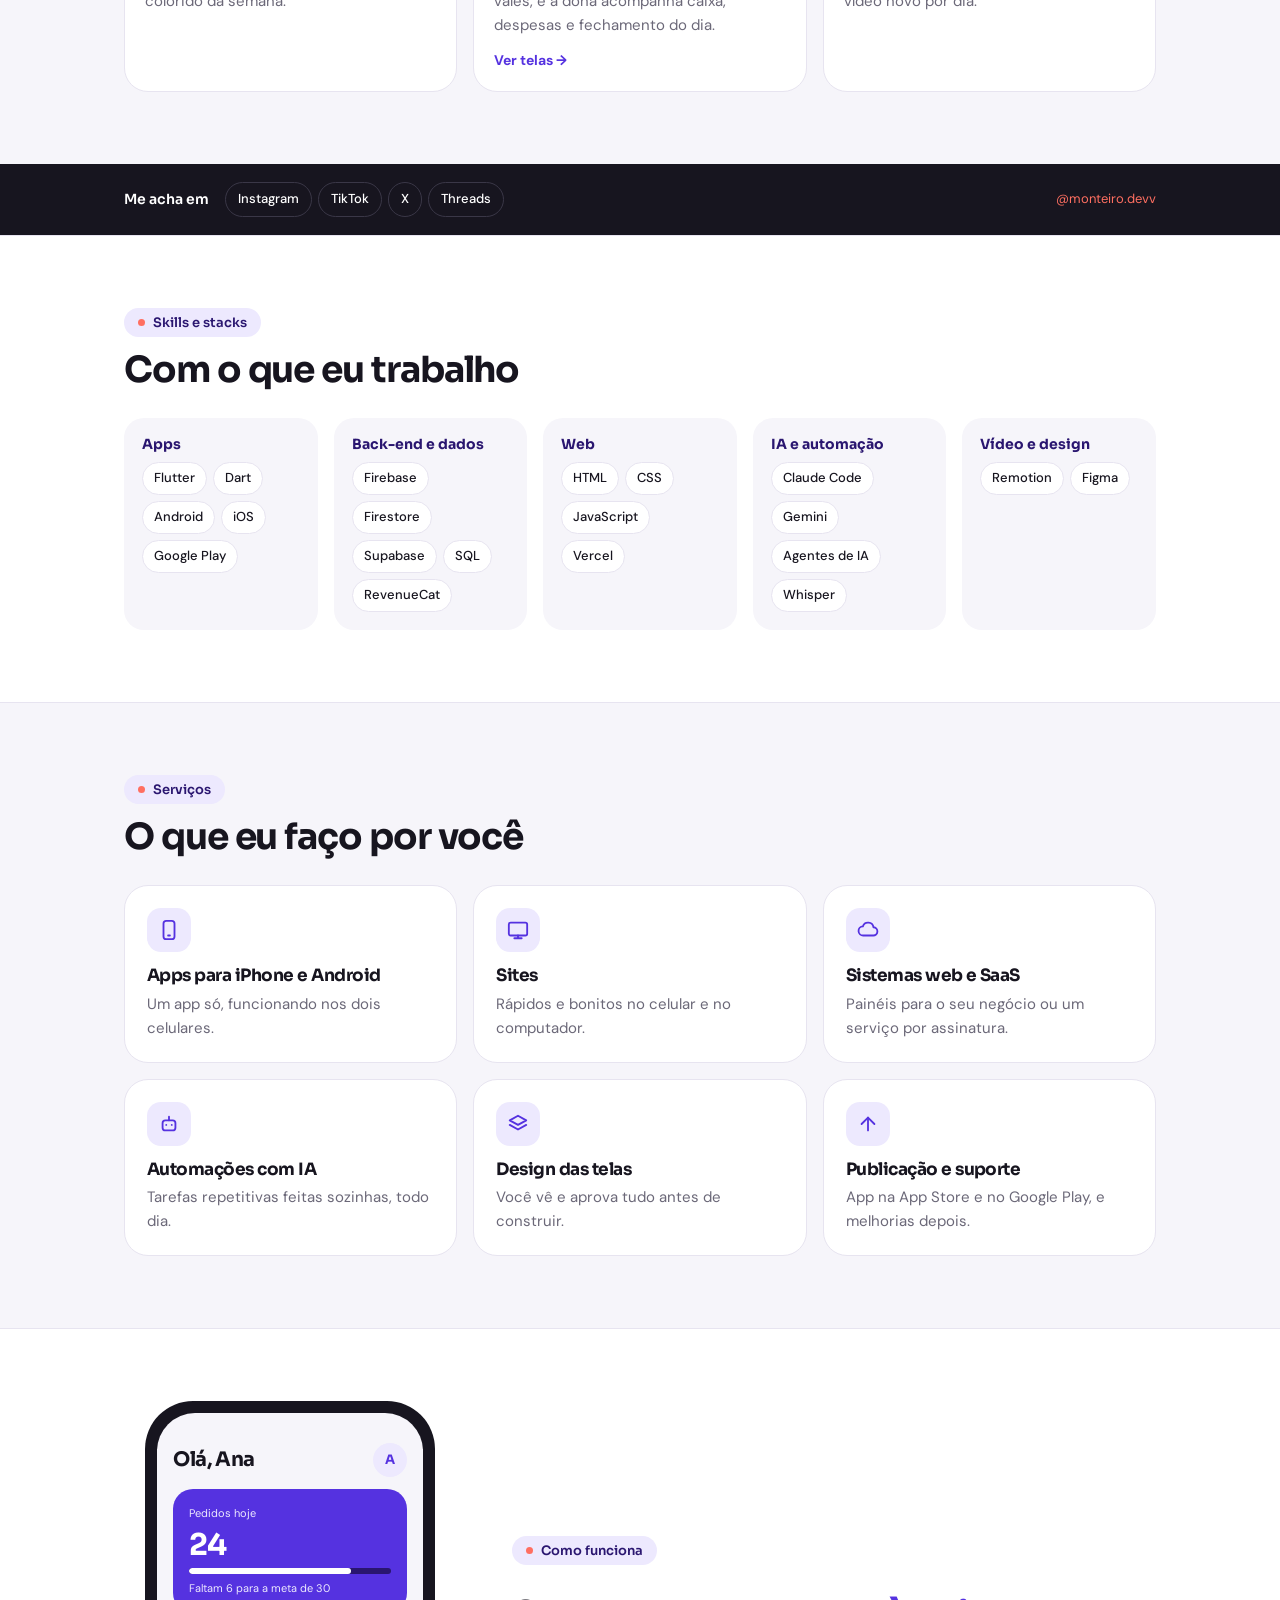
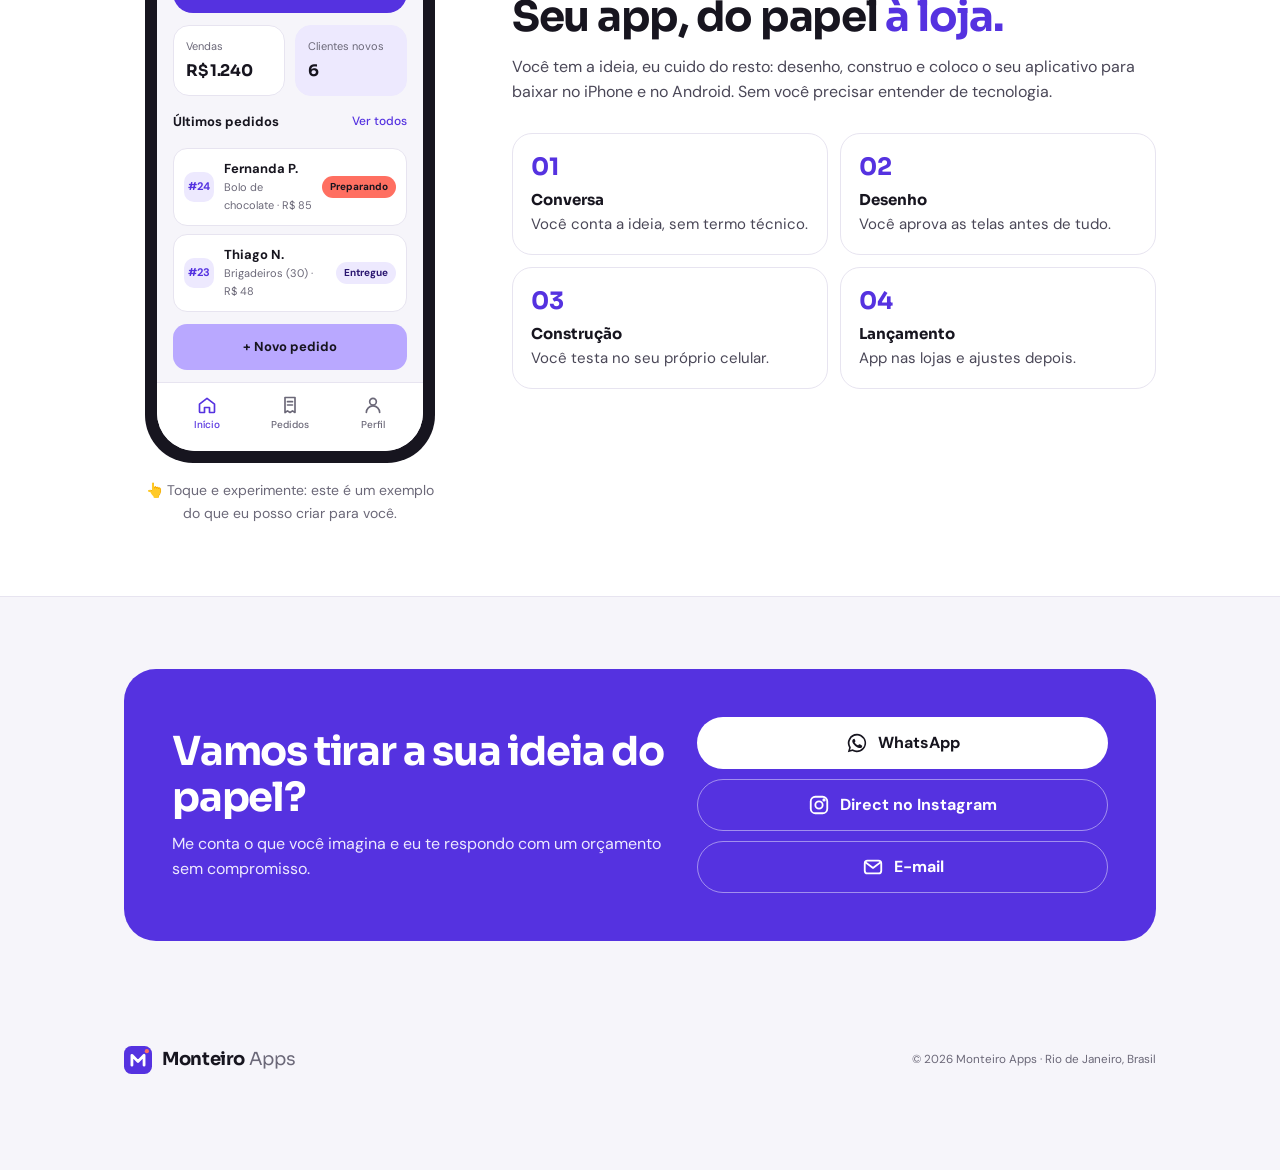
==== commit dfb0556e: "Nome Jennyffer e galeria de telas do Ateliê - Abertura: "Oi, eu sou Jennyffer" e nome completo no ca" ====
--- a/index.html
+++ b/index.html
@@ -3,10 +3,10 @@
 <head>
   <meta charset="utf-8">
   <meta name="viewport" content="width=device-width, initial-scale=1">
-  <title>Jenny Monteiro · Monteiro Apps</title>
-  <meta name="description" content="Jenny Monteiro, da Monteiro Apps: aplicativos para iPhone e Android, sites e automações com IA, do papel à loja.">
+  <title>Jennyffer Monteiro · Monteiro Apps</title>
+  <meta name="description" content="Jennyffer Monteiro, da Monteiro Apps: aplicativos para iPhone e Android, sites e automações com IA, do papel à loja.">
   <meta name="theme-color" content="#5532E0">
-  <meta property="og:title" content="Jenny Monteiro · Monteiro Apps">
+  <meta property="og:title" content="Jennyffer Monteiro · Monteiro Apps">
   <meta property="og:description" content="Aplicativos, sites e automações com IA, do papel à loja.">
   <meta property="og:type" content="website">
   <!-- TODO (pendente): og:url e og:image quando o domínio e a imagem de compartilhamento estiverem prontos -->
@@ -14,7 +14,7 @@
   <link rel="preconnect" href="https://fonts.googleapis.com">
   <link rel="preconnect" href="https://fonts.gstatic.com" crossorigin>
   <link href="https://fonts.googleapis.com/css2?family=Sora:wght@400;600;700&family=DM+Sans:wght@400;500;700&display=swap" rel="stylesheet">
-  <link rel="stylesheet" href="assets/css/site.css?v=1">
+  <link rel="stylesheet" href="assets/css/site.css?v=2">
 </head>
 <body>
   <a class="pular" href="#conteudo">Pular para o conteúdo</a>
@@ -37,14 +37,14 @@
   <main id="conteudo">
     <section class="container hero">
       <div class="hero__texto">
-        <h1>Oi, eu sou a Jenny 👋</h1>
+        <h1>Oi, eu sou Jennyffer 👋</h1>
         <p>Desenvolvedora de apps em Flutter. Pela <b>Monteiro Apps</b>, eu faço <b>aplicativos, sites e automações com IA</b>, do papel à loja.</p>
         <span class="local">Rio de Janeiro · aceitando projetos</span>
       </div>
       <div class="perfil">
         <!-- TROCAR: coloque a foto em assets/img/jenny.jpg e troque o "J" por <img src="assets/img/jenny.jpg" alt="Jenny"> -->
-        <div class="avatar" role="img" aria-label="Foto da Jenny">J</div>
-        <div><strong>Jenny Monteiro</strong><br><small>Fundadora da Monteiro Apps</small></div>
+        <div class="avatar" role="img" aria-label="Foto da Jennyffer">J</div>
+        <div><strong>Jennyffer Monteiro</strong><br><small>Fundadora da Monteiro Apps</small></div>
       </div>
     </section>
 
@@ -90,12 +90,13 @@
             <h3>Habitex</h3>
             <p>Tarefas, anotações e hábitos num só lugar, com metas e um calendário colorido da semana.</p>
           </a></li>
-          <li><div class="projeto">
+          <li><button type="button" class="projeto" data-galeria="galeria-atelie">
             <div class="projeto__ico"><img src="assets/img/projetos/atelie.png" alt=""></div>
             <span class="tag">No ar</span>
             <h3>Ateliê Tati Brandão</h3>
             <p>SaaS de gestão financeira para salão e ateliê: cada colaboradora vê ganhos e vales, e a dona acompanha caixa, despesas e fechamento do dia.</p>
-          </div></li>
+            <span class="projeto__ver">Ver telas →</span>
+          </button></li>
           <li><a class="projeto" href="curso.html">
             <div class="projeto__ico"><img src="assets/img/simbolo.svg" alt=""></div>
             <span class="tag">No ar</span>
@@ -267,8 +268,27 @@
     </div>
   </footer>
 
+  <dialog class="galeria" id="galeria-atelie" aria-labelledby="galeria-atelie-titulo">
+    <div class="galeria__topo">
+      <div><h2 id="galeria-atelie-titulo">Ateliê Tati Brandão</h2><small>Telas com dados fictícios, só para você conhecer o sistema.</small></div>
+      <button type="button" class="galeria__fechar" data-fechar aria-label="Fechar">✕</button>
+    </div>
+    <div class="galeria__trilho" tabindex="0" aria-label="Telas do sistema">
+        <figure class="galeria__item"><img src="assets/img/atelie/tela-1.jpg" alt="Colaboradora: saldo do dia, saldo a receber e ganhos da quinzena (dados fictícios)" width="600" height="1200" loading="lazy"><figcaption>Colaboradora: saldo do dia, saldo a receber e ganhos da quinzena</figcaption></figure>
+        <figure class="galeria__item"><img src="assets/img/atelie/tela-2.jpg" alt="Colaboradora: histórico das quinzenas (dados fictícios)" width="600" height="1200" loading="lazy"><figcaption>Colaboradora: histórico das quinzenas</figcaption></figure>
+        <figure class="galeria__item"><img src="assets/img/atelie/tela-3.jpg" alt="Dona: total do mês, parte do salão e despesas (dados fictícios)" width="600" height="1200" loading="lazy"><figcaption>Dona: total do mês, parte do salão e despesas</figcaption></figure>
+        <figure class="galeria__item"><img src="assets/img/atelie/tela-4.jpg" alt="Dona: quanto cada colaboradora tem a receber (dados fictícios)" width="600" height="1200" loading="lazy"><figcaption>Dona: quanto cada colaboradora tem a receber</figcaption></figure>
+        <figure class="galeria__item"><img src="assets/img/atelie/tela-5.jpg" alt="Dona: histórico por mês (dados fictícios)" width="600" height="1200" loading="lazy"><figcaption>Dona: histórico por mês</figcaption></figure>
+    </div>
+    <div class="galeria__setas">
+      <button type="button" data-passo="-1" aria-label="Tela anterior">←</button>
+      <span class="galeria__conta" aria-live="polite">1 / 5</span>
+      <button type="button" data-passo="1" aria-label="Próxima tela">→</button>
+    </div>
+  </dialog>
+
   <a class="flutuante" href="https://wa.me/5521992798870?text=Ol%C3%A1%2C%20Jenny!%20Vim%20pelo%20seu%20site." target="_blank" rel="noopener" aria-label="Conversar no WhatsApp"><svg viewBox="0 0 24 24" fill="currentColor" aria-hidden="true"><path d="M12 2a10 10 0 0 0-8.6 15.1L2 22l5-1.3A10 10 0 1 0 12 2Zm0 18.2a8.2 8.2 0 0 1-4.2-1.2l-.3-.2-3 .8.8-2.9-.2-.3A8.2 8.2 0 1 1 12 20.2Zm4.5-6.1c-.2-.1-1.5-.7-1.7-.8-.2-.1-.4-.1-.6.1l-.8 1c-.1.2-.3.2-.5.1a6.7 6.7 0 0 1-3.3-2.9c-.3-.4.2-.4.7-1.4.1-.2 0-.3 0-.5l-.8-1.8c-.2-.5-.4-.4-.6-.4h-.5a1 1 0 0 0-.7.3 3 3 0 0 0-.9 2.2 5.2 5.2 0 0 0 1.1 2.8 12 12 0 0 0 4.6 4c1.7.7 2.4.8 3.2.7.5-.1 1.5-.6 1.8-1.2.2-.6.2-1.1.1-1.2l-.4-.3Z"/></svg></a>
 
-  <script src="assets/js/main.js?v=7"></script>
+  <script src="assets/js/main.js?v=8"></script>
 </body>
 </html>
--- a/assets/css/site.css
+++ b/assets/css/site.css
@@ -199,6 +199,28 @@
 .espera__mel { position: absolute; left: -9999px; }
 .espera__aviso { font-size: 13px; color: var(--lavanda); }
 .espera__aviso.ok { color: var(--branco); font-weight: 700; }
+
+/* Galeria (popup) de telas */
+button.projeto { width: 100%; text-align: left; font: inherit; color: inherit; cursor: pointer; }
+button.projeto:hover { border-color: var(--lilas); }
+.projeto__ver { margin-top: auto; font-weight: 700; font-size: 14px; color: var(--roxo); }
+.galeria { width: min(960px, calc(100% - 24px)); max-height: calc(100% - 24px); border: 0; border-radius: 28px; padding: 24px; background: var(--branco); color: var(--texto-corpo); }
+.galeria::backdrop { background: rgba(23, 21, 31, .72); }
+.galeria__topo { display: flex; justify-content: space-between; align-items: flex-start; gap: 16px; margin-bottom: 18px; }
+.galeria__topo h2 { font-size: 22px; }
+.galeria__topo small { color: var(--ardosia); font-size: 14px; }
+.galeria__fechar { flex: none; width: 44px; height: 44px; border-radius: 50%; border: 1px solid var(--borda); background: var(--branco); font-size: 18px; cursor: pointer; color: var(--grafite); }
+.galeria__fechar:hover { background: var(--lavanda); }
+.galeria__trilho { display: flex; gap: 16px; overflow-x: auto; scroll-snap-type: x mandatory; scrollbar-width: none; padding-bottom: 4px; }
+.galeria__trilho::-webkit-scrollbar { display: none; }
+.galeria__item { flex: 0 0 min(280px, 78%); margin: 0; scroll-snap-align: start; }
+.galeria__item img { width: 100%; height: auto; max-height: 62vh; object-fit: cover; object-position: top; border-radius: 20px; border: 1px solid var(--borda); background: #F2F0EA; }
+.galeria__item figcaption { margin-top: 8px; font-size: 13px; color: var(--ardosia); }
+.galeria__setas { display: flex; justify-content: center; align-items: center; gap: 16px; margin-top: 16px; }
+.galeria__setas button { width: 44px; height: 44px; border-radius: 50%; border: 1px solid var(--borda); background: var(--branco); font-size: 18px; font-weight: 700; color: var(--roxo); cursor: pointer; }
+.galeria__setas button:hover { background: var(--lavanda); }
+.galeria__conta { font-size: 14px; color: var(--ardosia); min-width: 48px; text-align: center; }
+body:has(.galeria[open]) { overflow: hidden; }
 
 /* Celular e telas menores */
 @media (max-width: 880px) {
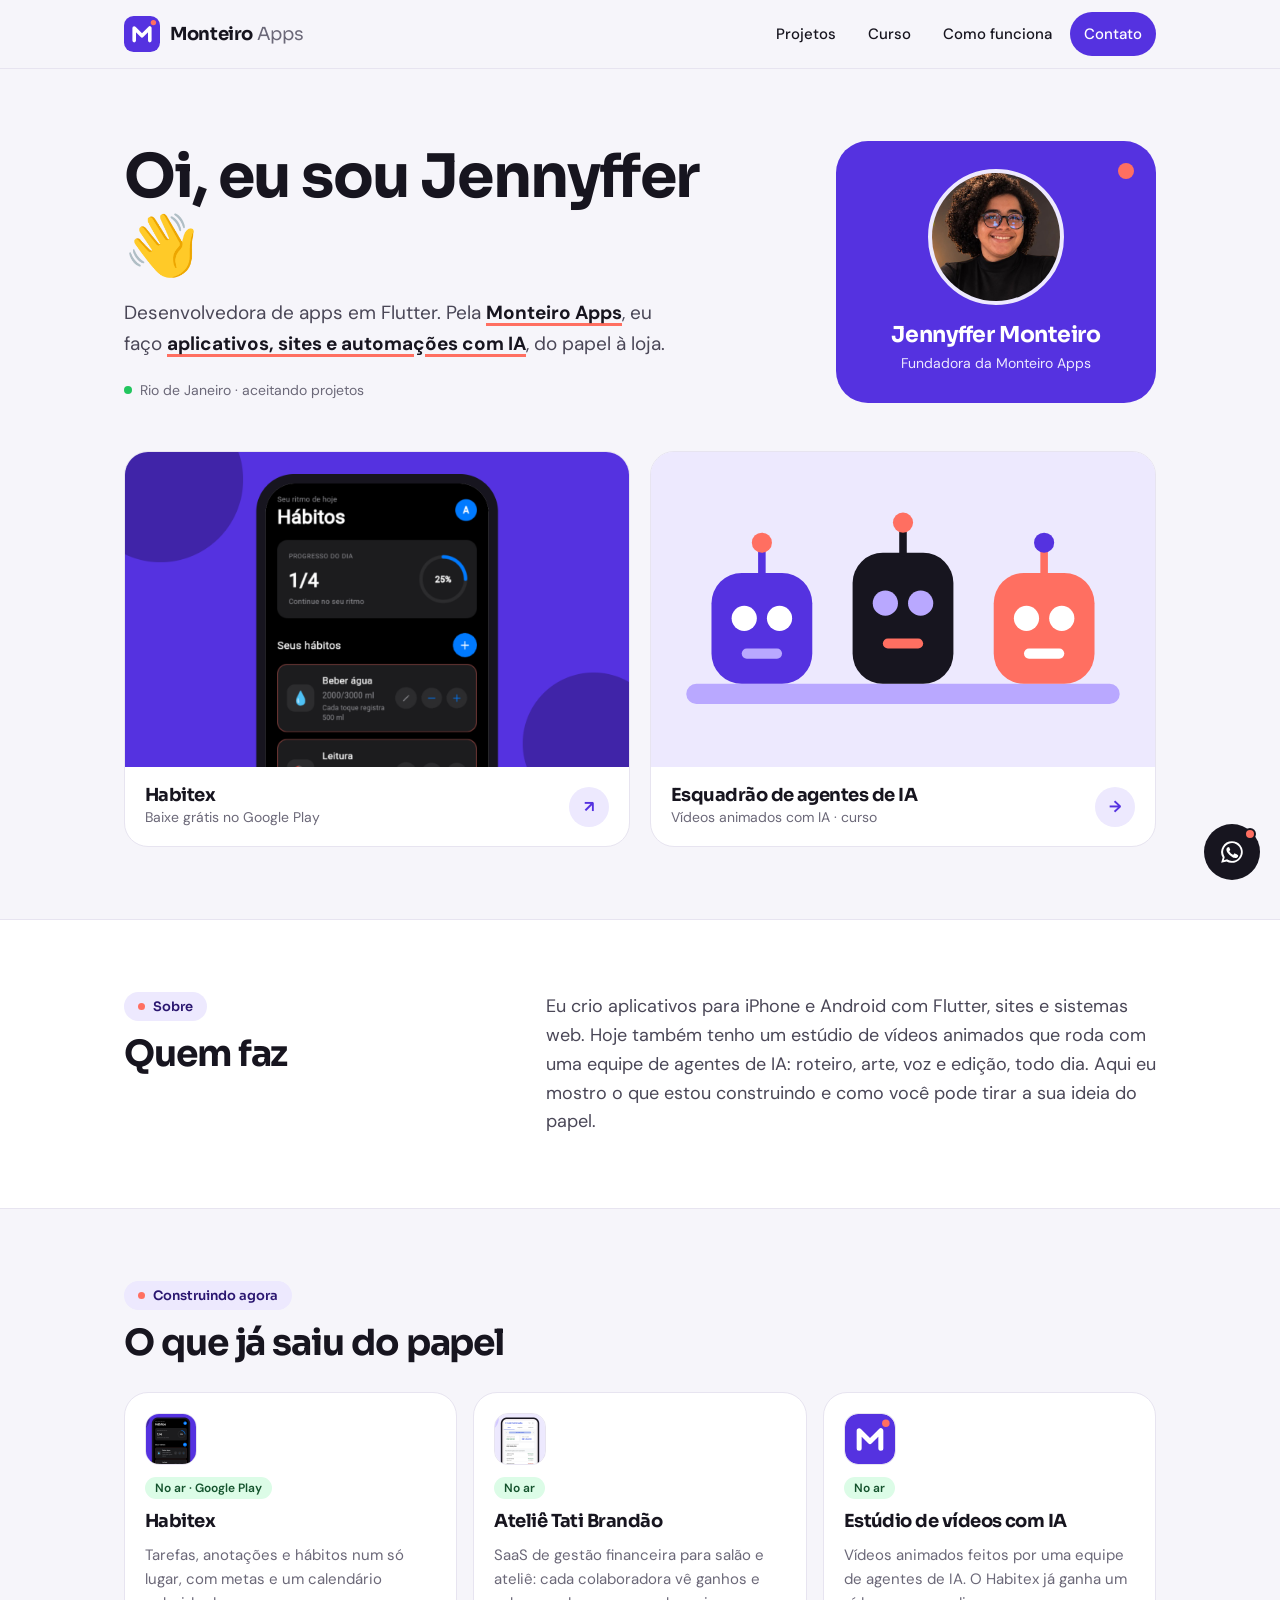
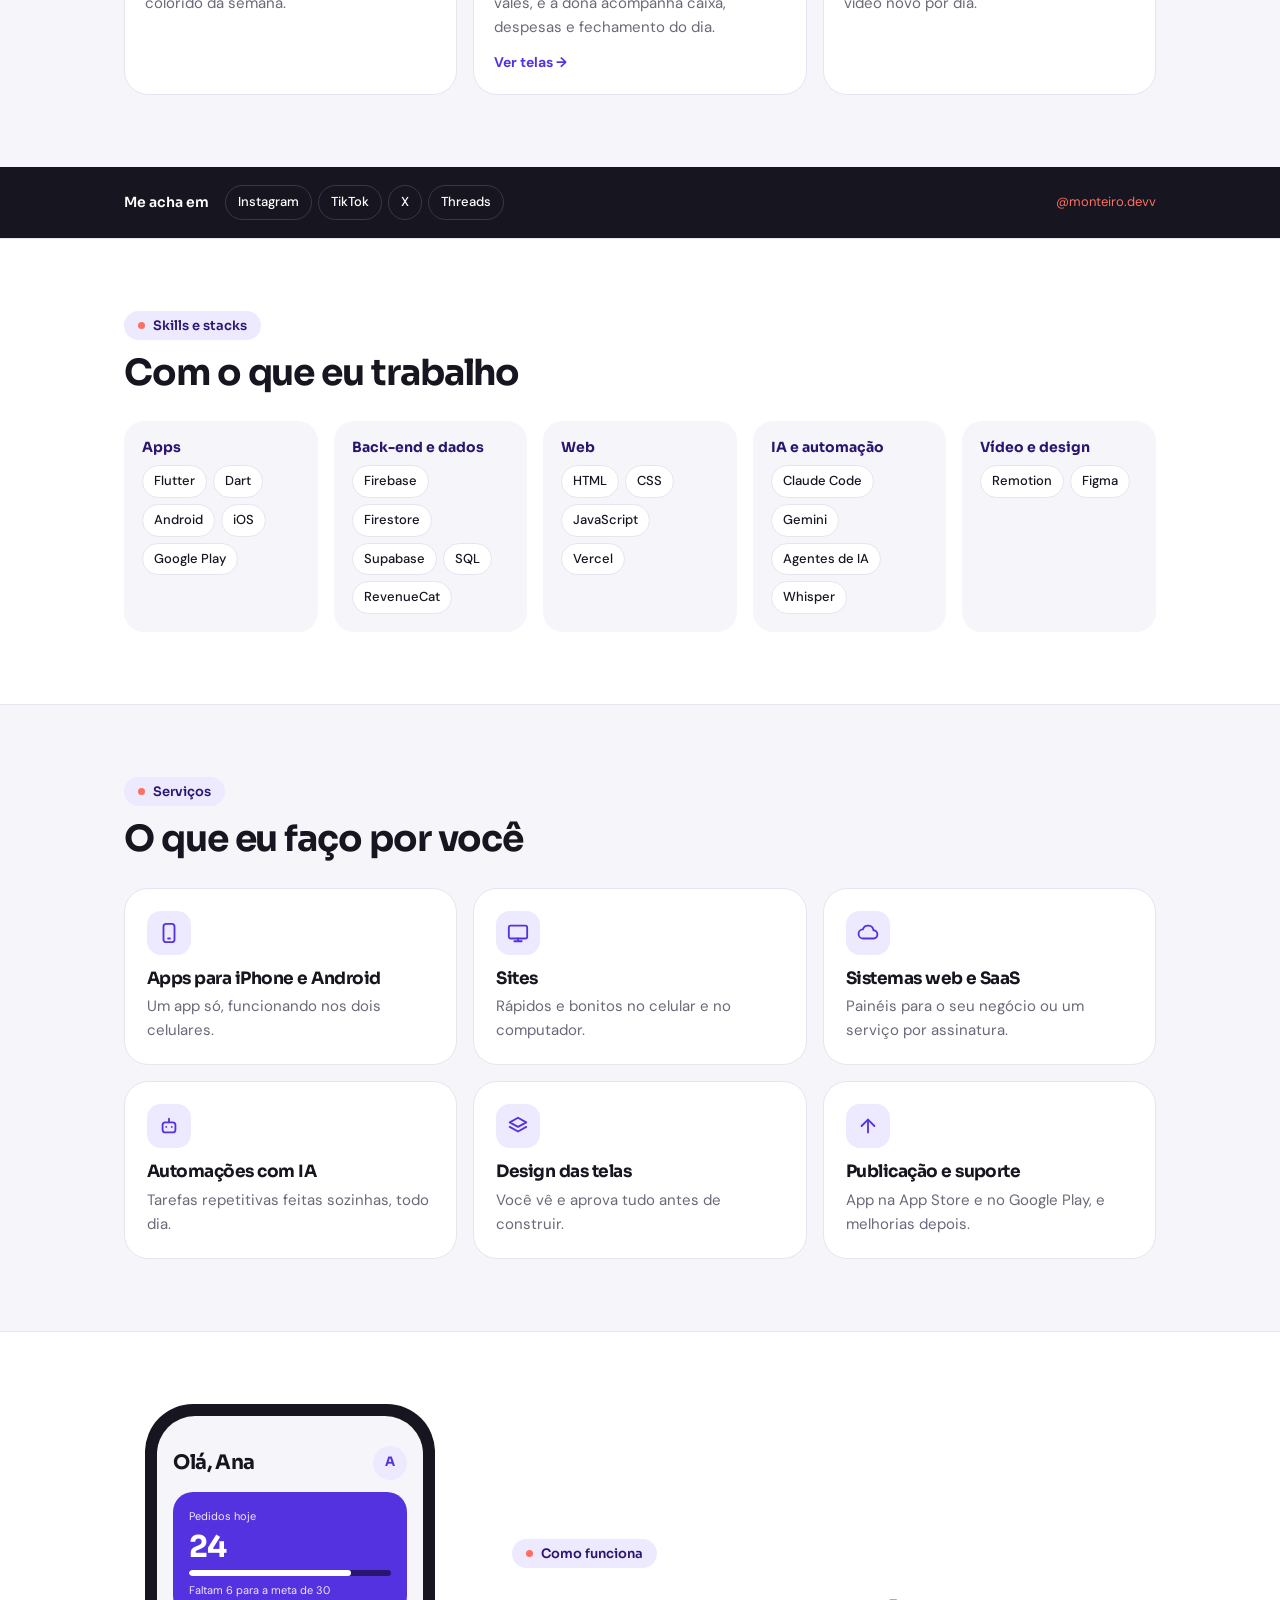
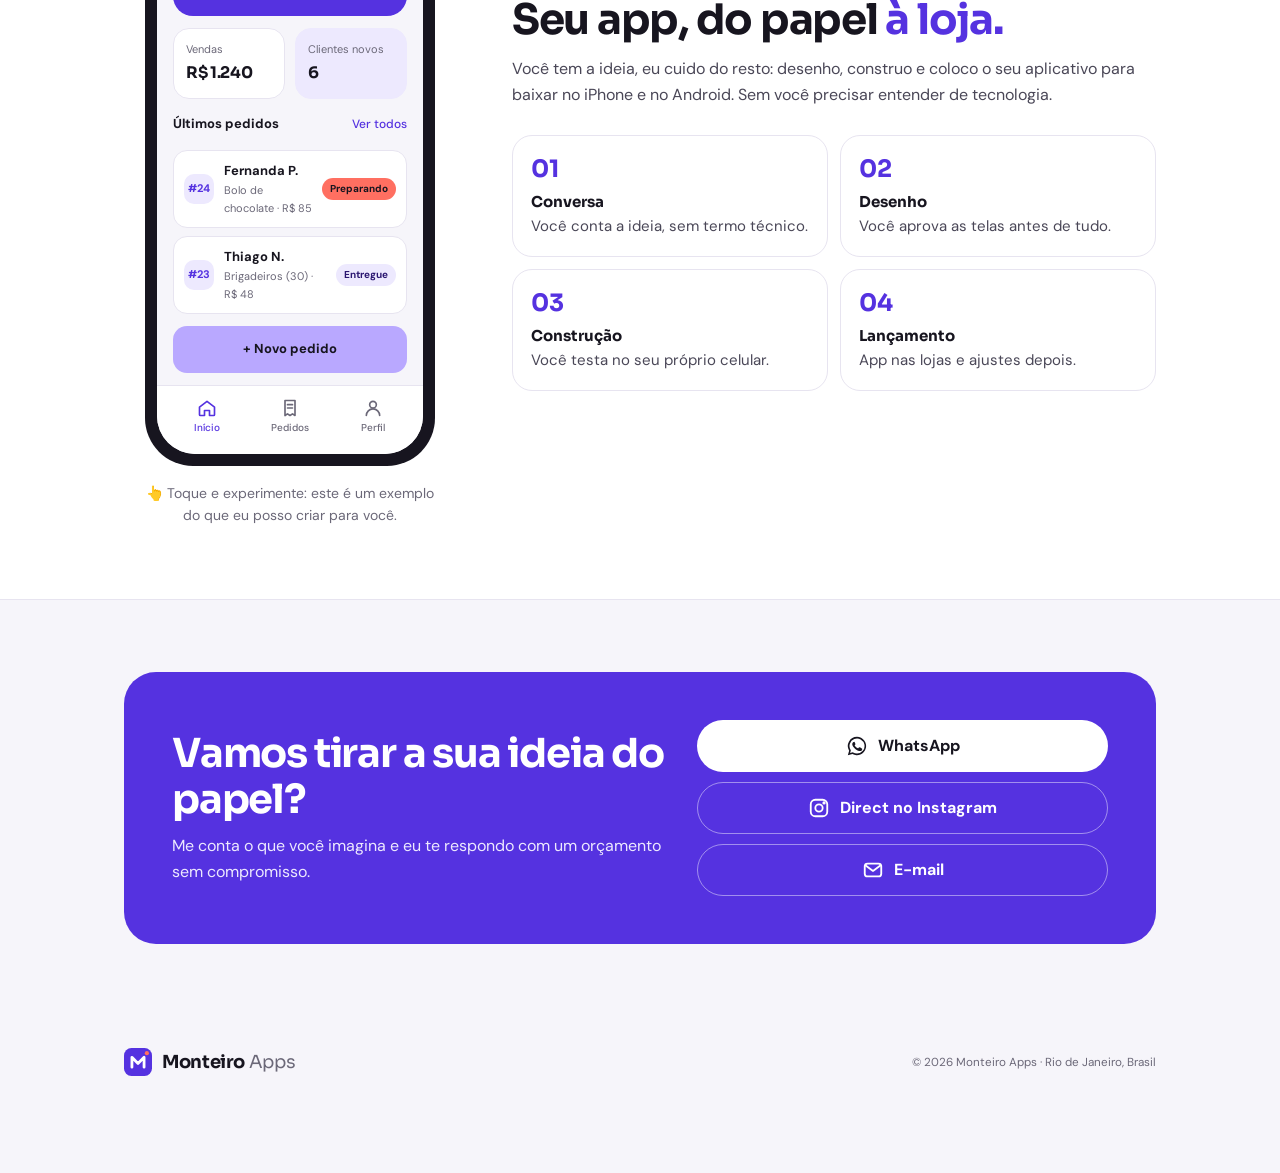
==== commit e84b01fd: "Foto da Jennyffer no cartão de perfil, centralizada Co-Authored-By: Claude Opus 5.5 <noreply@anthrop" ====
--- a/index.html
+++ b/index.html
@@ -14,7 +14,7 @@
   <link rel="preconnect" href="https://fonts.googleapis.com">
   <link rel="preconnect" href="https://fonts.gstatic.com" crossorigin>
   <link href="https://fonts.googleapis.com/css2?family=Sora:wght@400;600;700&family=DM+Sans:wght@400;500;700&display=swap" rel="stylesheet">
-  <link rel="stylesheet" href="assets/css/site.css?v=2">
+  <link rel="stylesheet" href="assets/css/site.css?v=3">
 </head>
 <body>
   <a class="pular" href="#conteudo">Pular para o conteúdo</a>
@@ -42,8 +42,7 @@
         <span class="local">Rio de Janeiro · aceitando projetos</span>
       </div>
       <div class="perfil">
-        <!-- TROCAR: coloque a foto em assets/img/jenny.jpg e troque o "J" por <img src="assets/img/jenny.jpg" alt="Jenny"> -->
-        <div class="avatar" role="img" aria-label="Foto da Jennyffer">J</div>
+        <div class="avatar"><img src="assets/img/jenny.jpg" alt="Foto da Jennyffer Monteiro" width="136" height="136"></div>
         <div><strong>Jennyffer Monteiro</strong><br><small>Fundadora da Monteiro Apps</small></div>
       </div>
     </section>
--- a/assets/css/site.css
+++ b/assets/css/site.css
@@ -61,10 +61,10 @@
 .hero__texto b { color: var(--grafite); font-weight: 700; text-decoration: underline; text-decoration-color: var(--coral); text-decoration-thickness: 3px; text-underline-offset: 4px; }
 .local { display: inline-flex; align-items: center; gap: 8px; margin-top: 20px; font-size: 14px; color: var(--ardosia); }
 .local::before { content: ""; width: 8px; height: 8px; border-radius: 50%; background: #22C55E; }
-.perfil { justify-self: end; width: 100%; max-width: 320px; background: var(--roxo); border-radius: 32px; padding: 28px; color: var(--branco); display: flex; flex-direction: column; gap: 16px; position: relative; }
+.perfil { justify-self: end; width: 100%; max-width: 320px; background: var(--roxo); border-radius: 32px; padding: 28px; color: var(--branco); display: flex; flex-direction: column; align-items: center; text-align: center; gap: 16px; position: relative; }
 .perfil::after { content: ""; position: absolute; top: 22px; right: 22px; width: 16px; height: 16px; border-radius: 50%; background: var(--coral); }
-.avatar { width: 112px; height: 112px; border-radius: 28px; background: var(--lavanda); display: grid; place-items: center; font: 700 44px var(--font-display); color: var(--roxo); overflow: hidden; }
-.avatar img { width: 100%; height: 100%; object-fit: cover; }
+.avatar { width: 136px; height: 136px; border-radius: 50%; border: 4px solid var(--lavanda); background: var(--lavanda); display: grid; place-items: center; font: 700 44px var(--font-display); color: var(--roxo); overflow: hidden; }
+.avatar img { width: 100%; height: 100%; object-fit: cover; object-position: center 35%; }
 .perfil strong { font: 700 22px var(--font-display); letter-spacing: -0.02em; }
 .perfil small { color: var(--lavanda); font-size: 14px; }
 
@@ -225,8 +225,8 @@
 /* Celular e telas menores */
 @media (max-width: 880px) {
   .hero, .sobre, .funciona, .contato, .curso-hero .container, .lado { grid-template-columns: 1fr; }
-  .perfil { justify-self: start; flex-direction: row; align-items: center; max-width: none; padding: 20px; }
-  .avatar { width: 72px; height: 72px; border-radius: 20px; font-size: 30px; }
+  .perfil { justify-self: start; flex-direction: row; align-items: center; text-align: left; max-width: none; padding: 20px; }
+  .avatar { width: 72px; height: 72px; border-width: 3px; font-size: 30px; flex-shrink: 0; }
   .projetos, .servicos { grid-template-columns: 1fr 1fr; }
   .equipe { grid-template-columns: 1fr 1fr; }
   .funciona__app { order: 2; }
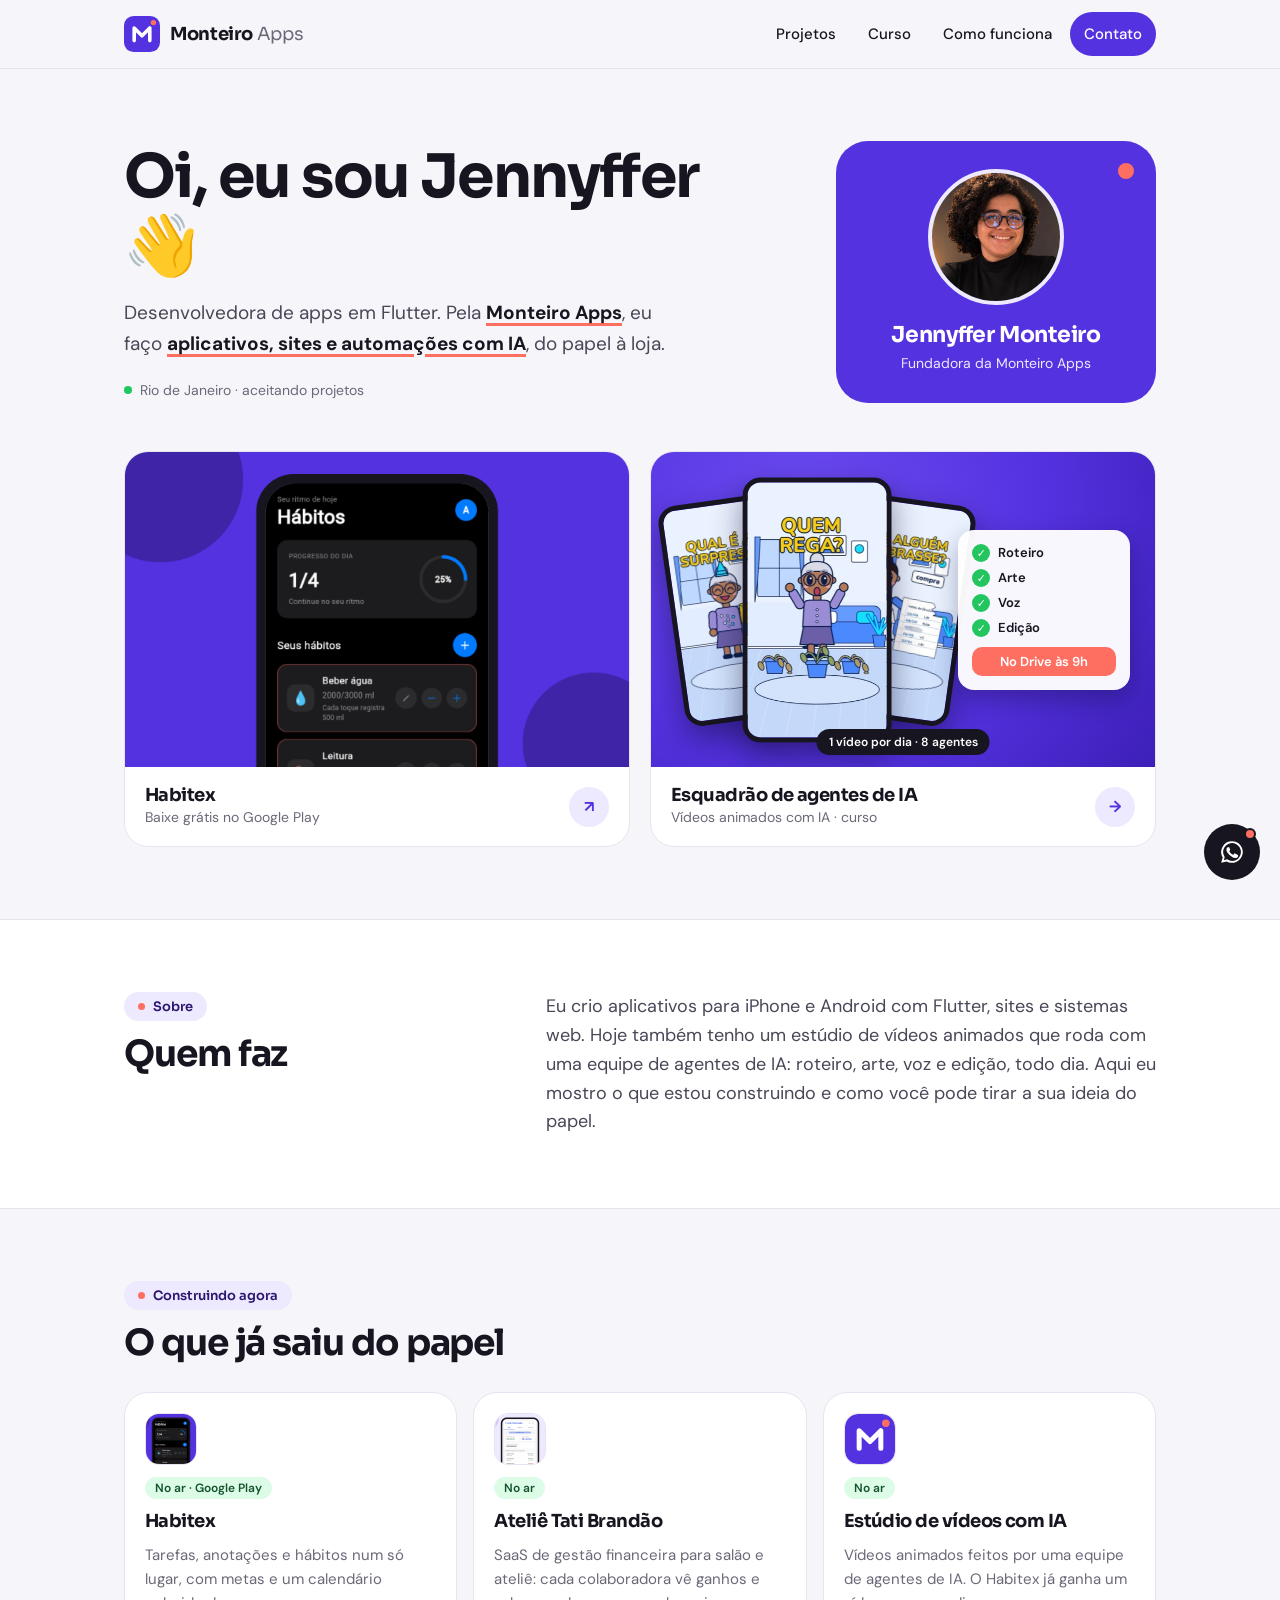
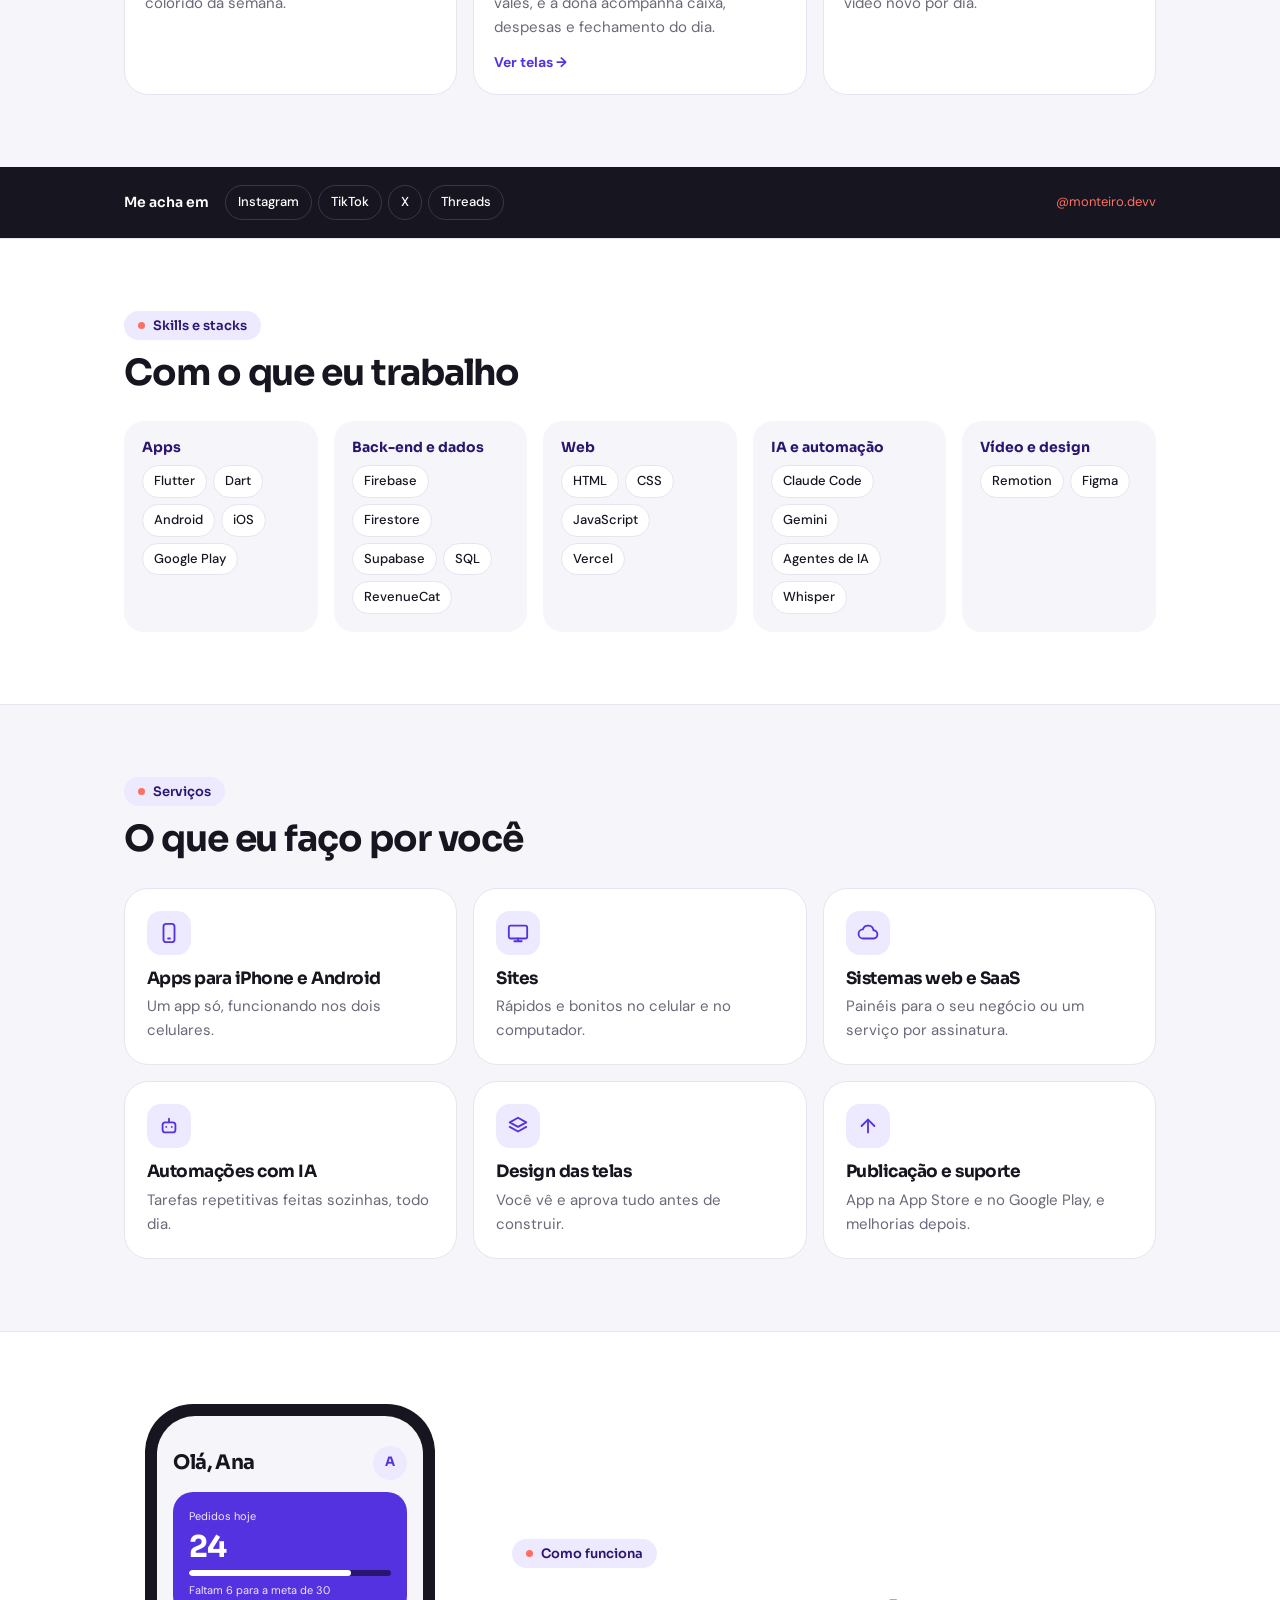
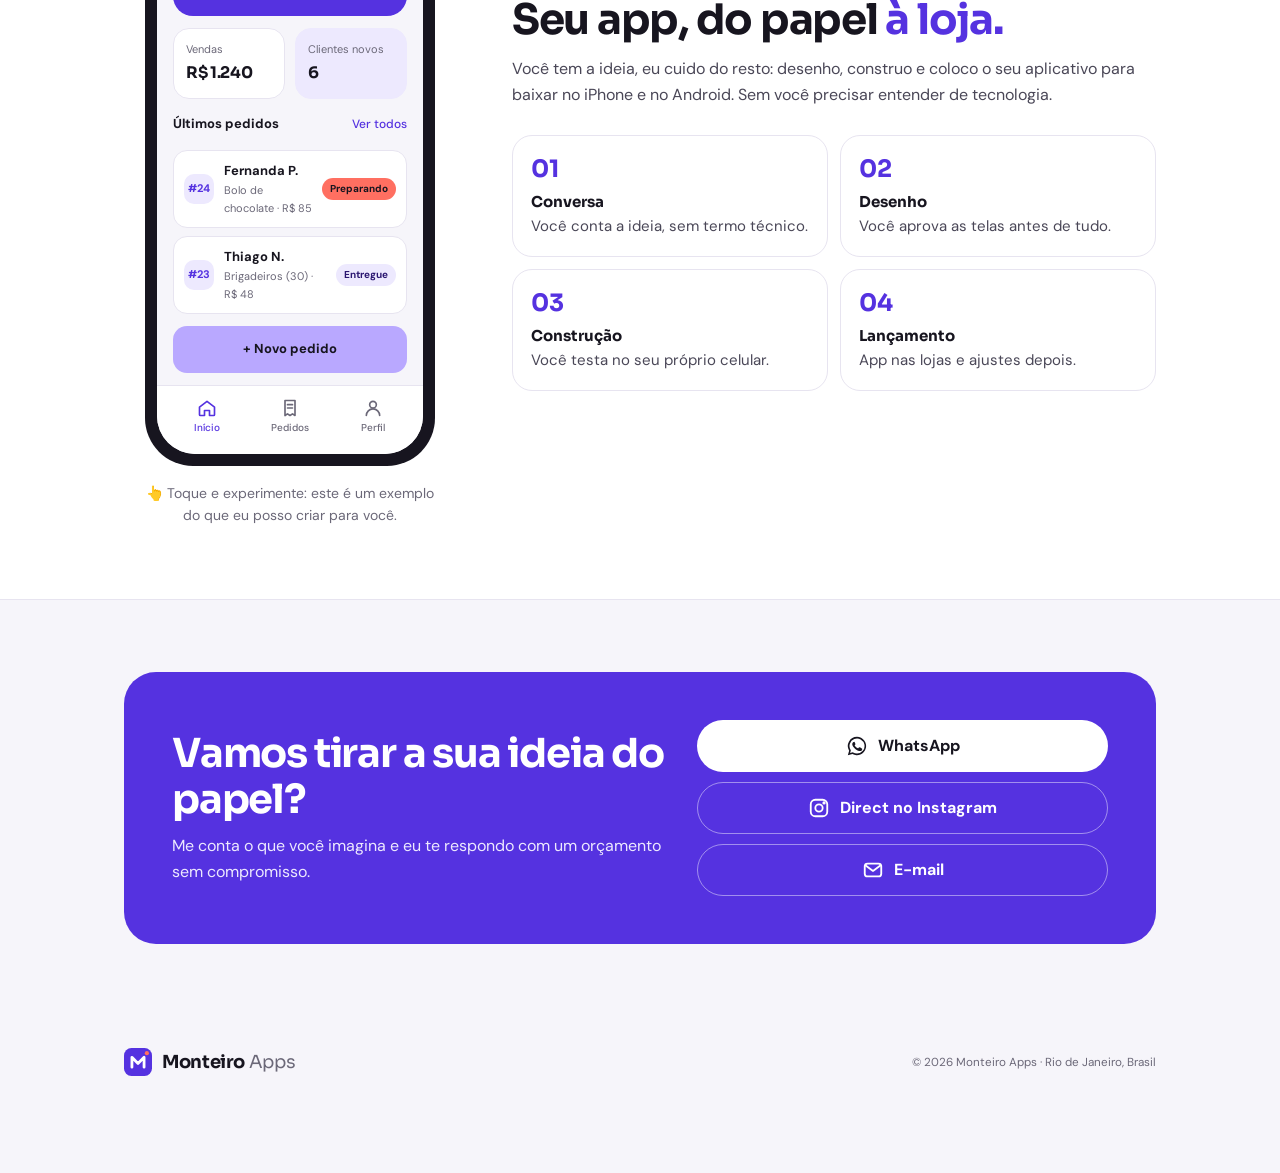
==== commit 9b0cbd7b: "Card do Esquadrão com capas reais do Habitex e esteira dos agentes Co-Authored-By: Claude Opus 5.5 <" ====
--- a/index.html
+++ b/index.html
@@ -14,7 +14,7 @@
   <link rel="preconnect" href="https://fonts.googleapis.com">
   <link rel="preconnect" href="https://fonts.gstatic.com" crossorigin>
   <link href="https://fonts.googleapis.com/css2?family=Sora:wght@400;600;700&family=DM+Sans:wght@400;500;700&display=swap" rel="stylesheet">
-  <link rel="stylesheet" href="assets/css/site.css?v=3">
+  <link rel="stylesheet" href="assets/css/site.css?v=4">
 </head>
 <body>
   <a class="pular" href="#conteudo">Pular para o conteúdo</a>
@@ -57,13 +57,21 @@
       </a>
       <a class="card" href="curso.html">
         <div class="card__img">
-          <svg viewBox="0 0 200 125" preserveAspectRatio="xMidYMid slice" role="img" aria-label="Três robôs trabalhando juntos">
-            <rect width="200" height="125" fill="#EDE9FE"/>
-            <rect x="14" y="92" width="172" height="8" rx="4" fill="#B9A8FF"/>
-            <g><rect x="24" y="48" width="40" height="44" rx="12" fill="#5532E0"/><circle cx="37" cy="66" r="5" fill="#fff"/><circle cx="51" cy="66" r="5" fill="#fff"/><rect x="36" y="78" width="16" height="4" rx="2" fill="#B9A8FF"/><line x1="44" y1="48" x2="44" y2="38" stroke="#5532E0" stroke-width="3" stroke-linecap="round"/><circle cx="44" cy="36" r="4" fill="#FF6F61"/></g>
-            <g><rect x="80" y="40" width="40" height="52" rx="12" fill="#17151F"/><circle cx="93" cy="60" r="5" fill="#B9A8FF"/><circle cx="107" cy="60" r="5" fill="#B9A8FF"/><rect x="92" y="74" width="16" height="4" rx="2" fill="#FF6F61"/><line x1="100" y1="40" x2="100" y2="30" stroke="#17151F" stroke-width="3" stroke-linecap="round"/><circle cx="100" cy="28" r="4" fill="#FF6F61"/></g>
-            <g><rect x="136" y="48" width="40" height="44" rx="12" fill="#FF6F61"/><circle cx="149" cy="66" r="5" fill="#fff"/><circle cx="163" cy="66" r="5" fill="#fff"/><rect x="148" y="78" width="16" height="4" rx="2" fill="#fff"/><line x1="156" y1="48" x2="156" y2="38" stroke="#FF6F61" stroke-width="3" stroke-linecap="round"/><circle cx="156" cy="36" r="4" fill="#5532E0"/></g>
-          </svg>
+          <div class="esq-arte" role="img" aria-label="Três vídeos do Habitex feitos pela equipe de agentes de IA e a esteira de produção">
+            <div class="esq-arte__celulares">
+              <img src="assets/img/curso/video-1.jpg" alt="" class="esq-cel esq-cel--esq" width="270" height="480">
+              <img src="assets/img/curso/video-3.jpg" alt="" class="esq-cel esq-cel--meio" width="270" height="480">
+              <img src="assets/img/curso/video-2.jpg" alt="" class="esq-cel esq-cel--dir" width="270" height="480">
+            </div>
+            <ul class="esq-arte__esteira">
+              <li><span>✓</span>Roteiro</li>
+              <li><span>✓</span>Arte</li>
+              <li><span>✓</span>Voz</li>
+              <li><span>✓</span>Edição</li>
+              <li class="esq-arte__ok">No Drive às 9h</li>
+            </ul>
+            <span class="esq-arte__selo">1 vídeo por dia · 8 agentes</span>
+          </div>
         </div>
         <div class="card__rodape">
           <div><h3>Esquadrão de agentes de IA</h3><small>Vídeos animados com IA · curso</small></div>
--- a/assets/css/site.css
+++ b/assets/css/site.css
@@ -315,3 +315,22 @@
   .app__barra span, .app__chave, .app__chave::after, .app__aviso { transition: none; }
   .app__tela.ativa, .app__pedido.novo, .app__card strong.pulsa { animation: none; }
 }
+
+/* Arte do card do Esquadrão: vídeos reais + esteira */
+.esq-arte { position: relative; width: 100%; height: 100%; background: radial-gradient(circle at 30% 20%, #6B4BF0 0, var(--roxo) 55%, #3D1FB8 100%); overflow: hidden; }
+.esq-arte__celulares { position: absolute; left: 4%; top: 50%; width: 58%; height: 84%; transform: translateY(-50%); }
+.card__img .esq-cel { position: absolute; top: 50%; height: 84%; width: auto; aspect-ratio: 9 / 16; object-fit: cover; border: 5px solid #17151F; border-radius: 18px; box-shadow: 0 14px 30px rgba(10, 6, 40, .45); }
+.card__img .esq-cel--esq { left: 0; transform: translateY(-50%) rotate(-8deg); }
+.card__img .esq-cel--dir { right: 0; transform: translateY(-50%) rotate(8deg); }
+.card__img .esq-cel--meio { left: 50%; height: 100%; transform: translate(-50%, -50%); z-index: 2; }
+.esq-arte__esteira { position: absolute; right: 5%; top: 50%; transform: translateY(-50%); list-style: none; margin: 0; padding: 14px; display: grid; gap: 7px; background: rgba(255, 255, 255, .96); border-radius: 16px; box-shadow: 0 10px 24px rgba(10, 6, 40, .3); font: 600 13px var(--font-body); color: var(--grafite); min-width: 34%; }
+.esq-arte__esteira li { display: flex; align-items: center; gap: 8px; }
+.esq-arte__esteira span { display: grid; place-items: center; width: 18px; height: 18px; border-radius: 50%; background: #22C55E; color: #fff; font-size: 11px; }
+.esq-arte__esteira .esq-arte__ok { margin-top: 3px; padding: 6px 10px; border-radius: 10px; background: var(--coral); color: #fff; justify-content: center; }
+.esq-arte__selo { position: absolute; left: 50%; bottom: 4%; transform: translateX(-50%); z-index: 3; white-space: nowrap; padding: 5px 12px; border-radius: 999px; background: #17151F; color: #fff; font: 600 12px var(--font-body); }
+@media (max-width: 560px) {
+  .card__img .esq-cel { border-width: 3px; border-radius: 12px; }
+  .esq-arte__esteira { padding: 10px; gap: 5px; font-size: 11px; }
+  .esq-arte__esteira span { width: 15px; height: 15px; font-size: 9px; }
+  .esq-arte__selo { font-size: 10px; }
+}
